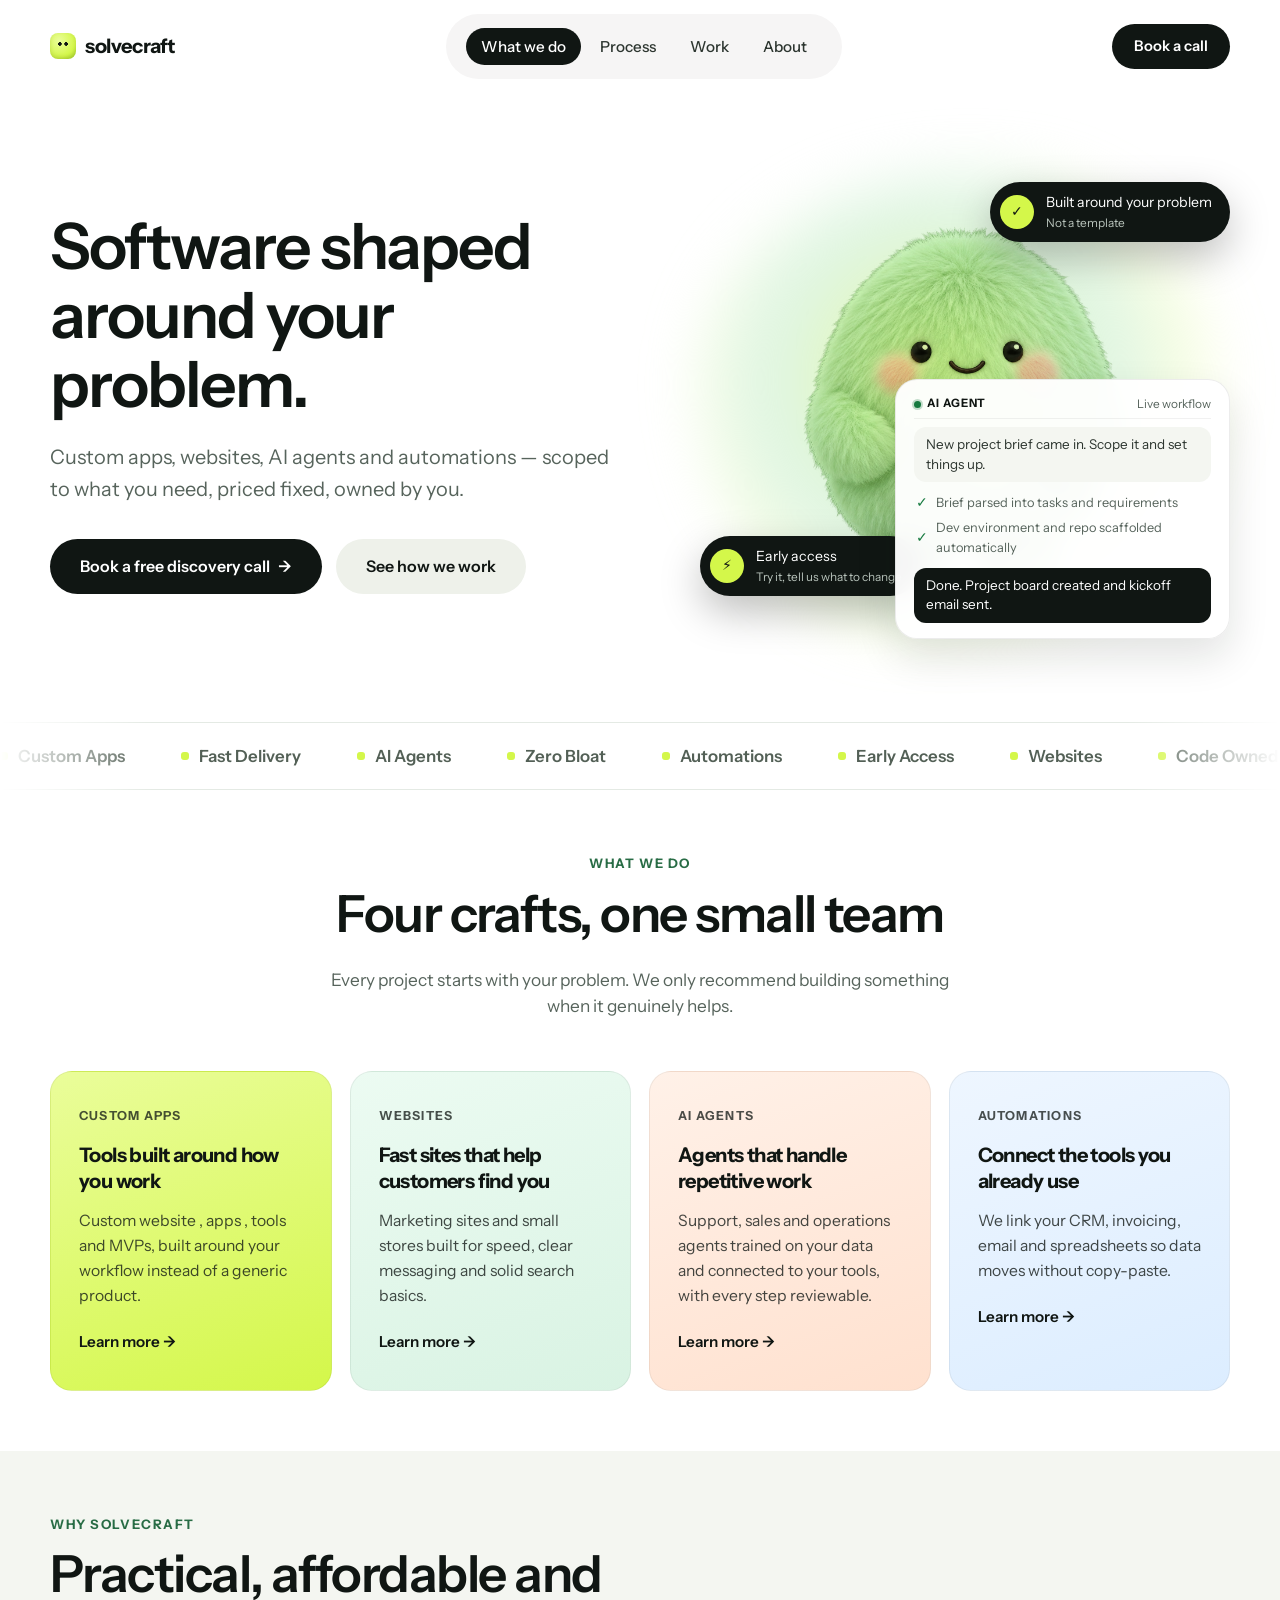
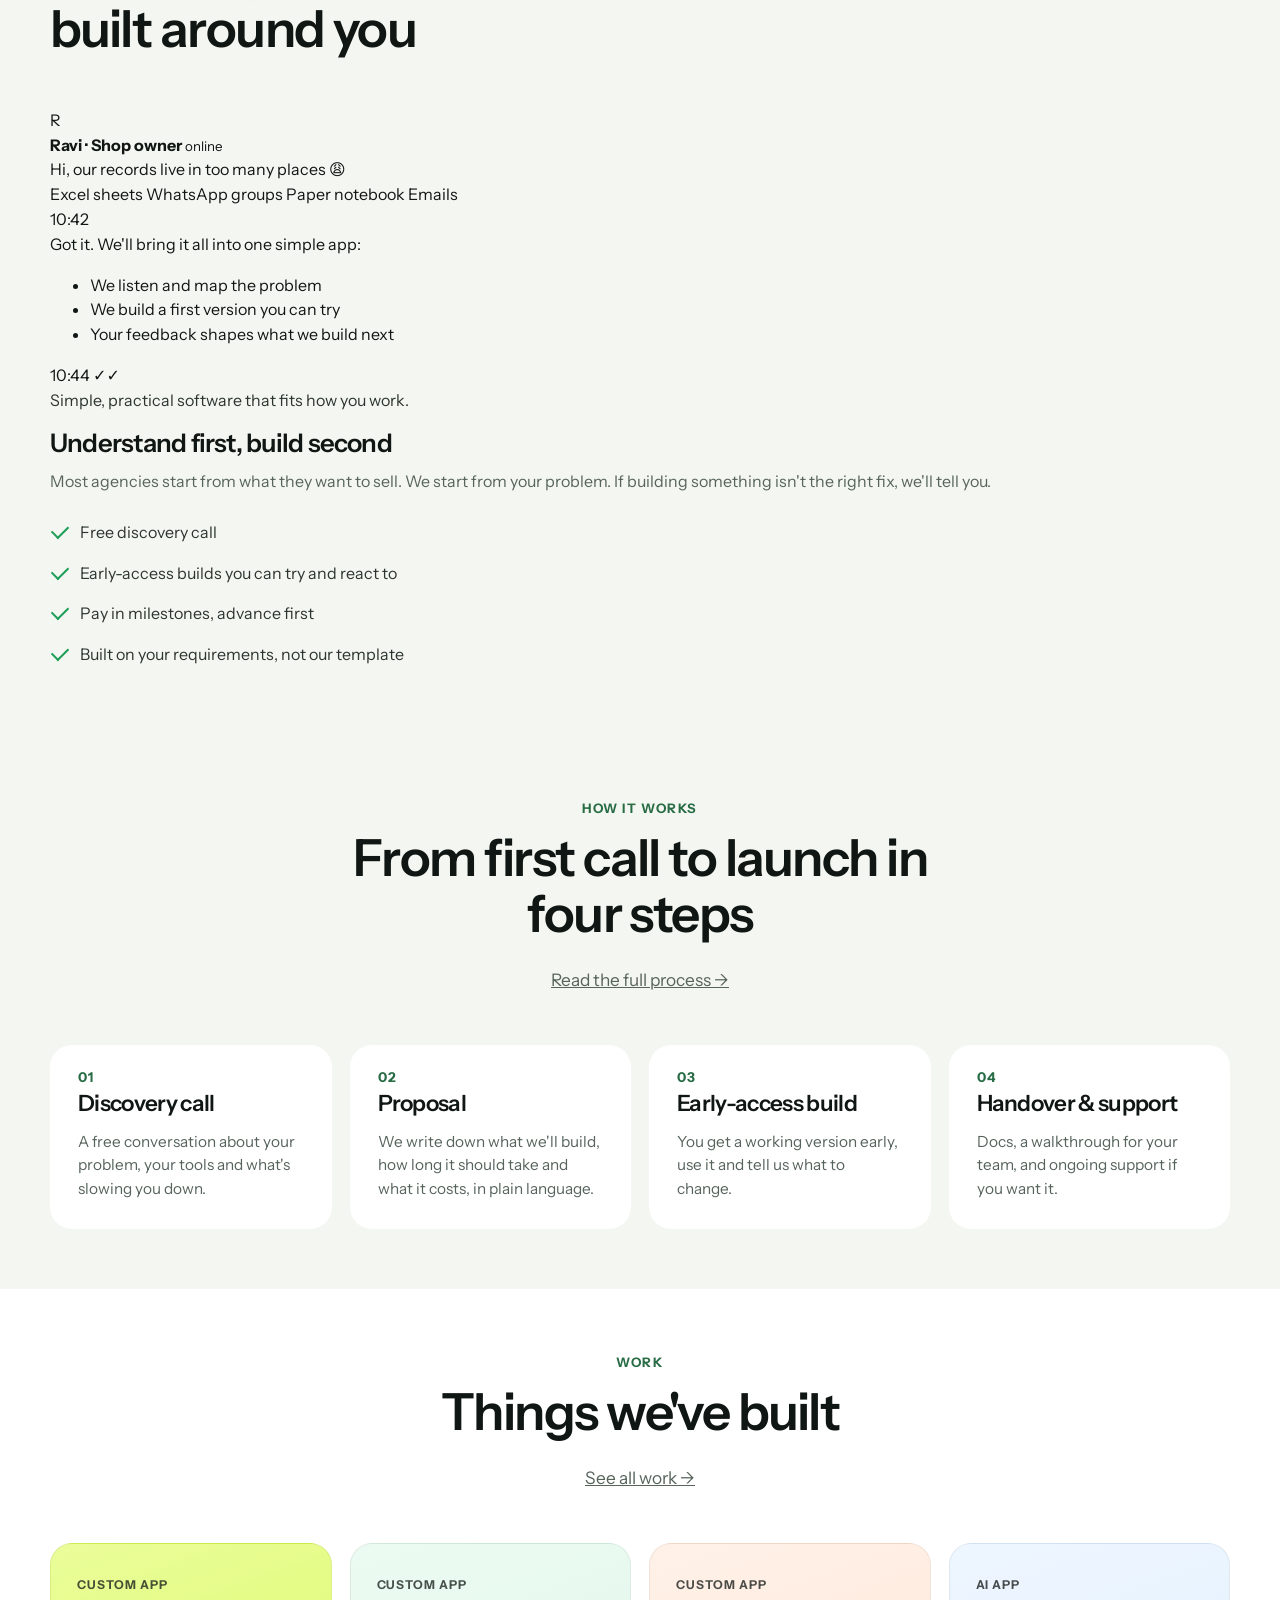
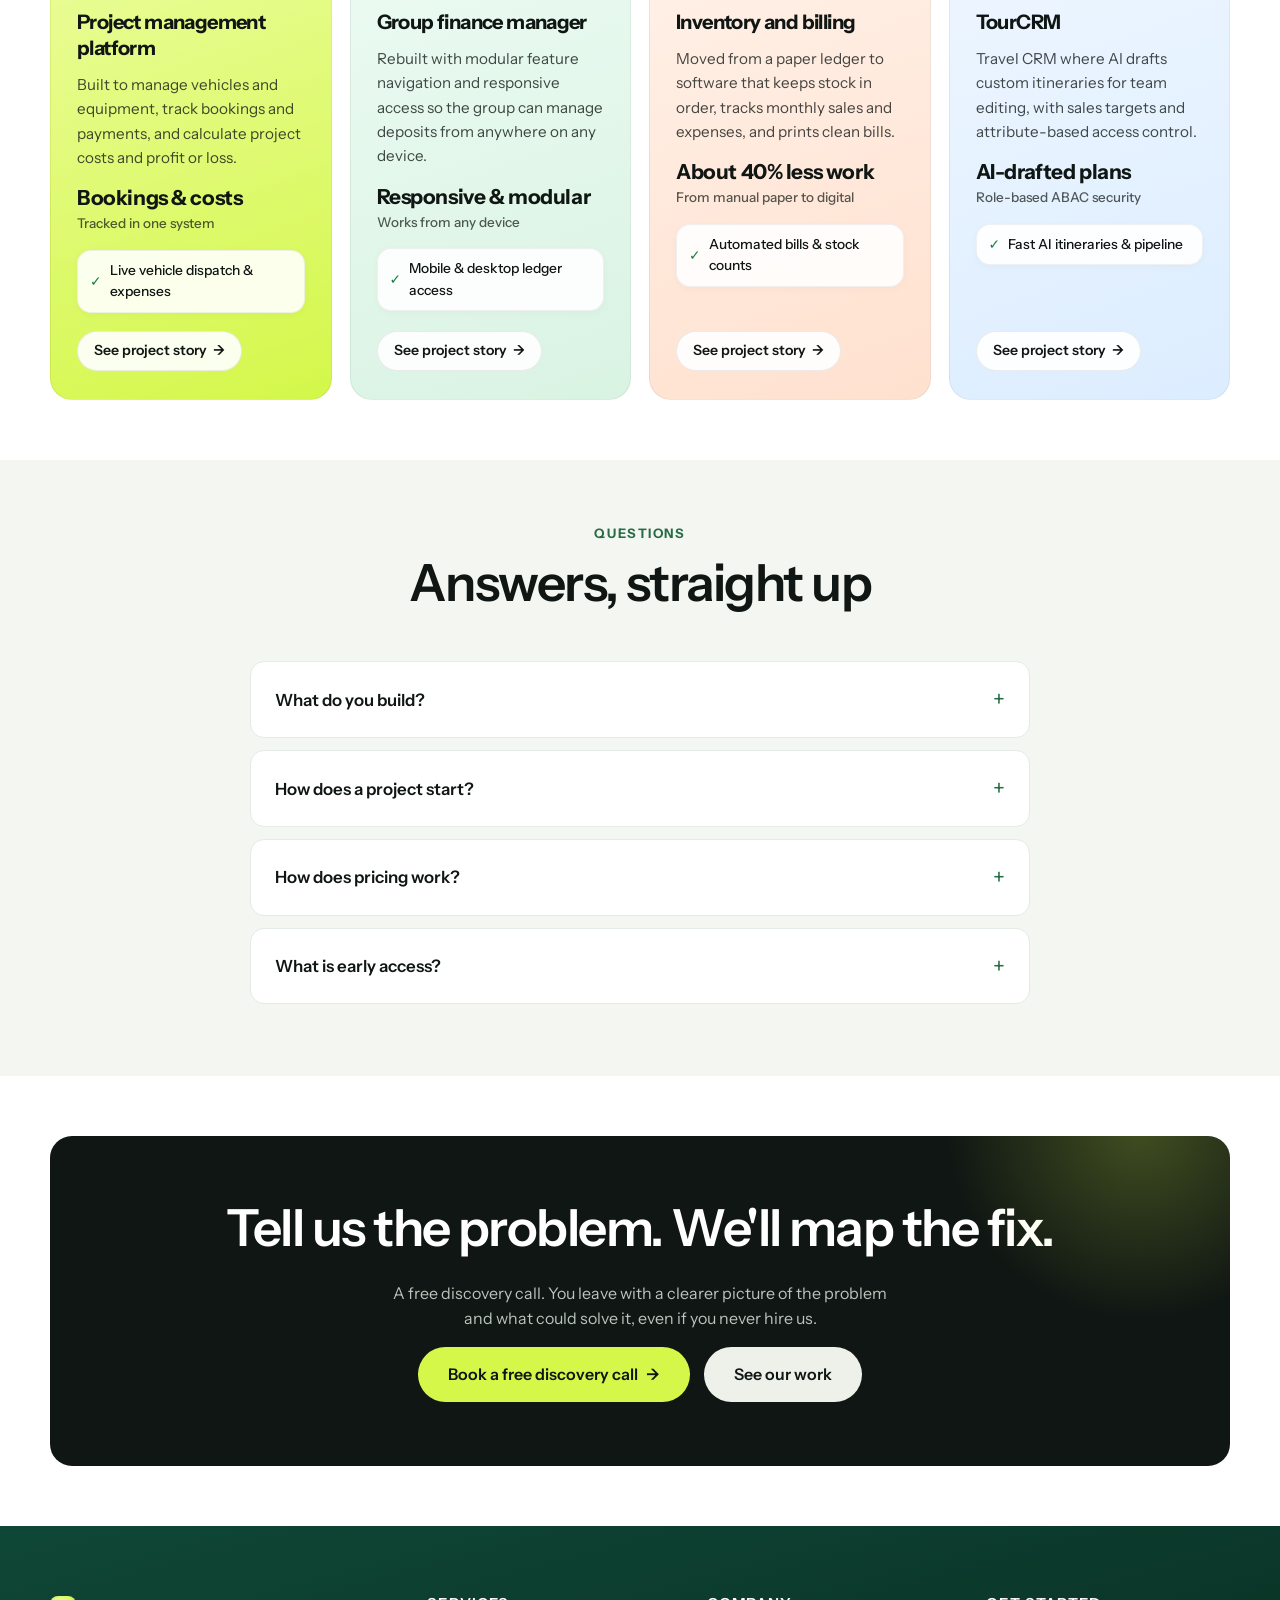
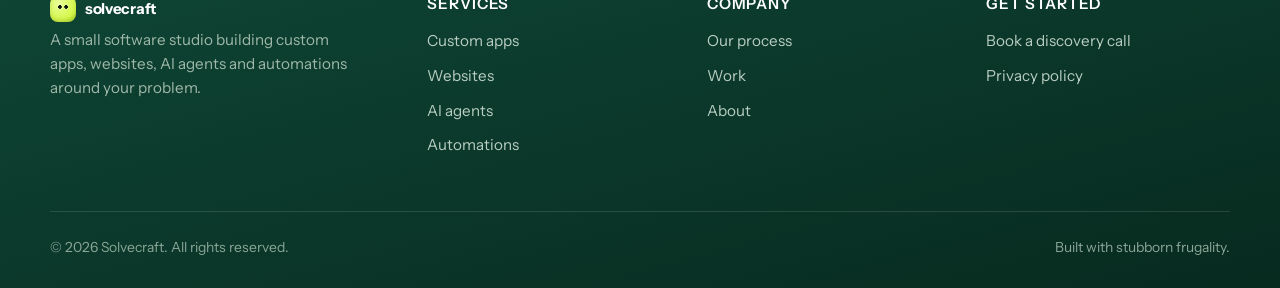
==== index.html @ 1428edfc "Update index.html Updated the WhatsApp like style" ====
<!DOCTYPE html>
<html lang="en">

<head>
  <meta charset="UTF-8">
  <meta name="viewport" content="width=device-width, initial-scale=1.0">
  <title>Solvecraft — Custom Apps, Websites, AI Agents &amp; Automations for Small Teams</title>
  <meta name="description"
    content="Solvecraft is a software consultancy that builds custom apps, websites, AI agents and automations. We start from your business problem and ship cheap, effective solutions you own completely.">
  <link rel="canonical" href="https://solvecraft.dev/">
  <meta name="robots" content="index, follow">
  <meta name="theme-color" content="#0c3d2e">

  <meta property="og:type" content="website">
  <meta property="og:site_name" content="Solvecraft">
  <meta property="og:title" content="Solvecraft — Custom software that fits the problem">
  <meta property="og:description"
    content="Custom apps, websites, AI agents and automations, scoped around your actual business problem. Affordable, effective, yours.">
  <meta property="og:url" content="https://solvecraft.dev/">
  <meta property="og:image" content="https://solvecraft.dev/assets/mascot.avif">
  <meta name="twitter:card" content="summary_large_image">
  <meta name="twitter:title" content="Solvecraft — Custom software that fits the problem">
  <meta name="twitter:description"
    content="Custom apps, websites, AI agents and automations for small teams. Cheap, effective, yours.">
  <meta name="twitter:image" content="https://solvecraft.dev/assets/mascot.avif">

  <link rel="icon"
    href="data:image/svg+xml,%3Csvg xmlns='http://www.w3.org/2000/svg' viewBox='0 0 32 32'%3E%3Crect width='32' height='32' rx='9' fill='%23d4f74a'/%3E%3Ccircle cx='12' cy='14' r='2.4' fill='%23101613'/%3E%3Ccircle cx='20' cy='14' r='2.4' fill='%23101613'/%3E%3C/svg%3E">
  <link rel="preload" as="image" href="assets/mascot.avif" type="image/avif" fetchpriority="high">
  <link rel="preconnect" href="https://fonts.googleapis.com">
  <link rel="preconnect" href="https://fonts.gstatic.com" crossorigin>
  <link rel="preload" as="style" href="https://fonts.googleapis.com/css2?family=Instrument+Sans:ital,wght@0,400..700;1,400..700&display=swap">
  <link rel="stylesheet" href="https://fonts.googleapis.com/css2?family=Instrument+Sans:ital,wght@0,400..700;1,400..700&display=swap" media="print" onload="this.media='all'">
  <noscript>
    <link rel="stylesheet" href="https://fonts.googleapis.com/css2?family=Instrument+Sans:ital,wght@0,400..700;1,400..700&display=swap">
  </noscript>
  <link rel="stylesheet" href="css/style.css?v=14">

  <script type="application/ld+json">
  {
    "@context": "https://schema.org",
    "@type": "Organization",
    "name": "Solvecraft",
    "url": "https://solvecraft.dev/",
    "logo": "https://solvecraft.dev/assets/mascot.avif",
    "description": "A small software studio building custom apps, websites, AI agents and automations around your problem.",
    "knowsAbout": ["Custom software development", "Web development", "AI agents", "Workflow automation"]
  }
  </script>
  <script type="application/ld+json">
  {
    "@context": "https://schema.org",
    "@type": "WebSite",
    "name": "Solvecraft",
    "url": "https://solvecraft.dev/"
  }
  </script>
</head>

<body>
  <div class="stage">
    <div class="container">

      <div class="frame">
        <header class="site-header">
          <div class="container">
            <nav class="nav" aria-label="Main navigation">
              <a class="logo" href="index.html"><span class="mark" aria-hidden="true"></span>solvecraft</a>
              <button class="nav-toggle" aria-expanded="false" aria-controls="nav-links" aria-label="Toggle navigation">
                <span class="bar"></span>
                <span class="bar"></span>
                <span class="bar"></span>
              </button>
              <ul class="nav-links" id="nav-links">
                <li><a href="index.html" class="active" aria-current="page">What we do</a></li>
                <li><a href="process.html">Process</a></li>
                <li><a href="work.html">Work</a></li>
                <li><a href="about.html">About</a></li>
                <li class="mobile-only"><a href="contact.html">Book a call</a></li>
              </ul>
              <div class="nav-cta">
                <a class="btn btn-dark btn-sm" href="contact.html">Book a call</a>
              </div>
            </nav>
          </div>
        </header>

        <main>
          <!-- Hero -->
          <section class="hero">
            <div>
              <h1>Software shaped around your problem.</h1>
              <p class="lede">Custom apps, websites, AI agents and automations — scoped to what you need, priced fixed, owned by you.</p>
              <div class="hero-actions">
                <a class="btn btn-dark" href="contact.html">Book a free discovery call <span class="arrow">→</span></a>
                <a class="btn btn-light" href="process.html">See how we work</a>
              </div>
            </div>
            <div class="hero-visual">
              <div class="toast toast-1">
                <span class="t-icon" aria-hidden="true">✓</span>
                <span>Built around your problem<small>Not a template</small></span>
              </div>
              <img class="mascot" src="assets/mascot.avif"
                alt="Solvecraft mascot — a small friendly green creature representing your on-demand build team"
                width="400" height="500" fetchpriority="high">
              <div class="toast toast-2">
                <span class="t-icon" aria-hidden="true">⚡</span>
                <span>Early access<small>Try it, tell us what to change</small></span>
              </div>
              <!-- Living demo card -->
              <div class="hero-chat-demo" aria-label="Example AI automation workflow">
                <div class="demo-header">
                  <span class="demo-status"><span class="demo-dot"></span> AI Agent</span>
                  <span style="font-size:.74rem;color:var(--muted)">Live workflow</span>
                </div>
                <div class="demo-bubble user">New project brief came in. Scope it and set things up.</div>
                <div class="demo-steps">
                  <div class="demo-step step-1"><span class="tick">✓</span><span>Brief parsed into tasks and requirements</span></div>
                  <div class="demo-step step-2"><span class="tick">✓</span><span>Dev environment and repo scaffolded automatically</span></div>
                </div>
                <div class="demo-bubble bot">Done. Project board created and kickoff email sent.</div>
              </div>
            </div>
          </section>

          <!-- Marquee -->
          <div class="marquee" aria-hidden="true">
            <div class="track">
              <span><i></i>Custom Apps</span><span><i></i>Fast Delivery</span><span><i></i>AI Agents</span><span><i></i>Zero Bloat</span><span><i></i>Automations</span><span><i></i>Early Access</span><span><i></i>Websites</span><span><i></i>Code Owned By You</span>
              <span><i></i>Custom Apps</span><span><i></i>Fast Delivery</span><span><i></i>AI Agents</span><span><i></i>Zero Bloat</span><span><i></i>Automations</span><span><i></i>Early Access</span><span><i></i>Websites</span><span><i></i>Code Owned By You</span>
            </div>
          </div>

          <!-- Services -->
          <section class="section" id="services">
            <div class="section-head center reveal">
              <span class="kicker">WHAT WE DO</span>
              <h2>Four crafts, one small team</h2>
              <p>Every project starts with your problem. We only recommend building something when it genuinely helps.</p>
            </div>
            <div class="grid-4">
              <article class="tile lime reveal">
                <span class="t-tag">Custom Apps</span>
                <h3>Tools built around how you work</h3>
                <p>Custom website , apps , tools and MVPs, built around your workflow instead of a generic product.</p>
                <a class="t-link" href="custom-apps.html">Learn more →</a>
              </article>
              <article class="tile mint reveal">
                <span class="t-tag">Websites</span>
                <h3>Fast sites that help customers find you</h3>
                <p>Marketing sites and small stores built for speed, clear messaging and solid search basics.</p>
                <a class="t-link" href="websites.html">Learn more →</a>
              </article>
              <article class="tile peach reveal">
                <span class="t-tag">AI Agents</span>
                <h3>Agents that handle repetitive work</h3>
                <p>Support, sales and operations agents trained on your data and connected to your tools, with every step reviewable.</p>
                <a class="t-link" href="ai-agents.html">Learn more →</a>
              </article>
              <article class="tile sky reveal">
                <span class="t-tag">Automations</span>
                <h3>Connect the tools you already use</h3>
                <p>We link your CRM, invoicing, email and spreadsheets so data moves without copy-paste.</p>
                <a class="t-link" href="automations.html">Learn more →</a>
              </article>
            </div>
          </section>

          <!-- How we're different -->
          <section class="section alt">
            <div class="section-head reveal">
              <span class="kicker">WHY SOLVECRAFT</span>
              <h2>Practical, affordable and built around you</h2>
            </div>

            <!--<div class="split">
              <div class="split-media mint reveal">
                <div class="chat-card">
                  <div class="bubble user">Our records live in too many places.</div>
                  <div class="step"><span class="tick">✓</span><span>We listen and map the problem</span></div>
                  <div class="step"><span class="tick">✓</span><span>We build a first version you can try</span></div>
                  <div class="step"><span class="tick">✓</span><span>Your feedback shapes what we build next</span></div>
                  <div class="bubble">Simple, practical software that fits how you work.</div>
                </div>
              </div>-->

            <div class="wa-card" aria-label="Example customer conversation">
  <div class="wa-head">
    <span class="wa-avatar">R</span>
    <div>
      <strong>Ravi · Shop owner</strong>
      <small>online</small>
    </div>
  </div>

  <div class="wa-body">
    <div class="wa-msg wa-in">
      Hi, our records live in too many places 😩
      <div class="wa-chips">
        <span class="wa-chip">Excel sheets</span>
        <span class="wa-chip">WhatsApp groups</span>
        <span class="wa-chip">Paper notebook</span>
        <span class="wa-chip">Emails</span>
      </div>
      <span class="wa-time">10:42</span>
    </div>

    <div class="wa-msg wa-out">
      Got it. We'll bring it all into one simple app:
      <ul class="wa-list">
        <li>We listen and map the problem</li>
        <li>We build a first version you can try</li>
        <li>Your feedback shapes what we build next</li>
      </ul>
      <span class="wa-time">10:44 <span class="wa-tick">✓✓</span></span>
    </div>
  </div>
</div>
<p class="wa-caption">Simple, practical software that fits how you work.</p>

            
              <div class="reveal">
                <h3>Understand first, build second</h3>
                <p class="muted">Most agencies start from what they want to sell. We start from your problem. If building something isn't the right fix, we'll tell you.</p>
                <ul class="check-list">
                  <li>Free discovery call</li>
                  <li>Early-access builds you can try and react to</li>
                  <li>Pay in milestones, advance first</li>
                  <li>Built on your requirements, not our template</li>
                </ul>
              </div>
            </div>
          </section>

          <!-- Process preview -->
          <section class="section alt">
            <div class="section-head center reveal">
              <span class="kicker">How it works</span>
              <h2>From first call to launch in four steps</h2>
              <p><a href="process.html">Read the full process →</a></p>
            </div>
            <div class="steps">
              <article class="card step-card reveal">
                <h3>Discovery call</h3>
                <p>A free conversation about your problem, your tools and what's slowing you down.</p>
              </article>
              <article class="card step-card reveal">
                <h3>Proposal</h3>
                <p>We write down what we'll build, how long it should take and what it costs, in plain language.</p>
              </article>
              <article class="card step-card reveal">
                <h3>Early-access build</h3>
                <p>You get a working version early, use it and tell us what to change.</p>
              </article>
              <article class="card step-card reveal">
                <h3>Handover &amp; support</h3>
                <p>Docs, a walkthrough for your team, and ongoing support if you want it.</p>
              </article>
            </div>
          </section>

          <!-- Case studies preview -->
          <section class="section">
            <div class="section-head center reveal">
              <span class="kicker">WORK</span>
              <h2>Things we've built</h2>
              <p><a href="work.html">See all work →</a></p>
            </div>
            <div class="grid-4">
              <!-- Project 1: Lime -->
              <article class="case-tile lime reveal">
                <span class="t-tag">Custom App</span>
                <h3>Project management platform</h3>
                <p>Built to manage vehicles and equipment, track bookings and payments, and calculate project costs and profit or loss.</p>
                <div class="case-metric-box">
                  <b>Bookings &amp; costs</b>
                  <span>Tracked in one system</span>
                </div>
                <div class="mini-snippet">
                  <span class="tick">✓</span> Live vehicle dispatch &amp; expenses
                </div>
                <a class="case-btn" href="work.html">See project story <span class="arrow">→</span></a>
              </article>

              <!-- Project 2: Mint -->
              <article class="case-tile mint reveal">
                <span class="t-tag">Custom App</span>
                <h3>Group finance manager</h3>
                <p>Rebuilt with modular feature navigation and responsive access so the group can manage deposits from anywhere on any device.</p>
                <div class="case-metric-box">
                  <b>Responsive &amp; modular</b>
                  <span>Works from any device</span>
                </div>
                <div class="mini-snippet">
                  <span class="tick">✓</span> Mobile &amp; desktop ledger access
                </div>
                <a class="case-btn" href="work.html">See project story <span class="arrow">→</span></a>
              </article>

              <!-- Project 3: Peach -->
              <article class="case-tile peach reveal">
                <span class="t-tag">Custom App</span>
                <h3>Inventory and billing</h3>
                <p>Moved from a paper ledger to software that keeps stock in order, tracks monthly sales and expenses, and prints clean bills.</p>
                <div class="case-metric-box">
                  <b>About 40% less work</b>
                  <span>From manual paper to digital</span>
                </div>
                <div class="mini-snippet">
                  <span class="tick">✓</span> Automated bills &amp; stock counts
                </div>
                <a class="case-btn" href="work.html">See project story <span class="arrow">→</span></a>
              </article>

              <!-- Project 4: Sky -->
              <article class="case-tile sky reveal">
                <span class="t-tag">AI App</span>
                <h3>TourCRM</h3>
                <p>Travel CRM where AI drafts custom itineraries for team editing, with sales targets and attribute-based access control.</p>
                <div class="case-metric-box">
                  <b>AI-drafted plans</b>
                  <span>Role-based ABAC security</span>
                </div>
                <div class="mini-snippet">
                  <span class="tick">✓</span> Fast AI itineraries &amp; pipeline
                </div>
                <a class="case-btn" href="work.html">See project story <span class="arrow">→</span></a>
              </article>
            </div>
          </section>

          <!-- FAQ -->
          <section class="section alt" id="faq">
            <div class="section-head center reveal">
              <span class="kicker">Questions</span>
              <h2>Answers, straight up</h2>
            </div>
            <div class="faq reveal">
              <details class="faq-item">
                <summary>What do you build?</summary>
                <div class="faq-a">
                  <p>Custom apps, websites, AI agents and automations for small businesses. Everything is built around your specific problem, not a generic template.</p>
                </div>
              </details>
              <details class="faq-item">
                <summary>How does a project start?</summary>
                <div class="faq-a">
                  <p>With a free discovery call. You tell us the problem, we ask questions, and you leave with a clear idea of what could be built.</p>
                </div>
              </details>
              <details class="faq-item">
                <summary>How does pricing work?</summary>
                <div class="faq-a">
                  <p>It depends on what you need. After the discovery call we send a written proposal with scope and cost. Payment is split into an advance and milestones so it never feels like a burden.</p>
                </div>
              </details>
              <details class="faq-item">
                <summary>What is early access?</summary>
                <div class="faq-a">
                  <p>You get a working version of your app early, use it with your team and tell us what to change. Features are built from your real feedback.</p>
                </div>
              </details>
            </div>
          </section>

          <!-- CTA -->
          <section class="section">
            <div class="cta-band reveal">
              <h2>Tell us the problem. We'll map the fix.</h2>
              <p>A free discovery call. You leave with a clearer picture of the problem and what could solve it, even if you never hire us.</p>
              <div class="hero-actions">
                <a class="btn btn-lime" href="contact.html">Book a free discovery call <span class="arrow">→</span></a>
                <a class="btn btn-light" href="work.html">See our work</a>
              </div>
            </div>
          </section>
        </main>
      </div>

      <!-- Footer -->
      <footer class="site-footer">
        <div class="footer-card">
          <div class="footer-grid">
            <div class="footer-brand">
              <a class="logo" href="index.html" style="color:#fff"><span class="mark"
                  aria-hidden="true"></span>solvecraft</a>
              <p>A small software studio building custom apps, websites, AI agents and automations around your problem.</p>
            </div>
            <div>
              <h3 class="footer-title">Services</h3>
              <ul>
                <li><a href="custom-apps.html">Custom apps</a></li>
                <li><a href="websites.html">Websites</a></li>
                <li><a href="ai-agents.html">AI agents</a></li>
                <li><a href="automations.html">Automations</a></li>
              </ul>
            </div>
            <div>
              <h3 class="footer-title">Company</h3>
              <ul>
                <li><a href="process.html">Our process</a></li>
                <li><a href="work.html">Work</a></li>
                <li><a href="about.html">About</a></li>
              </ul>
            </div>
            <div>
              <h3 class="footer-title">Get started</h3>
              <ul>
                <li><a href="contact.html">Book a discovery call</a></li>
                <li><a href="privacy-policy.html">Privacy policy</a></li>
              </ul>
            </div>
          </div>
          <div class="footer-bottom">
            <span>© <span data-year>2026</span> Solvecraft. All rights reserved.</span>
            <span>Built with stubborn frugality.</span>
          </div>
        </div>
      </footer>
    </div>
  </div>
  <script src="js/main.js?v=4" defer></script>
</body>

</html>
---- css/style.css ----
/* ============================================================
   Solvecraft — design system
   Light page, floating white cards, pill badges removed,
   black CTAs, lime accent.
   ============================================================ */

:root {
  --stage-1: #0c3d2e;
  --stage-2: #072a1f;
  --stage-3: #031b13;
  --lime: #d4f74a;
  --lime-soft: #eafd9a;
  --mint: #d9f3e3;
  --peach: #ffe1cf;
  --sky: #dcedff;
  --ink: #101613;
  --ink-2: #2c352f;
  --muted: #57645c;
  --line: #e4eae4;
  --paper: #ffffff;
  --paper-2: #f4f6f1;
  --radius-xl: 30px;
  --radius-lg: 22px;
  --radius-md: 14px;
  --font: "Instrument Sans", "Inter", system-ui, -apple-system, sans-serif;
  --gutter: max(24px, calc((100vw - 1180px) / 2));
  --shadow-card: 0 10px 30px rgba(16, 22, 19, .08);
  --max: 1180px;
}

* { box-sizing: border-box; }

html { scroll-behavior: smooth; }

body {
  margin: 0;
  font-family: var(--font);
  color: var(--ink);
  background: var(--paper);
  line-height: 1.55;
  -webkit-font-smoothing: antialiased;
  overflow-x: hidden;
}

img { max-width: 100%; height: auto; display: block; }

a { color: inherit; }

h1, h2, h3, h4 { line-height: 1.08; letter-spacing: -.03em; margin: 0 0 .5em; font-weight: 600; }

h1 { font-size: clamp(2.6rem, 6vw, 4.6rem); }
h2 { font-size: clamp(2rem, 4.2vw, 3.2rem); }
h3 { font-size: clamp(1.25rem, 2.2vw, 1.6rem); }

p { margin: 0 0 1em; color: var(--ink-2); }

.container { width: min(var(--max), calc(100% - 48px)); margin-inline: auto; }

/* ---------- Stage (full-width page) ---------- */

.stage { position: relative; padding: 0; }

.stage > .container { width: 100%; max-width: none; margin: 0; padding: 0; }

/* ---------- Frame (now a full-bleed page) ---------- */

.frame {
  background: var(--paper);
  border: 0;
  border-radius: 0;
  box-shadow: none;
  overflow: visible;
  position: relative;
}

.frame-pad { padding: clamp(26px, 5vw, 64px); }

/* ---------- Header / nav ---------- */

.site-header {
  position: sticky;
  top: 0;
  z-index: 50;
  background: rgba(255, 255, 255, .92);
  -webkit-backdrop-filter: blur(12px);
  backdrop-filter: blur(12px);
  /* border-bottom: 1px solid var(--line); */
}

.nav {
  display: flex;
  align-items: center;
  justify-content: space-between;
  gap: 18px;
  background: transparent;
  border-radius: 0;
  padding: 14px 0;
  border: 0;
}

.logo {
  display: inline-flex;
  align-items: center;
  gap: 9px;
  font-weight: 700;
  font-size: 1.25rem;
  letter-spacing: -.02em;
  text-decoration: none;
}

.logo .mark {
  width: 26px;
  height: 26px;
  border-radius: 8px;
  background:
    radial-gradient(circle at 35% 30%, var(--lime-soft), var(--lime) 65%, #a8d626);
  box-shadow: inset 0 -2px 4px rgba(0, 0, 0, .12);
  position: relative;
}

.logo .mark::after {
  content: "";
  position: absolute;
  inset: 0;
  background:
    radial-gradient(circle at 38% 42%, var(--ink) 1.6px, transparent 2px),
    radial-gradient(circle at 62% 42%, var(--ink) 1.6px, transparent 2px);
}

.nav-links {
  display: flex;
  align-items: center;
  gap: 4px;
  list-style: none;
  margin: 0;
  padding: 0;
  background-color: rgb(246, 245, 245);
  border-radius: 50px;
  height: 100%;
  padding: 20px;
}

.nav-links a {
  position: relative;
  text-decoration: none;
  font-size: .95rem;
  font-weight: 500;
  color: var(--ink-2);
  padding: 9px 15px;
  border-radius: 999px;
  transition: background .18s ease, color .18s ease;
  white-space: nowrap;
}

.nav-links a::after {
  content: "";
  position: absolute;
  bottom: 4px;
  left: 14px;
  right: 14px;
  height: 2.5px;
  background: var(--lime);
  border-radius: 2px;
  transform: scaleX(0);
  transform-origin: center;
  transition: transform .22s cubic-bezier(0.16, 1, 0.3, 1);
}

.nav-links a:hover::after {
  transform: scaleX(1);
}

.nav-links a.active::after {
  display: none;
}

.nav-links a:hover { background: var(--paper-2); color: var(--ink); }

.nav-links a.active { background: var(--ink); color: #fff; }

.nav-links .mobile-only { display: none; }

@media (max-width: 900px) {
  .nav-links .mobile-only { display: block; }
}

.nav-links a.has-caret::after {
  content: "";
  display: inline-block;
  width: 7px; height: 7px;
  border-right: 1.6px solid currentColor;
  border-bottom: 1.6px solid currentColor;
  transform: rotate(45deg) translateY(-2px);
  margin-left: 7px;
}

.nav-cta { display: flex; align-items: center; gap: 10px; }

.nav-toggle {
  display: none;
  background: var(--paper-2);
  color: var(--ink);
  border: 1px solid var(--line);
  border-radius: 12px;
  width: 44px;
  height: 44px;
  padding: 0;
  cursor: pointer;
  align-items: center;
  justify-content: center;
  flex-direction: column;
  gap: 5px;
  transition: background .18s ease, border-color .18s ease, transform .15s ease;
  position: relative;
}

.nav-toggle:hover {
  background: #e8ede3;
  border-color: #c4cdc3;
}

.nav-toggle:active {
  transform: scale(0.96);
}

.nav-toggle .bar {
  display: block;
  width: 20px;
  height: 2px;
  background: var(--ink);
  border-radius: 2px;
  transition: transform .24s cubic-bezier(0.16, 1, 0.3, 1), opacity .2s ease;
}

/* Transform to "X" when open */
.nav-toggle[aria-expanded="true"] .bar:nth-child(1),
.nav-toggle.open .bar:nth-child(1) {
  transform: translateY(7px) rotate(45deg);
}

.nav-toggle[aria-expanded="true"] .bar:nth-child(2),
.nav-toggle.open .bar:nth-child(2) {
  opacity: 0;
  transform: scaleX(0);
}

.nav-toggle[aria-expanded="true"] .bar:nth-child(3),
.nav-toggle.open .bar:nth-child(3) {
  transform: translateY(-7px) rotate(-45deg);
}

@media (max-width: 900px) {
  .nav {
    flex-wrap: wrap;
    align-items: center;
    position: relative;
  }
  .logo {
    order: 1;
  }
  .nav-cta {
    order: 2;
    margin-left: auto;
  }
  .nav-toggle {
    display: inline-flex;
    order: 3;
    margin-left: 10px;
  }
  .nav-links {
    display: none;
    flex-direction: column;
    align-items: stretch;
    width: 100%;
    order: 4;
    background: #ffffff;
    border: 1px solid var(--line);
    border-radius: var(--radius-lg);
    box-shadow: 0 16px 36px rgba(16, 22, 19, .08);
    padding: 12px;
    margin-top: 14px;
    gap: 6px;
    height: auto;
  }
  .nav-links.open {
    display: flex;
    animation: navFadeDown .2s cubic-bezier(0.16, 1, 0.3, 1);
  }
  .nav-links a {
    padding: 13px 18px;
    font-size: 1.02rem;
    font-weight: 500;
    color: var(--ink);
    border-radius: var(--radius-md);
    display: flex;
    align-items: center;
    justify-content: space-between;
    transition: background .15s ease, color .15s ease;
  }
  .nav-links a:hover,
  .nav-links a:focus {
    background: var(--paper-2);
    color: var(--ink);
  }
  .nav-links a.active {
    background: var(--ink);
    color: #fff;
    font-weight: 600;
  }
  .nav-links .mobile-only a {
    background: var(--lime);
    color: var(--ink);
    font-weight: 700;
    justify-content: center;
    margin-top: 6px;
    box-shadow: 0 4px 14px rgba(212, 247, 74, .25);
  }
  .nav-links .mobile-only a:hover {
    background: #c8ed3d;
  }
}

@keyframes navFadeDown {
  from {
    opacity: 0;
    transform: translateY(-8px);
  }
  to {
    opacity: 1;
    transform: translateY(0);
  }
}

/* ---------- Buttons ---------- */

.btn {
  display: inline-flex;
  align-items: center;
  justify-content: center;
  gap: 8px;
  border-radius: 999px;
  padding: 15px 30px;
  font: inherit;
  font-weight: 600;
  font-size: 1rem;
  text-decoration: none;
  cursor: pointer;
  border: 0;
  transition: transform .16s ease, box-shadow .16s ease, background .16s ease;
}

.btn:hover { transform: translateY(-2px); }

.btn-dark { background: var(--ink); color: #fff; }
.btn-dark:hover { box-shadow: 0 14px 30px rgba(16, 22, 19, .02); }

.btn-light { background: #eef1ea; color: var(--ink); }
.btn-light:hover { background: #e4e9df; }

.btn-lime { background: var(--lime); color: var(--ink); }

.btn-sm { padding: 11px 22px; font-size: .92rem; }

.btn .arrow { transition: transform .16s ease; }
.btn:hover .arrow { transform: translateX(3px); }

/* ---------- Hero ---------- */

.hero {
  display: grid;
  grid-template-columns: 1.05fr .95fr;
  gap: clamp(30px, 5vw, 70px);
  align-items: center;
  padding: clamp(48px, 7vw, 80px) var(--gutter) clamp(48px, 7vw, 96px);
  position: relative;
}

.hero h1 {
  margin-bottom: 22px;
  font-size: clamp(2.4rem, 5vw, 4rem);
  animation: heroSlideUp .7s cubic-bezier(0.16, 1, 0.3, 1) backwards;
}

.hero .lede {
  font-size: clamp(1.05rem, 1.6vw, 1.25rem);
  color: var(--muted);
  max-width: 44ch;
  margin-bottom: 34px;
  line-height: 1.6;
  animation: heroSlideUp .7s cubic-bezier(0.16, 1, 0.3, 1) .14s backwards;
}

.hero-actions {
  display: flex;
  flex-wrap: wrap;
  gap: 14px;
  animation: heroSlideUp .7s cubic-bezier(0.16, 1, 0.3, 1) .26s backwards;
}

@keyframes heroSlideUp {
  from {
    opacity: 0;
    transform: translateY(18px);
  }
  to {
    opacity: 1;
    transform: translateY(0);
  }
}

.hero-visual {
  position: relative;
  display: flex;
  justify-content: center;
  align-items: center;
  min-height: 460px;
  width: 100%;
}

.hero-visual::before {
  content: "";
  position: absolute;
  inset: 0%;
  background: radial-gradient(circle at 45% 45%, rgba(212, 247, 74, .55), rgba(217, 243, 227, .85) 45%, rgba(234, 253, 154, .3) 65%, transparent 75%);
  filter: blur(28px);
  border-radius: 50% 45% 55% 40% / 45% 55% 45% 55%;
  animation: blobDrift 12s ease-in-out infinite alternate;
  pointer-events: none;
  z-index: 0;
}

@keyframes blobDrift {
  0% {
    transform: translate(0, 0) scale(1) rotate(0deg);
    border-radius: 50% 45% 55% 40% / 45% 55% 45% 55%;
  }
  50% {
    transform: translate(14px, -12px) scale(1.08) rotate(15deg);
    border-radius: 42% 58% 46% 54% / 56% 44% 56% 44%;
  }
  100% {
    transform: translate(-10px, 10px) scale(0.96) rotate(-10deg);
    border-radius: 55% 45% 52% 48% / 44% 56% 48% 52%;
  }
}

.hero-visual .mascot {
  position: relative;
  width: min(80%, 350px);
  mix-blend-mode: multiply;
  animation: mascotIdle 5s ease-in-out infinite;
  transform-origin: center bottom;
  transform: translate(var(--mx, 0px), var(--my, 0px));
  transition: transform .12s ease-out;
  z-index: 1;
}

@keyframes mascotIdle {
  0%, 100% {
    transform: translate(var(--mx, 0px), var(--my, 0px)) translateY(0) scale(1, 1);
  }
  30% {
    transform: translate(var(--mx, 0px), var(--my, 0px)) translateY(-8px) scale(0.985, 1.015);
  }
  60% {
    transform: translate(var(--mx, 0px), var(--my, 0px)) translateY(-4px) scale(1.015, 0.985);
  }
  85% {
    transform: translate(var(--mx, 0px), var(--my, 0px)) translateY(2px) scale(1.008, 0.992);
  }
}

.toast {
  position: absolute;
  display: flex;
  align-items: center;
  gap: 12px;
  background: var(--ink);
  color: #fff;
  border-radius: 999px;
  padding: 10px 18px 10px 10px;
  font-size: .88rem;
  box-shadow: 0 16px 40px rgba(0, 0, 0, .25);
  z-index: 3;
}

.toast .t-icon {
  width: 34px; height: 34px;
  border-radius: 50%;
  background: var(--lime);
  color: var(--ink);
  display: grid;
  place-items: center;
  font-weight: 700;
  flex: none;
}

.toast small { display: block; color: #b9c4bc; font-size: .74rem; }

.toast-1 {
  top: 2%;
  right: 0;
  animation: toastFloat1 6.5s ease-in-out infinite;
}

.toast-2 {
  bottom: 8%;
  left: 0;
  animation: toastFloat2 5s ease-in-out infinite reverse;
}

@keyframes toastFloat1 {
  0%, 100% { transform: translateY(0); }
  50% { transform: translateY(-12px); }
}

@keyframes toastFloat2 {
  0%, 100% { transform: translateY(0); }
  50% { transform: translateY(10px); }
}

/* Living demo chat card */
.hero-chat-demo {
  position: absolute;
  bottom: -6px;
  right: 0;
  width: clamp(260px, 66%, 335px);
  background: rgba(255, 255, 255, .96);
  -webkit-backdrop-filter: blur(10px);
  backdrop-filter: blur(10px);
  border: 1px solid rgba(16, 22, 19, .08);
  border-radius: var(--radius-lg);
  box-shadow: 0 18px 40px rgba(16, 22, 19, .12);
  padding: 15px 18px;
  z-index: 3;
  display: flex;
  flex-direction: column;
  gap: 8px;
}

.demo-header {
  display: flex;
  align-items: center;
  justify-content: space-between;
  padding-bottom: 5px;
  border-bottom: 1px solid rgba(16, 22, 19, .06);
}

.demo-status {
  display: inline-flex;
  align-items: center;
  gap: 6px;
  font-size: .72rem;
  font-weight: 700;
  text-transform: uppercase;
  letter-spacing: .08em;
  color: var(--ink);
}

.demo-dot {
  width: 7px;
  height: 7px;
  border-radius: 50%;
  background: #167a3f;
  box-shadow: 0 0 0 2px rgba(22, 122, 63, .25);
  animation: demoPulse 2s infinite;
}

@keyframes demoPulse {
  0%, 100% { box-shadow: 0 0 0 2px rgba(22, 122, 63, .25); }
  50% { box-shadow: 0 0 0 5px rgba(22, 122, 63, 0); }
}

.demo-bubble {
  font-size: .84rem;
  line-height: 1.45;
  padding: 8px 12px;
  border-radius: 12px;
}

.demo-bubble.user {
  background: var(--paper-2);
  color: var(--ink-2);
  align-self: flex-start;
  animation: demoUser 9s cubic-bezier(0.16, 1, 0.3, 1) infinite;
}

.demo-steps {
  display: flex;
  flex-direction: column;
  gap: 4px;
  padding: 2px 2px;
}

.demo-step {
  display: flex;
  align-items: center;
  gap: 8px;
  font-size: .8rem;
  color: var(--muted);
}

.demo-step.step-1 {
  animation: demoStep1 9s cubic-bezier(0.16, 1, 0.3, 1) infinite;
}

.demo-step.step-2 {
  animation: demoStep2 9s cubic-bezier(0.16, 1, 0.3, 1) infinite;
}

.demo-step .tick {
  color: #167a3f;
  font-weight: 700;
  font-size: .88rem;
  flex: none;
}

.demo-bubble.bot {
  background: var(--ink);
  color: #fff;
  align-self: flex-start;
  animation: demoBot 9s cubic-bezier(0.16, 1, 0.3, 1) infinite;
}

/* 9-second looping sequence */
@keyframes demoUser {
  0% { opacity: 0; transform: translateY(8px); }
  6%, 86% { opacity: 1; transform: translateY(0); }
  92%, 100% { opacity: 0; transform: translateY(-4px); }
}

@keyframes demoStep1 {
  0%, 18% { opacity: 0; transform: translateX(-6px); }
  24%, 86% { opacity: 1; transform: translateX(0); }
  92%, 100% { opacity: 0; transform: translateX(-4px); }
}

@keyframes demoStep2 {
  0%, 36% { opacity: 0; transform: translateX(-6px); }
  42%, 86% { opacity: 1; transform: translateX(0); }
  92%, 100% { opacity: 0; transform: translateX(-4px); }
}

@keyframes demoBot {
  0%, 54% { opacity: 0; transform: translateY(8px); }
  60%, 86% { opacity: 1; transform: translateY(0); }
  92%, 100% { opacity: 0; transform: translateY(-4px); }
}

@media (max-width: 900px) {
  .hero {
    grid-template-columns: 1fr;
    text-align: center;
    gap: 36px;
    padding: 36px var(--gutter) 44px;
  }
  .hero h1 {
    margin-inline: auto;
    font-size: clamp(2.2rem, 7vw, 3.2rem);
  }
  .hero .lede {
    margin-inline: auto;
    max-width: 50ch;
    margin-bottom: 26px;
  }
  .hero-actions {
    justify-content: center;
  }
  .hero-visual {
    flex-direction: column;
    width: 100%;
    max-width: 380px;
    margin-inline: auto;
    min-height: auto;
    gap: 16px;
  }
  .hero-visual .mascot {
    width: min(65%, 260px);
  }
  .toast-1 {
    top: 0;
    right: 2%;
  }
  .toast-2 {
    bottom: calc(100% - 220px);
    left: 2%;
  }
  .hero-chat-demo {
    position: relative;
    bottom: auto;
    right: auto;
    margin-top: 6px;
    width: 100%;
    max-width: 360px;
  }
}

/* Chat card (reusable) */
.chat-card {
  background: #fff;
  border: 1px solid var(--line);
  border-radius: var(--radius-lg);
  box-shadow: var(--shadow-card);
  padding: 22px;
  max-width: 360px;
}

.chat-card .bubble {
  background: var(--paper-2);
  border-radius: var(--radius-md);
  padding: 10px 14px;
  margin-bottom: 10px;
  font-size: .92rem;
  color: var(--ink-2);
}

.chat-card .bubble.user { background: var(--ink); color: #fff; }

.chat-card .step {
  display: flex;
  gap: 10px;
  align-items: flex-start;
  font-size: .88rem;
  color: var(--muted);
  padding: 7px 2px;
}

.chat-card .step .tick {
  color: #167a3f;
  font-weight: 700;
  flex: none;
}

.chat-card code {
  background: #eef1ea;
  border-radius: 6px;
  padding: 1px 6px;
  font-size: .85em;
}

/* ---------- Sections inside frame ---------- */

.section { padding: clamp(48px, 6vw, 60px) var(--gutter); }

.section.alt { background: var(--paper-2); }

.section-head { max-width: 640px; margin-bottom: clamp(30px, 4vw, 54px); }

.section-head .kicker {
  display: inline-block;
  font-size: .82rem;
  font-weight: 700;
  letter-spacing: .12em;
  text-transform: uppercase;
  color: #286c45;
  margin-bottom: 12px;
}

.section-head p { color: var(--muted); font-size: 1.08rem; }

.section-head.center { margin-inline: auto; text-align: center; }

/* ---------- Tiles (colored cards like reference) ---------- */

.tiles { display: grid; grid-template-columns: repeat(3, 1fr); gap: 18px; }

.tile {
  border-radius: var(--radius-lg);
  padding: 34px 28px 36px;
  border: 1px solid rgba(16, 22, 19, .06);
  display: flex;
  flex-direction: column;
  gap: 14px;
  transition: transform .2s ease, box-shadow .2s ease;
}

.tile:hover {
  transform: translateY(-6px) rotate(-0.5deg);
  box-shadow: var(--shadow-card);
}

.tile:nth-child(even):hover {
  transform: translateY(-6px) rotate(0.5deg);
}

.tile.lime, .card.lime { background: linear-gradient(160deg, var(--lime-soft), var(--lime)); }
.tile.mint, .card.mint { background: linear-gradient(160deg, #ecfbf2, var(--mint)); }
.tile.peach, .card.peach { background: linear-gradient(160deg, #fff1e8, var(--peach)); }
.tile.sky, .card.sky { background: linear-gradient(160deg, #eef6ff, var(--sky)); }

.card.lime, .card.mint, .card.peach, .card.sky {
  border: 1px solid rgba(16, 22, 19, .06);
  padding: 34px 28px 36px;
  display: flex;
  flex-direction: column;
  gap: 14px;
  transition: transform .2s ease, box-shadow .2s ease;
}

.card.lime:hover, .card.mint:hover, .card.peach:hover, .card.sky:hover {
  transform: translateY(-4px);
  box-shadow: var(--shadow-card);
}

.tile .t-tag {
  font-size: .78rem;
  font-weight: 700;
  letter-spacing: .1em;
  text-transform: uppercase;
  opacity: .75;
  margin-bottom: 2px;
}

.tile h3, .card.lime h3, .card.mint h3, .card.peach h3, .card.sky h3 {
  margin: 0;
  font-size: 1.25rem;
  font-weight: 700;
  color: var(--ink);
  line-height: 1.3;
}

.tile p, .card.lime p, .card.mint p, .card.peach p, .card.sky p {
  color: rgba(16, 22, 19, .78);
  font-size: .98rem;
  line-height: 1.6;
  margin: 0;
}

.tile-list {
  list-style: none;
  padding: 0;
  margin: 6px 0 0;
  display: flex;
  flex-direction: column;
  gap: 10px;
}

.tile-list li {
  font-size: .92rem;
  color: rgba(16, 22, 19, .84);
  line-height: 1.5;
  position: relative;
  padding-left: 18px;
}

.tile-list li::before {
  content: "•";
  position: absolute;
  left: 2px;
  top: -1px;
  color: var(--ink);
  font-weight: 700;
  font-size: 1.1rem;
}

.tile .t-metric { font-size: 2.1rem; font-weight: 700; letter-spacing: -.03em; margin-top: auto; }

.tile .t-metric small { display: block; font-size: .85rem; font-weight: 500; opacity: .7; letter-spacing: 0; }

.tile .t-link { font-weight: 600; font-size: .95rem; text-decoration: none; margin-top: 8px; display: inline-flex; gap: 6px; align-items: center; }

@media (max-width: 860px) { .tiles { grid-template-columns: repeat(2, 1fr); } }
@media (max-width: 560px) { .tiles { grid-template-columns: 1fr; } }

/* ---------- Grids, cards ---------- */

.grid-2 { display: grid; grid-template-columns: 1fr 1fr; gap: 18px; }
.grid-4 { display: grid; grid-template-columns: repeat(4, 1fr); gap: 18px; }

@media (max-width: 960px) { .grid-4 { grid-template-columns: repeat(2, 1fr); } }
@media (max-width: 640px) { .grid-2, .grid-4 { grid-template-columns: 1fr; } }

.card {
  background: #fff;
  /* border: 1px solid var(--line); */
  border-radius: var(--radius-lg);
  padding: 28px;
  /* box-shadow: 0 2px 10px rgba(16, 22, 19, .04); */
}

.card h3 { font-size: 1.4rem; margin-bottom: 15px; }
.card p { font-size: .96rem; color: var(--muted); margin: 0;  }

.card .icon {
  width: 46px; height: 46px;
  border-radius: 14px;
  display: grid;
  place-items: center;
  font-size: 1.3rem;
  margin-bottom: 18px;
  background: var(--mint);
}

/* ---------- Steps / process ---------- */

.steps { display: grid; grid-template-columns: repeat(4, 1fr); gap: 18px; counter-reset: step; }

.step-card { position: relative; padding-top: 46px; }

.step-card::before {
  counter-increment: step;
  content: counter(step, decimal-leading-zero);
  position: absolute;
  top: 22px; left: 28px;
  font-size: .85rem;
  font-weight: 700;
  color: #286c45;
  letter-spacing: .1em;
}

@media (max-width: 960px) { .steps { grid-template-columns: repeat(2, 1fr); } }
@media (max-width: 600px) { .steps { grid-template-columns: 1fr; } }

/* ---------- Stats band ---------- */

.stats { display: grid; grid-template-columns: repeat(4, 1fr); gap: 18px; text-align: center; }

.stat .num { font-size: clamp(2rem, 4vw, 3rem); font-weight: 700; letter-spacing: -.03em; }
.stat .num sup { font-size: .5em; color: #286c45; }
.stat .lbl { color: var(--muted); font-size: .95rem; }

@media (max-width: 800px) { .stats { grid-template-columns: repeat(2, 1fr); } }

/* ---------- Team ---------- */

.team { display: grid; grid-template-columns: repeat(4, 1fr); gap: 22px; }

.member img {
  border-radius: var(--radius-lg);
  aspect-ratio: 4 / 5;
  object-fit: cover;
  margin-bottom: 16px;
  transition: transform .25s ease;
}

.member:hover img { transform: scale(1.02); }

.member h3 { font-size: 1.15rem; margin-bottom: 4px; }
.member p { font-size: .9rem; color: var(--muted); margin: 0; }

@media (max-width: 960px) { .team { grid-template-columns: repeat(2, 1fr); } }
@media (max-width: 560px) { .team { grid-template-columns: 1fr; } }

/* ---------- Pricing ---------- */

.plans { display: grid; grid-template-columns: repeat(3, 1fr); gap: 18px; align-items: stretch; }

.plan {
  background: #fff;
  border: 1px solid var(--line);
  border-radius: var(--radius-lg);
  padding: 32px 28px;
  display: flex;
  flex-direction: column;
  position: relative;
}

.plan.featured { background: var(--ink); color: #fff; border-color: var(--ink); }
.plan.featured p, .plan.featured li { color: #c3cec6; }

.plan .p-name { font-weight: 700; font-size: 1.05rem; }
.plan .p-price { font-size: 2.4rem; font-weight: 700; letter-spacing: -.03em; margin: 10px 0 2px; }
.plan .p-price small { font-size: .95rem; font-weight: 500; opacity: .65; }
.plan .p-desc { font-size: .93rem; color: var(--muted); margin-bottom: 20px; }

.plan ul { list-style: none; margin: 0 0 26px; padding: 0; flex: 1; }
.plan li { padding: 7px 0 7px 26px; position: relative; font-size: .95rem; color: var(--ink-2); }
.plan li::before {
  content: "";
  position: absolute;
  left: 0; top: 12px;
  width: 14px; height: 8px;
  border-left: 2px solid #1d9e57;
  border-bottom: 2px solid #1d9e57;
  transform: rotate(-45deg);
}

.plan .flag {
  position: absolute;
  top: -13px; right: 22px;
  background: var(--lime);
  color: var(--ink);
  font-size: .78rem;
  font-weight: 700;
  border-radius: 999px;
  padding: 6px 14px;
}

@media (max-width: 900px) { .plans { grid-template-columns: 1fr; } }

/* ---------- ROI calculator ---------- */

.calc {
  display: grid;
  grid-template-columns: 1.1fr .9fr;
  gap: clamp(24px, 4vw, 50px);
  background: #fff;
  border: 1px solid var(--line);
  border-radius: var(--radius-lg);
  padding: clamp(24px, 4vw, 44px);
  box-shadow: var(--shadow-card);
}

.calc .field { margin-bottom: 26px; }
.calc label { display: flex; justify-content: space-between; font-weight: 600; font-size: .98rem; margin-bottom: 10px; }
.calc label output { font-variant-numeric: tabular-nums; color: #286c45; }

input[type="range"] {
  width: 100%;
  appearance: none;
  height: 6px;
  border-radius: 999px;
  background: linear-gradient(90deg, var(--lime) var(--fill, 50%), #e6ebe4 var(--fill, 50%));
  outline: none;
}

input[type="range"]::-webkit-slider-thumb {
  appearance: none;
  width: 24px; height: 24px;
  border-radius: 50%;
  background: var(--ink);
  border: 4px solid #fff;
  box-shadow: 0 4px 10px rgba(0, 0, 0, .25);
  cursor: grab;
}

.calc-result { background: var(--paper-2); border-radius: var(--radius-lg); padding: 30px; display: flex; flex-direction: column; justify-content: center; gap: 14px; }

.calc-result .big { font-size: clamp(2.2rem, 4vw, 3.2rem); font-weight: 700; letter-spacing: -.03em; }
.calc-result .row { display: flex; justify-content: space-between; border-top: 1px dashed #cfd8cf; padding-top: 12px; font-size: .95rem; color: var(--muted); }
.calc-result .row b { color: var(--ink); font-variant-numeric: tabular-nums; }

@media (max-width: 820px) { .calc { grid-template-columns: 1fr; } }

/* ---------- FAQ accordion ---------- */

.faq { max-width: 780px; margin-inline: auto; }

.faq-item {
  background: #fff;
  border: 1px solid var(--line);
  border-radius: var(--radius-md);
  margin-bottom: 12px;
  overflow: hidden;
}

.faq-item summary {
  list-style: none;
  cursor: pointer;
  padding: 20px 24px;
  font-weight: 600;
  font-size: 1.05rem;
  display: flex;
  justify-content: space-between;
  align-items: center;
  gap: 16px;
}

.faq-item summary::-webkit-details-marker { display: none; }

.faq-item summary::after {
  content: "+";
  font-size: 1.4rem;
  font-weight: 400;
  color: #286c45;
  flex: none;
  transition: transform .2s ease;
}

.faq-item[open] summary::after { transform: rotate(45deg); }

.faq-item .faq-a { padding: 0 24px 20px; color: var(--muted); }
.faq-item .faq-a p { margin: 0; }

/* ---------- Forms ---------- */

.form-grid { display: grid; grid-template-columns: 1fr 1fr; gap: 16px; }

.form-grid .full { grid-column: 1 / -1; }

.field label { display: block; font-weight: 600; font-size: .92rem; margin-bottom: 8px; }

.field input, .field select, .field textarea {
  width: 100%;
  font: inherit;
  padding: 14px 16px;
  border-radius: var(--radius-md);
  border: 1px solid var(--line);
  background: #fff;
  color: var(--ink);
  transition: border-color .15s ease, box-shadow .15s ease;
}

.field input:focus, .field select:focus, .field textarea:focus {
  outline: none;
  border-color: #3d8a5f;
  box-shadow: 0 0 0 4px rgba(61, 138, 95, .14);
}

.field textarea { resize: vertical; min-height: 130px; }

@media (max-width: 640px) { .form-grid { grid-template-columns: 1fr; } }

.form-note { font-size: .85rem; color: var(--muted); margin-top: 14px; }

.form-success {
  display: none;
  background: #ecfbf2;
  border: 1px solid #b9e8cb;
  color: #136c3c;
  border-radius: var(--radius-md);
  padding: 16px 20px;
  font-weight: 600;
  margin-top: 16px;
}

.form-success.show { display: block; }

/* ---------- CTA band ---------- */

.cta-band {
  background: var(--ink);
  color: #fff;
  border-radius: var(--radius-lg);
  padding: clamp(36px, 5vw, 64px);
  text-align: center;
  position: relative;
  overflow: hidden;
}

.cta-band::before {
  content: "";
  position: absolute;
  width: 420px; height: 420px;
  border-radius: 50%;
  background: radial-gradient(circle, rgba(212, 247, 74, .25), transparent 65%);
  top: -220px; right: -120px;
}

.cta-band h2 { color: #fff; }
.cta-band p { color: #b9c4bc; max-width: 46ch; margin-inline: auto; }

.cta-band .hero-actions { justify-content: center; }

/* ---------- Logo list / marquee ---------- */

.marquee {
  overflow: hidden;
  border-block: 1px solid var(--line);
  padding: 20px 0;
  -webkit-mask-image: linear-gradient(90deg, transparent, #000 12%, #000 88%, transparent);
  mask-image: linear-gradient(90deg, transparent, #000 12%, #000 88%, transparent);
}

.marquee .track {
  display: flex;
  gap: 56px;
  width: max-content;
  animation: scroll 28s linear infinite;
  font-weight: 600;
  font-size: 1.05rem;
  color: #536056;
  white-space: nowrap;
}

.marquee .track span { display: inline-flex; align-items: center; gap: 10px; }
.marquee .track i { width: 8px; height: 8px; background: var(--lime); border-radius: 3px; font-style: normal; }

@keyframes scroll { to { transform: translateX(-50%); } }

/* ---------- Footer ---------- */

.site-footer { margin-top: 0; }

.footer-card {
  background: linear-gradient(165deg, #0f4736, #072a1f);
  color: #dcebe2;
  border-radius: 0;
  padding: clamp(44px, 6vw, 70px) var(--gutter) 30px;
}

.footer-grid {
  display: grid;
  grid-template-columns: 1.4fr 1fr 1fr 1fr;
  gap: 36px;
  padding-bottom: 44px;
  border-bottom: 1px solid rgba(255, 255, 255, .12);
}

.footer-grid h4,
.footer-grid h3,
.footer-grid .footer-title { color: #fff; font-size: .95rem; letter-spacing: .06em; text-transform: uppercase; margin-bottom: 16px; }

.footer-grid ul { list-style: none; margin: 0; padding: 0; }
.footer-grid li { margin-bottom: 10px; }
.footer-grid a { color: #b9cec2; text-decoration: none; font-size: .95rem; }
.footer-grid a:hover { color: var(--lime); }

.footer-brand p { color: #9fb8aa; font-size: .95rem; max-width: 30ch; }

.footer-bottom {
  display: flex;
  justify-content: space-between;
  align-items: center;
  flex-wrap: wrap;
  gap: 12px;
  padding-top: 24px;
  font-size: .87rem;
  color: #8aa697;
}

@media (max-width: 860px) { .footer-grid { grid-template-columns: 1fr 1fr; } }
@media (max-width: 520px) { .footer-grid { grid-template-columns: 1fr; } }

/* ---------- Page hero (interior pages) ---------- */

.page-hero { text-align: center; padding: clamp(52px, 7vw, 96px) var(--gutter) clamp(30px, 4vw, 50px); }

.page-hero h1 { max-width: 16ch; margin-inline: auto; }

.page-hero .lede { max-width: 58ch; margin: 0 auto 30px; color: var(--muted); font-size: 1.12rem; }

/* ---------- Case studies ---------- */

.case-grid { display: grid; grid-template-columns: repeat(3, 1fr); gap: 18px; }

.case-card {
  border-radius: var(--radius-lg);
  overflow: hidden;
  border: 1px solid var(--line);
  background: #fff;
  display: flex;
  flex-direction: column;
}

.case-card .c-top { padding: 26px 26px 20px; flex: 1; }

.case-card .c-tag {
  display: inline-block;
  font-size: .76rem;
  font-weight: 700;
  letter-spacing: .08em;
  text-transform: uppercase;
  background: var(--mint);
  border-radius: 999px;
  padding: 5px 12px;
  margin-bottom: 14px;
  color: #136c3c;
}

.case-card h3 { font-size: 1.25rem; }

.case-card .c-metric {
  background: var(--paper-2);
  padding: 18px 26px;
  font-size: .95rem;
  color: var(--muted);
  border-top: 1px solid var(--line);
}

.case-card .c-metric b { color: var(--ink); font-size: 1.15rem; display: block; }

@media (max-width: 900px) { .case-grid { grid-template-columns: 1fr; } }

/* ---------- Case Tiles (like reference card layout) ---------- */

.case-tile {
  border-radius: var(--radius-lg);
  border: 1px solid rgba(16, 22, 19, .06);
  padding: 32px 26px 28px;
  display: flex;
  flex-direction: column;
  gap: 12px;
  position: relative;
  transition: transform .2s ease, box-shadow .2s ease;
}

.case-tile:hover {
  transform: translateY(-4px);
  box-shadow: var(--shadow-card);
}

.case-tile.lime { background: linear-gradient(160deg, var(--lime-soft), var(--lime)); }
.case-tile.mint { background: linear-gradient(160deg, #ecfbf2, var(--mint)); }
.case-tile.peach { background: linear-gradient(160deg, #fff1e8, var(--peach)); }
.case-tile.sky { background: linear-gradient(160deg, #eef6ff, var(--sky)); }

.case-tile .t-tag {
  font-size: .76rem;
  font-weight: 700;
  letter-spacing: .08em;
  text-transform: uppercase;
  color: var(--ink);
  opacity: .75;
  margin-bottom: 2px;
}

.case-tile h3 {
  font-size: 1.25rem;
  font-weight: 700;
  color: var(--ink);
  line-height: 1.3;
  margin: 0;
}

.case-tile p {
  font-size: .95rem;
  line-height: 1.6;
  color: rgba(16, 22, 19, .78);
  margin: 0;
}

.case-metric-box {
  margin-top: 4px;
  display: flex;
  flex-direction: column;
  gap: 2px;
}

.case-metric-box b {
  font-size: 1.3rem;
  font-weight: 700;
  color: var(--ink);
  letter-spacing: -.02em;
  line-height: 1.2;
}

.case-metric-box span {
  font-size: .84rem;
  color: rgba(16, 22, 19, .7);
  font-weight: 500;
}

.mini-snippet {
  background: rgba(255, 255, 255, .88);
  backdrop-filter: blur(4px);
  border: 1px solid rgba(16, 22, 19, .06);
  border-radius: var(--radius-md);
  padding: 9px 12px;
  font-size: .86rem;
  color: var(--ink);
  font-weight: 500;
  display: flex;
  align-items: center;
  gap: 8px;
  margin: 4px 0 6px;
  box-shadow: 0 2px 8px rgba(16, 22, 19, .03);
}

.mini-snippet .tick {
  color: #167a3f;
  font-weight: 700;
}

.case-btn {
  margin-top: auto;
  align-self: flex-start;
  display: inline-flex;
  align-items: center;
  gap: 6px;
  background: rgba(255, 255, 255, .9);
  backdrop-filter: blur(4px);
  border: 1px solid rgba(16, 22, 19, .08);
  border-radius: 999px;
  padding: 8px 16px;
  font-size: .88rem;
  font-weight: 600;
  color: var(--ink);
  text-decoration: none;
  transition: background .2s ease, transform .2s ease, box-shadow .2s ease;
}

.case-btn:hover {
  background: #fff;
  transform: translateX(2px);
  box-shadow: 0 4px 12px rgba(16, 22, 19, .08);
}

/* ---------- Work Stack (1 project per row) ---------- */

.work-stack {
  display: flex;
  flex-direction: column;
  gap: 32px;
}

.project-row {
  border-radius: var(--radius-lg);
  border: 1px solid rgba(16, 22, 19, .08);
  padding: clamp(28px, 4vw, 44px);
  display: grid;
  grid-template-columns: 1.15fr 0.85fr;
  gap: clamp(24px, 4vw, 48px);
  align-items: center;
  transition: transform .2s ease, box-shadow .2s ease;
  position: relative;
  overflow: hidden;
}

.project-row:hover {
  transform: translateY(-10px);
  box-shadow: var(--shadow-card);
}

.project-row.lime { background: linear-gradient(160deg, var(--lime-soft), var(--lime)); }
.project-row.mint { background: linear-gradient(160deg, #ecfbf2, var(--mint)); }
.project-row.peach { background: linear-gradient(160deg, #fff1e8, var(--peach)); }
.project-row.sky { background: linear-gradient(160deg, #eef6ff, var(--sky)); }

.project-info {
  display: flex;
  flex-direction: column;
  gap: 12px;
}

.project-info .c-tag {
  align-self: flex-start;
  font-size: .78rem;
  font-weight: 700;
  letter-spacing: .08em;
  text-transform: uppercase;
  background: rgba(255, 255, 255, .75);
  backdrop-filter: blur(4px);
  color: var(--ink);
  border-radius: 999px;
  padding: 5px 14px;
  border: 1px solid rgba(16, 22, 19, .08);
  margin: 0;
}

.project-info h2 {
  font-size: clamp(1.5rem, 2.5vw, 2.1rem);
  font-weight: 700;
  color: var(--ink);
  line-height: 1.25;
  margin: 0;
}

.project-desc {
  font-size: 1rem;
  line-height: 1.65;
  color: rgba(16, 22, 19, .82);
  margin: 4px 0 8px;
}

.project-info .c-metric {
  background: rgba(255, 255, 255, .65);
  backdrop-filter: blur(6px);
  border: 1px solid rgba(16, 22, 19, .06);
  border-radius: var(--radius-md);
  padding: 12px 18px;
  font-size: .92rem;
  color: rgba(16, 22, 19, .75);
  display: flex;
  flex-direction: column;
  gap: 2px;
  align-self: flex-start;
  border-top: none;
}

.project-info .c-metric b {
  color: var(--ink);
  font-size: 1.05rem;
}

.project-visual {
  display: flex;
  align-items: flex-end;
  justify-content: center;
  gap: 16px;
  position: relative;
}

.project-visual .chat-card {
  width: 100%;
  max-width: 370px;
  background: rgba(255, 255, 255, .96);
  backdrop-filter: blur(8px);
  box-shadow: 0 10px 30px rgba(16, 22, 19, .08);
  border: 1px solid rgba(16, 22, 19, .08);
  border-radius: var(--radius-lg);
  padding: 20px;
}

.project-mascot {
  width: 92px;
  height: auto;
  max-height: 105px;
  object-fit: contain;
  filter: drop-shadow(0 8px 16px rgba(16, 22, 19, .12));
  flex-shrink: 0;
  transition: transform .25s ease;
  align-self: flex-end;
}

.project-row:hover .project-mascot {
  transform: scale(1.06) translateY(-2px);
}

@media (max-width: 900px) {
  .project-row {
    grid-template-columns: 1fr;
    gap: 28px;
  }
  .project-visual {
    justify-content: flex-start;
  }
}

@media (max-width: 500px) {
  .project-visual {
    flex-direction: column-reverse;
    align-items: center;
  }
  .project-mascot {
    width: 78px;
  }
}

/* ---------- Split feature rows ---------- */

.split {
  display: grid;
  grid-template-columns: 1fr 1fr;
  gap: clamp(28px, 5vw, 70px);
  align-items: center;
}

.split + .split { margin-top: clamp(40px, 6vw, 80px); }

.split.reverse .split-media { order: 2; }

.split-media {
  border-radius: var(--radius-lg);
  padding: 30px;
  display: grid;
  place-items: center;
}

.split-media.lime { background: linear-gradient(160deg, var(--lime-soft), var(--lime)); }
.split-media.mint { background: linear-gradient(160deg, #ecfbf2, var(--mint)); }
.split-media.peach { background: linear-gradient(160deg, #fff1e8, var(--peach)); }
.split-media.sky { background: linear-gradient(160deg, #eef6ff, var(--sky)); }

.split-media img { border-radius: var(--radius-md); }

.split h2 { font-size: clamp(1.7rem, 3.2vw, 2.5rem); }

.check-list { list-style: none; margin: 18px 0 0; padding: 0; }
.check-list li { padding: 8px 0 8px 30px; position: relative; color: var(--ink-2); }
.check-list li::before {
  content: "";
  position: absolute;
  left: 2px; top: 13px;
  width: 14px; height: 8px;
  border-left: 2.4px solid #1d9e57;
  border-bottom: 2.4px solid #1d9e57;
  transform: rotate(-45deg);
}

@media (max-width: 860px) {
  .split { grid-template-columns: 1fr; }
  .split.reverse .split-media { order: 0; }
}

/* ---------- Breadcrumbs ---------- */

.crumbs {
  font-size: .85rem;
  color: var(--muted);
  padding: 22px var(--gutter) 0;
}

.crumbs a { color: #286c45; text-decoration: none; }
.crumbs a:hover { text-decoration: underline; }

/* ---------- 404 ---------- */

.notfound {
  text-align: center;
  padding: clamp(60px, 10vw, 130px) var(--gutter);
}

.notfound .code {
  font-size: clamp(5rem, 16vw, 10rem);
  font-weight: 700;
  letter-spacing: -.05em;
  line-height: 1;
  background: linear-gradient(160deg, #3d8a5f, #0c3d2e);
  -webkit-background-clip: text;
  background-clip: text;
  color: transparent;
}

/* ---------- Reveal animations ---------- */

.reveal {
  opacity: 0;
  transform: translateY(26px);
  transition: opacity .6s ease, transform .6s ease;
}

.reveal.visible { opacity: 1; transform: none; }

@media (prefers-reduced-motion: reduce) {
  .reveal { opacity: 1; transform: none; transition: none; }
  .marquee .track, .toast { animation: none; }
  html { scroll-behavior: auto; }
}

@media (scripting: none) {
  .reveal { opacity: 1; transform: none; }
}

/* ---------- Utilities ---------- */

.mt-0 { margin-top: 0; }
.text-center { text-align: center; }
.muted { color: var(--muted); }

/* ---------- Responsive refinements ---------- */

section[id] { scroll-margin-top: 110px; }

@media (max-width: 1100px) {
  .nav-links a { padding: 9px 11px; font-size: .92rem; }
}

@media (max-width: 960px) {
  .section-head p { font-size: 1.02rem; }
}

@media (max-width: 760px) {
  .stats { grid-template-columns: repeat(2, 1fr); gap: 28px 16px; }
  .plan.featured { order: -1; }
}

@media (max-width: 640px) {
  :root { --gutter: 16px; }
  .container { width: calc(100% - 32px); }
  .site-header { top: 0; }
  .nav { padding: 10px 0; }
  .nav-cta .btn { padding: 9px 15px; font-size: .86rem; }
  .hero { padding: 24px var(--gutter) 36px; gap: 26px; text-align: center; }
  .hero h1 { font-size: clamp(1.95rem, 8.5vw, 2.45rem); margin-bottom: 14px; }
  .hero .lede { font-size: .98rem; line-height: 1.55; margin-bottom: 20px; }
  .hero-actions { flex-direction: column; align-items: stretch; width: 100%; gap: 10px; }
  .hero-actions .btn { width: 100%; justify-content: center; padding: 13px 22px; }
  .hero-visual { flex-direction: column; width: 100%; max-width: 100%; gap: 12px; min-height: auto; }
  .hero-visual .mascot { width: min(60%, 200px); }
  .toast { font-size: .78rem; padding: 8px 14px 8px 8px; gap: 8px; }
  .toast .t-icon { width: 28px; height: 28px; font-size: .72rem; }
  .toast small { font-size: .66rem; }
  .toast-1 { top: -6px; right: 0; }
  .toast-2 { display: none; }
  .hero-chat-demo {
    position: relative;
    bottom: auto;
    right: auto;
    width: 100%;
    max-width: 100%;
    padding: 12px 14px;
    margin-top: 2px;
  }
  .hero-chat-demo .demo-bubble { font-size: .82rem; padding: 7px 11px; }
  .hero-chat-demo .demo-step { font-size: .78rem; }
  .section { padding: 40px var(--gutter); }
  .page-hero { padding: 36px var(--gutter) 26px; }
  .page-hero h1 { max-width: none; }
  .page-hero .lede { font-size: 1.02rem; }
  .crumbs { padding: 18px var(--gutter) 0; }
  .section-head { margin-bottom: 28px; }
  .section-head p { font-size: 1rem; }
  .marquee .track { gap: 32px; font-size: .95rem; }
  .calc { padding: 22px; }
  .calc-result { padding: 24px; }
  .calc-result .big { font-size: 2rem; }
  .plan { padding: 26px 22px; }
  .plan .p-price { font-size: 2rem; }
  .faq-item summary { padding: 16px 18px; font-size: .98rem; }
  .faq-item .faq-a { padding: 0 18px 16px; }
  .footer-card { padding: 36px var(--gutter) 24px; }
  .footer-grid { gap: 26px; }
  .footer-bottom { font-size: .8rem; }
  .cta-band { padding: 34px 22px; }
  .notfound { padding: 46px var(--gutter); }
  .split-media { padding: 22px; }
}

@media (max-width: 420px) {
  .nav-cta .btn { display: none; }
  .nav-toggle { margin-left: auto; }
  .case-grid { gap: 14px; }
  .stat .num { font-size: 1.8rem; }
}

/* ---------- Motion Accessibility ---------- */
@media (prefers-reduced-motion: reduce) {
  .hero h1,
  .hero .lede,
  .hero-actions,
  .hero-visual::before,
  .hero-visual .mascot,
  .toast,
  .toast-1,
  .toast-2,
  .demo-bubble.user,
  .demo-step.step-1,
  .demo-step.step-2,
  .demo-bubble.bot,
  .demo-dot,
  .marquee .track,
  .tile,
  .tile:hover,
  .nav-links.open {
    animation: none !important;
    transform: none !important;
    transition: none !important;
    opacity: 1 !important;
  }
}
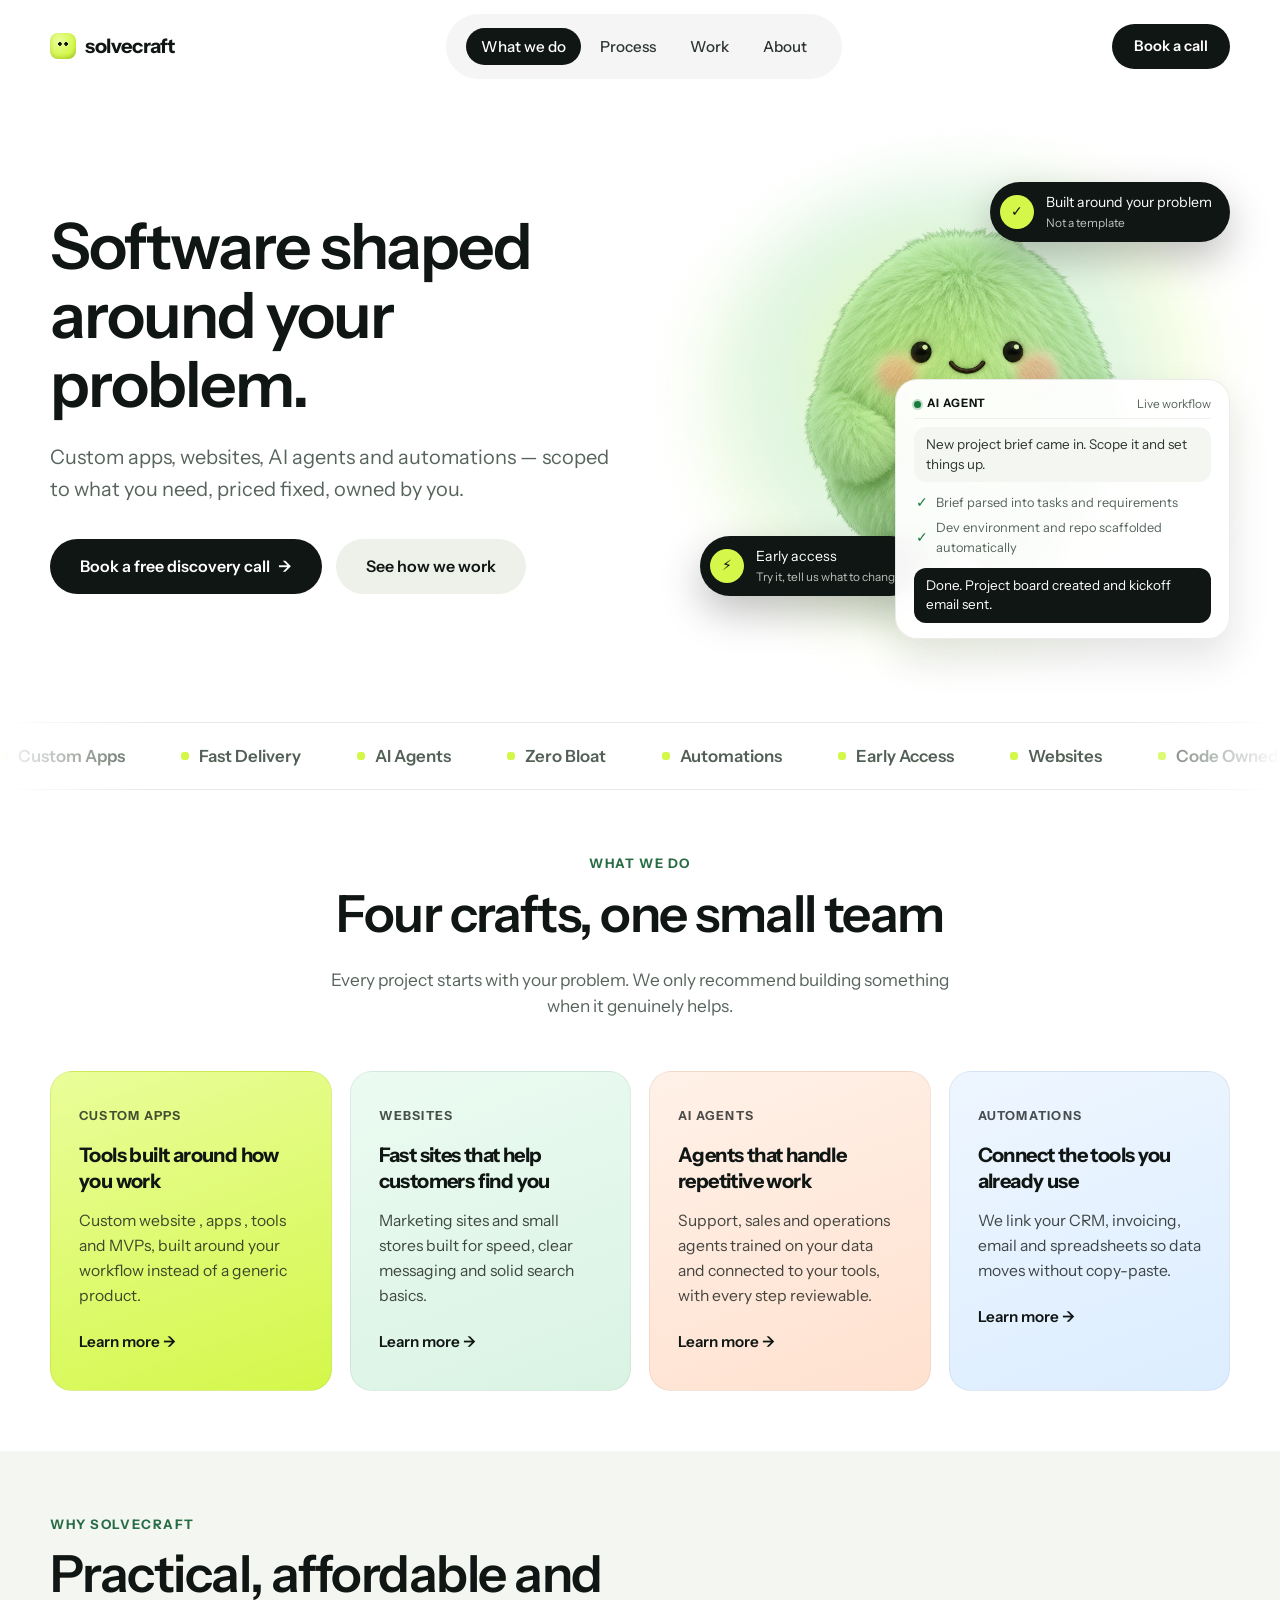
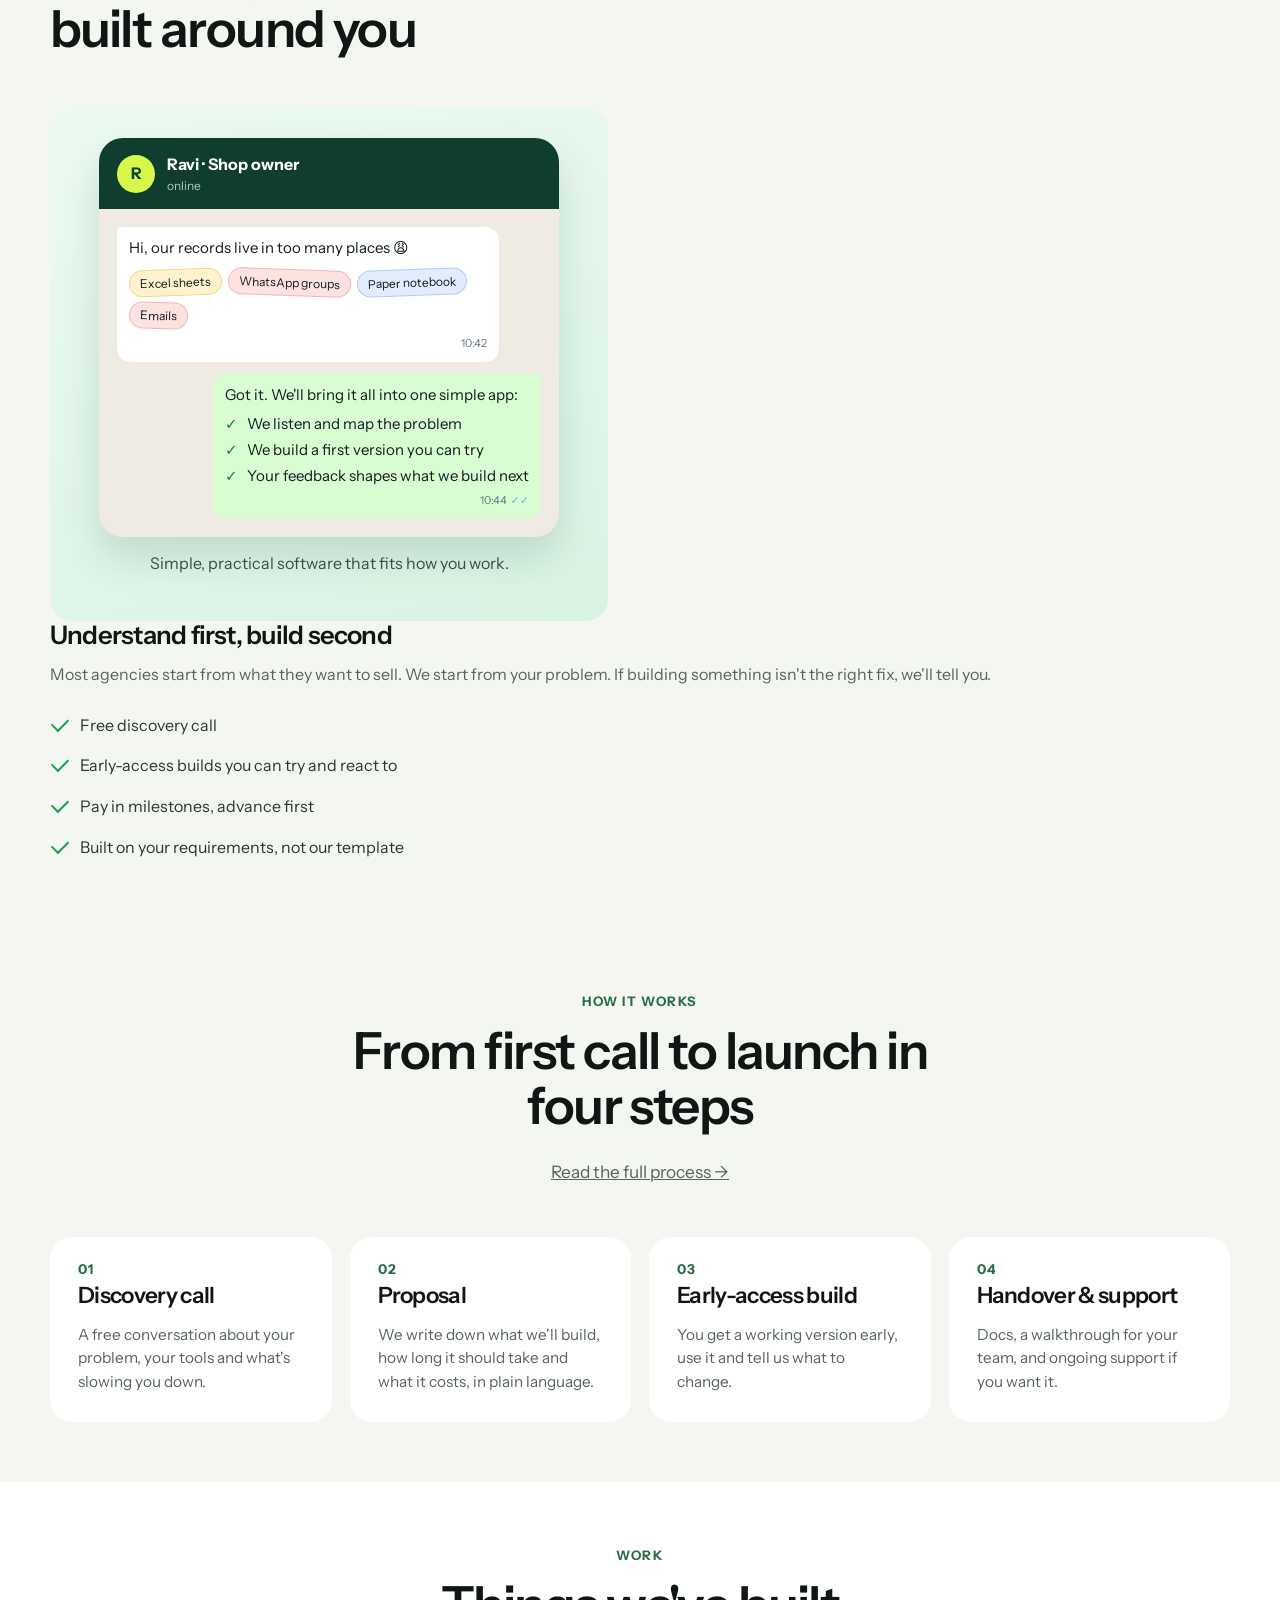
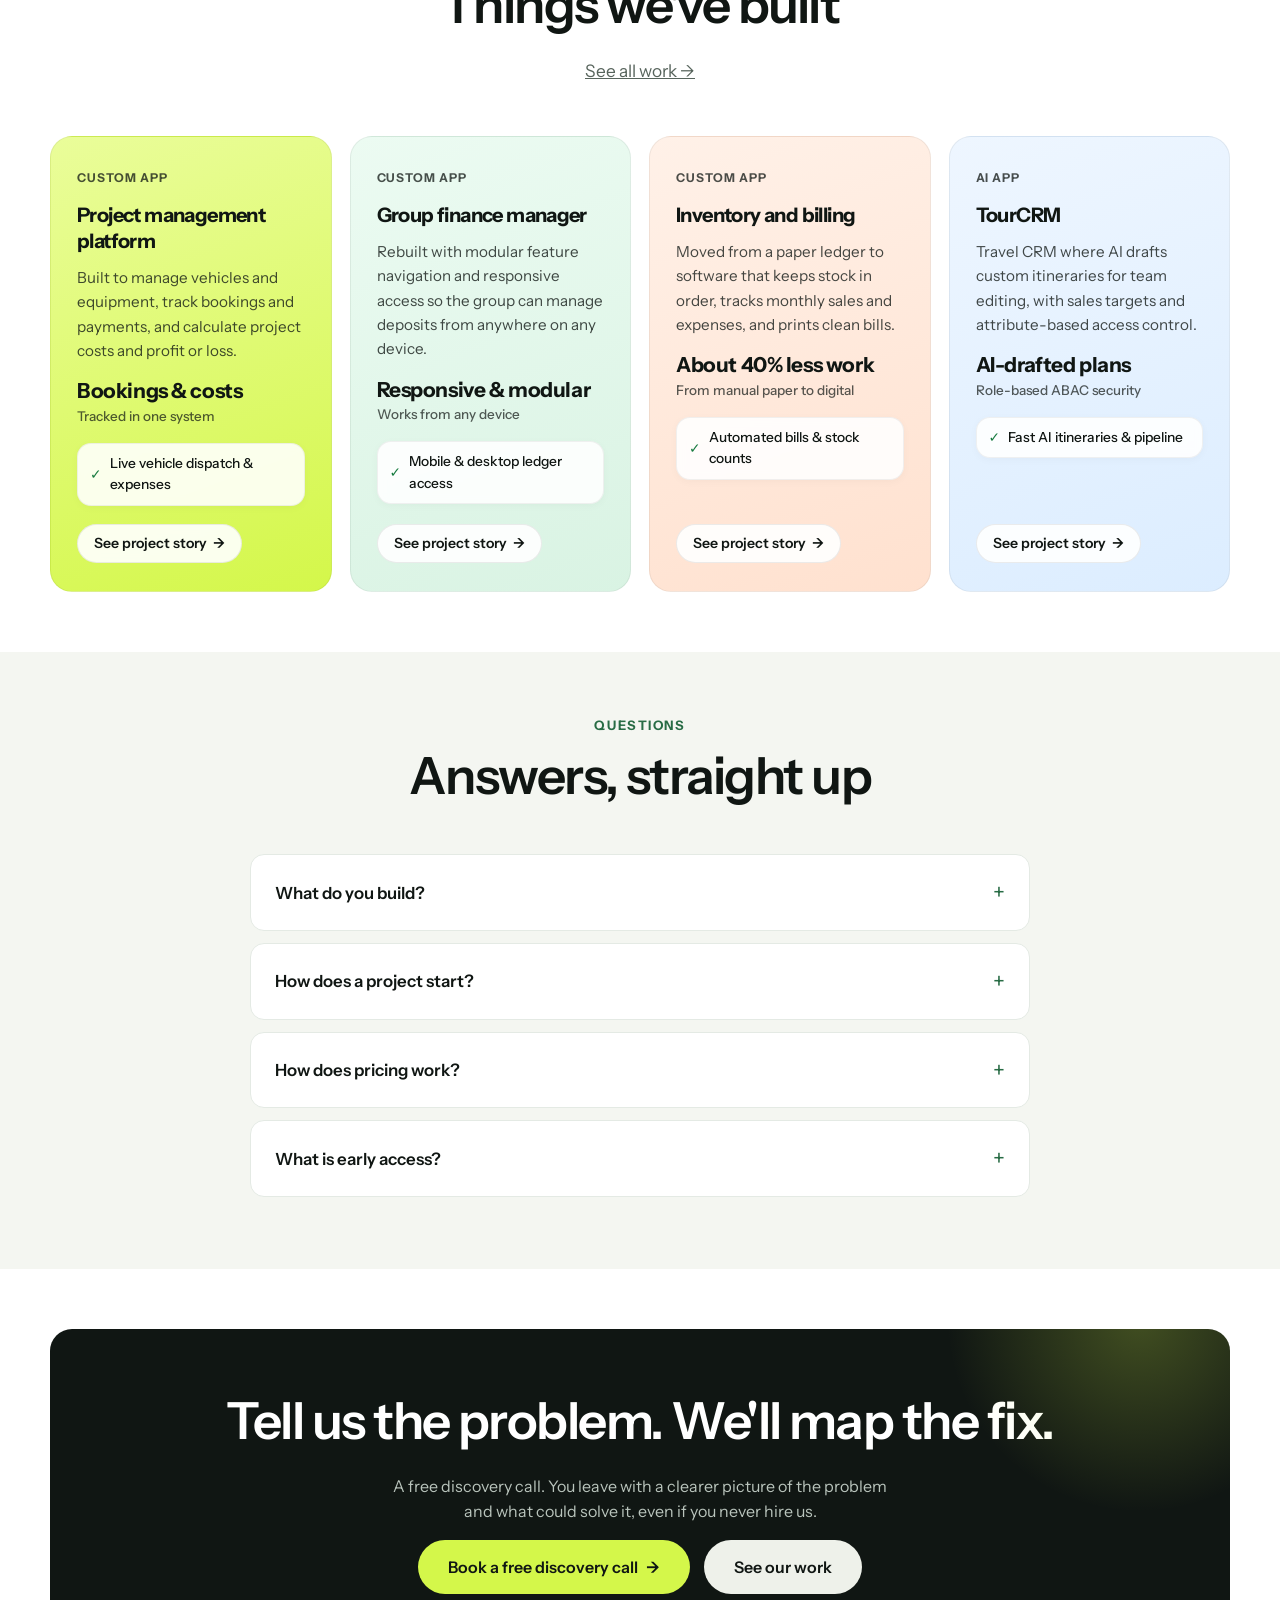
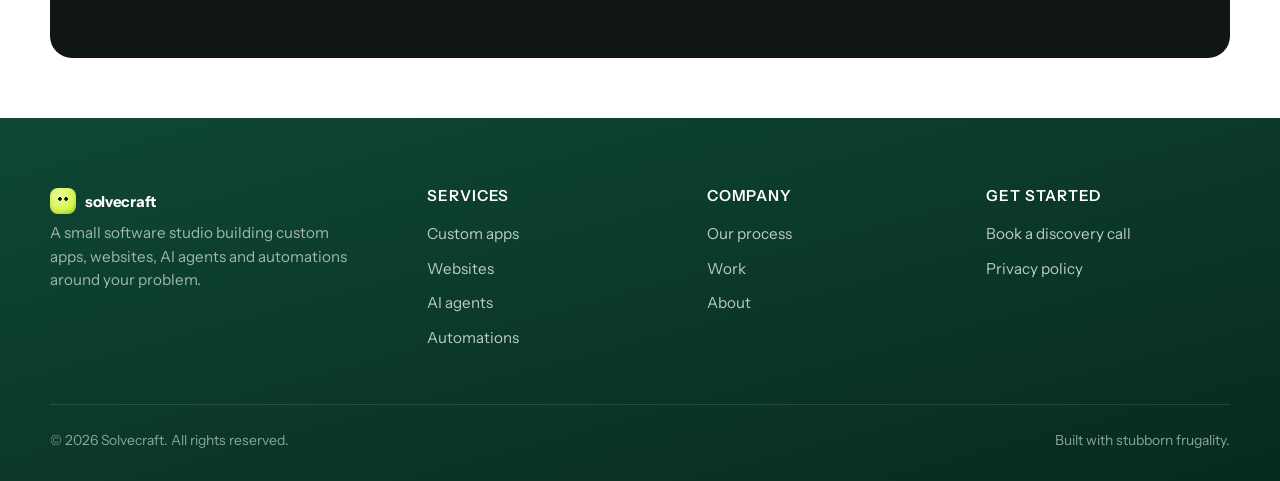
==== commit f5d58983: "Update index.html Just updated" ====
--- a/index.html
+++ b/index.html
@@ -185,6 +185,8 @@
                 </div>
               </div>-->
 
+            <div class="split">
+              <div class="split-media mint reveal">
             <div class="wa-card" aria-label="Example customer conversation">
   <div class="wa-head">
     <span class="wa-avatar">R</span>
@@ -218,7 +220,8 @@
   </div>
 </div>
 <p class="wa-caption">Simple, practical software that fits how you work.</p>
-
+          </div>
+            </div>
             
               <div class="reveal">
                 <h3>Understand first, build second</h3>
--- a/css/style.css
+++ b/css/style.css
@@ -1719,3 +1719,29 @@
     opacity: 1 !important;
   }
 }
+
+/* ---------- whatappp style --------- */
+.wa-card{background:#efeae2;border-radius:24px;overflow:hidden;
+  box-shadow:0 20px 40px rgba(15,61,46,.15);max-width:460px}
+.wa-head{display:flex;align-items:center;gap:12px;padding:14px 18px;
+  background:#0f3d2e;color:#fff}
+.wa-head small{display:block;opacity:.7;font-size:12px}
+.wa-avatar{width:38px;height:38px;border-radius:50%;background:#d7f84a;
+  color:#0f3d2e;display:grid;place-items:center;font-weight:700}
+.wa-body{display:flex;flex-direction:column;gap:12px;padding:18px}
+.wa-msg{max-width:90%;padding:10px 12px;border-radius:14px;
+  font-size:15px;line-height:1.45;color:#111b21}
+.wa-in{background:#fff;align-self:flex-start;border-top-left-radius:4px}
+.wa-out{background:#d9fdd3;align-self:flex-end;border-top-right-radius:4px}
+.wa-time{display:block;text-align:right;margin-top:6px;font-size:11px;color:#667781}
+.wa-tick{color:#53bdeb;margin-left:2px}
+.wa-chips{display:flex;flex-wrap:wrap;gap:6px;margin-top:10px}
+.wa-chip{font-size:12px;padding:4px 10px;border-radius:999px;
+  background:#fff3cd;border:1px solid #f0d98a;transform:rotate(-2deg)}
+.wa-chip:nth-child(even){background:#fde2e2;border-color:#f5b5b5;transform:rotate(2deg)}
+.wa-chip:nth-child(3){background:#e2ecfd;border-color:#b5c9f5}
+.wa-list{margin:8px 0 0;padding:0;list-style:none}
+.wa-list li{position:relative;padding-left:22px;margin:4px 0}
+.wa-list li::before{content:"✓";position:absolute;left:0;color:#1f7a4d;font-weight:700}
+.wa-caption{margin-top:14px;color:#3d4a45}
+.wa-foot{padding:4px 18px 18px;color:#3d4a45;font-size:14px}
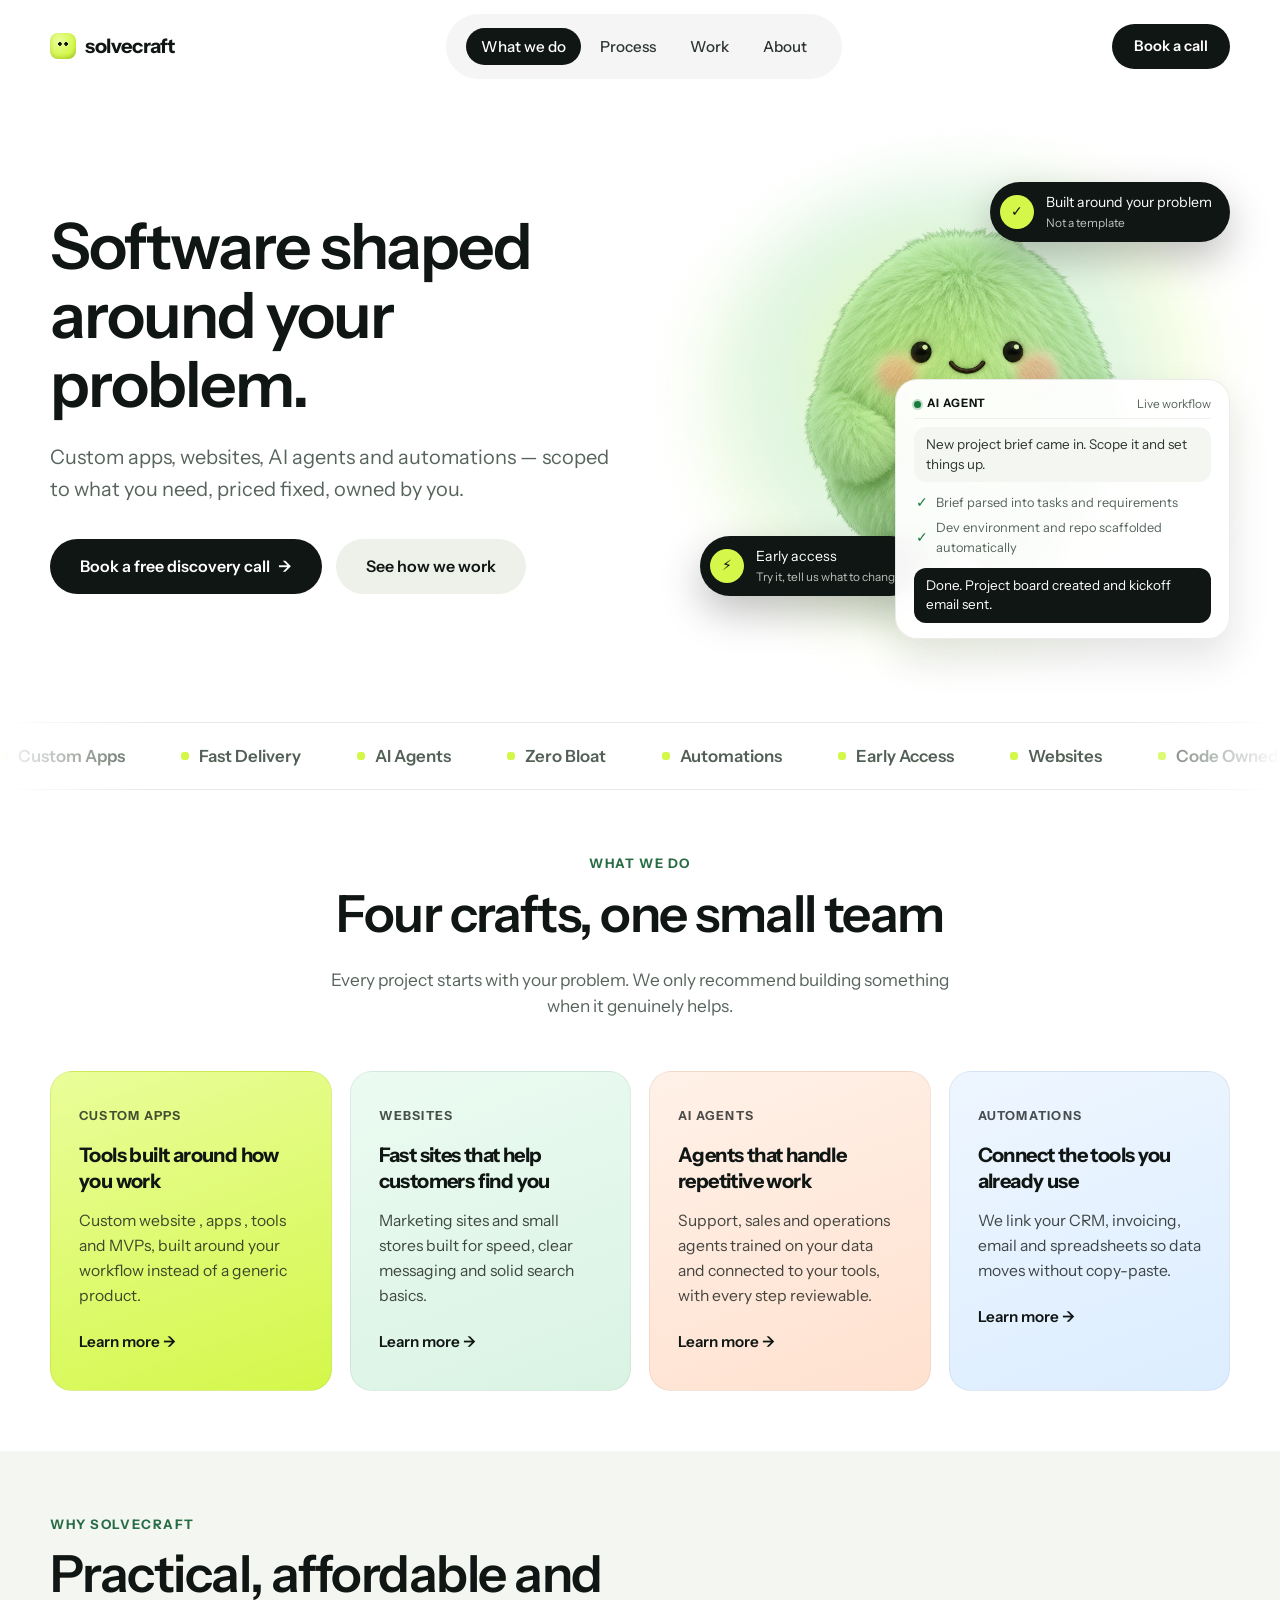
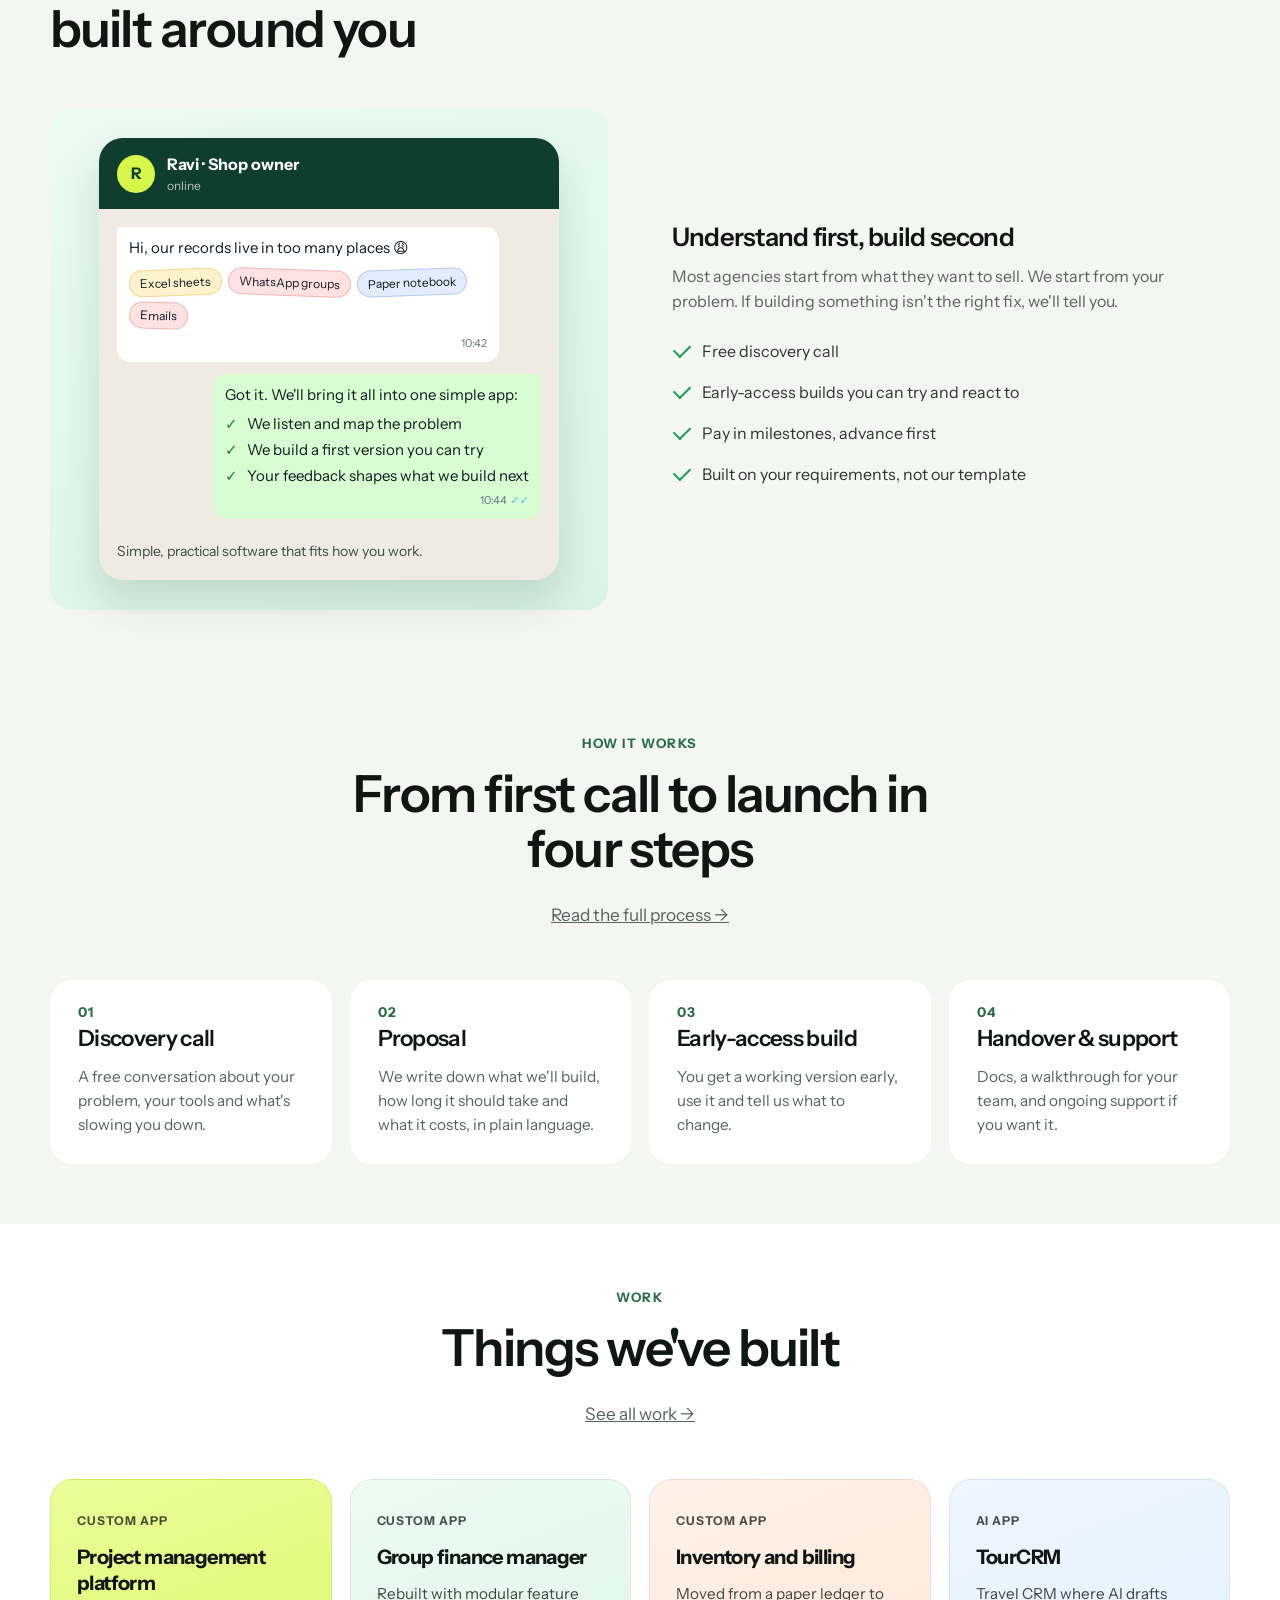
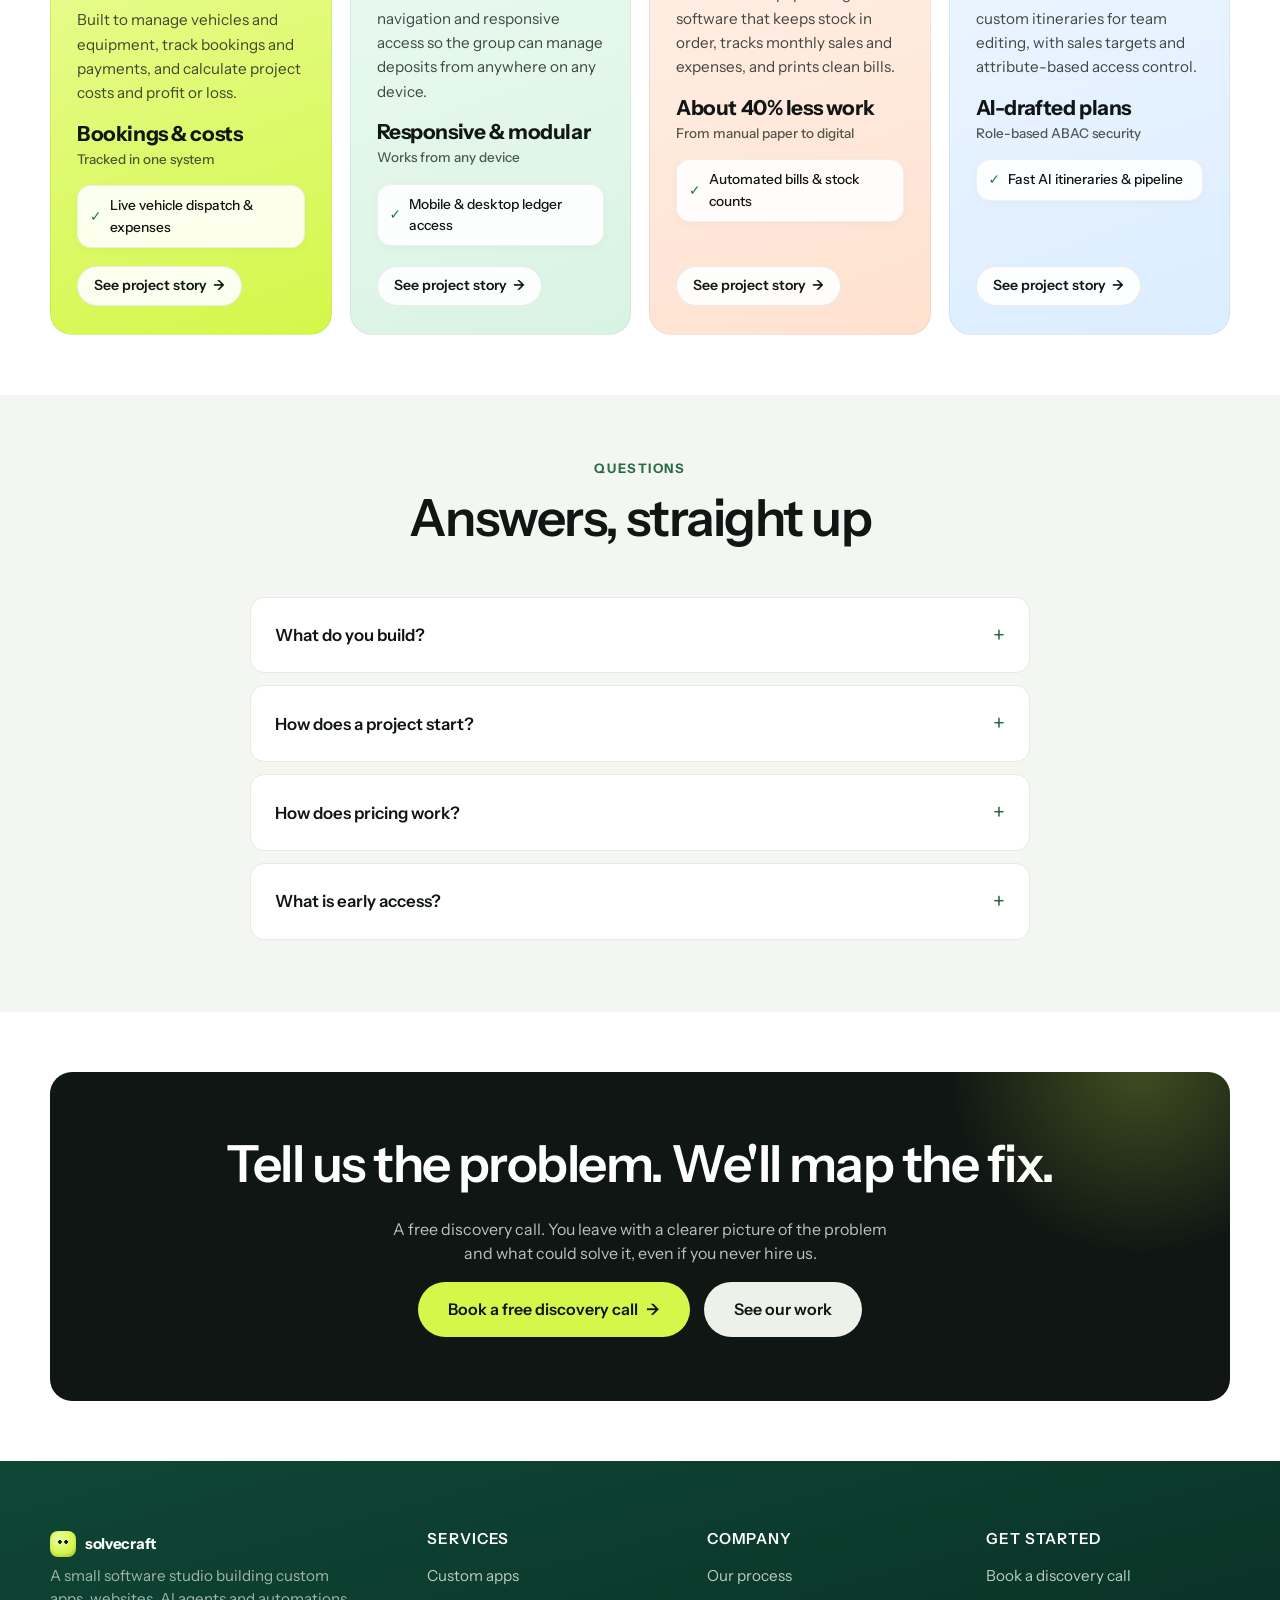
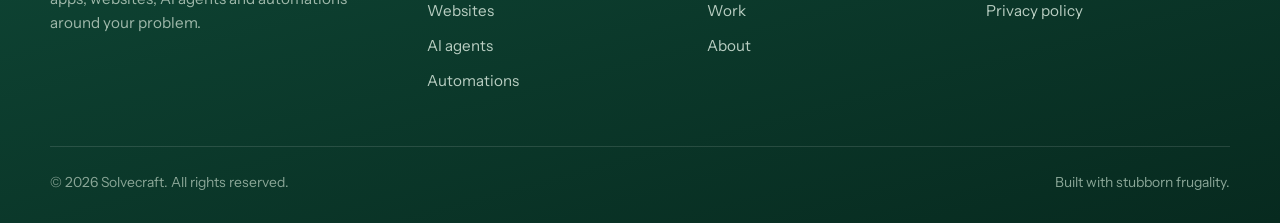
==== commit c745de95: "Update index.html Updated split" ====
--- a/index.html
+++ b/index.html
@@ -168,61 +168,51 @@
           </section>
 
           <!-- How we're different -->
+                    
           <section class="section alt">
             <div class="section-head reveal">
               <span class="kicker">WHY SOLVECRAFT</span>
               <h2>Practical, affordable and built around you</h2>
             </div>
 
-            <!--<div class="split">
-              <div class="split-media mint reveal">
-                <div class="chat-card">
-                  <div class="bubble user">Our records live in too many places.</div>
-                  <div class="step"><span class="tick">✓</span><span>We listen and map the problem</span></div>
-                  <div class="step"><span class="tick">✓</span><span>We build a first version you can try</span></div>
-                  <div class="step"><span class="tick">✓</span><span>Your feedback shapes what we build next</span></div>
-                  <div class="bubble">Simple, practical software that fits how you work.</div>
-                </div>
-              </div>-->
-
             <div class="split">
               <div class="split-media mint reveal">
-            <div class="wa-card" aria-label="Example customer conversation">
-  <div class="wa-head">
-    <span class="wa-avatar">R</span>
-    <div>
-      <strong>Ravi · Shop owner</strong>
-      <small>online</small>
-    </div>
-  </div>
-
-  <div class="wa-body">
-    <div class="wa-msg wa-in">
-      Hi, our records live in too many places 😩
-      <div class="wa-chips">
-        <span class="wa-chip">Excel sheets</span>
-        <span class="wa-chip">WhatsApp groups</span>
-        <span class="wa-chip">Paper notebook</span>
-        <span class="wa-chip">Emails</span>
-      </div>
-      <span class="wa-time">10:42</span>
-    </div>
-
-    <div class="wa-msg wa-out">
-      Got it. We'll bring it all into one simple app:
-      <ul class="wa-list">
-        <li>We listen and map the problem</li>
-        <li>We build a first version you can try</li>
-        <li>Your feedback shapes what we build next</li>
-      </ul>
-      <span class="wa-time">10:44 <span class="wa-tick">✓✓</span></span>
-    </div>
-  </div>
-</div>
-<p class="wa-caption">Simple, practical software that fits how you work.</p>
-          </div>
-            </div>
-            
+                <div class="wa-card" aria-label="Example customer conversation">
+                  <div class="wa-head">
+                    <span class="wa-avatar">R</span>
+                    <div>
+                      <strong>Ravi · Shop owner</strong>
+                      <small>online</small>
+                    </div>
+                  </div>
+
+                  <div class="wa-body">
+                    <div class="wa-msg wa-in">
+                      Hi, our records live in too many places 😩
+                      <div class="wa-chips">
+                        <span class="wa-chip">Excel sheets</span>
+                        <span class="wa-chip">WhatsApp groups</span>
+                        <span class="wa-chip">Paper notebook</span>
+                        <span class="wa-chip">Emails</span>
+                      </div>
+                      <span class="wa-time">10:42</span>
+                    </div>
+
+                    <div class="wa-msg wa-out">
+                      Got it. We'll bring it all into one simple app:
+                      <ul class="wa-list">
+                        <li>We listen and map the problem</li>
+                        <li>We build a first version you can try</li>
+                        <li>Your feedback shapes what we build next</li>
+                      </ul>
+                      <span class="wa-time">10:44 <span class="wa-tick">✓✓</span></span>
+                    </div>
+                  </div>
+
+                  <div class="wa-foot">Simple, practical software that fits how you work.</div>
+                </div>
+              </div>
+
               <div class="reveal">
                 <h3>Understand first, build second</h3>
                 <p class="muted">Most agencies start from what they want to sell. We start from your problem. If building something isn't the right fix, we'll tell you.</p>
@@ -235,6 +225,36 @@
               </div>
             </div>
           </section>
+
+          
+          <!--<section class="section alt">
+            <div class="section-head reveal">
+              <span class="kicker">WHY SOLVECRAFT</span>
+              <h2>Practical, affordable and built around you</h2>
+            </div>
+
+            <div class="split">
+              <div class="split-media mint reveal">
+                <div class="chat-card">
+                  <div class="bubble user">Our records live in too many places.</div>
+                  <div class="step"><span class="tick">✓</span><span>We listen and map the problem</span></div>
+                  <div class="step"><span class="tick">✓</span><span>We build a first version you can try</span></div>
+                  <div class="step"><span class="tick">✓</span><span>Your feedback shapes what we build next</span></div>
+                  <div class="bubble">Simple, practical software that fits how you work.</div>
+                </div>
+              </div>
+              <div class="reveal">
+                <h3>Understand first, build second</h3>
+                <p class="muted">Most agencies start from what they want to sell. We start from your problem. If building something isn't the right fix, we'll tell you.</p>
+                <ul class="check-list">
+                  <li>Free discovery call</li>
+                  <li>Early-access builds you can try and react to</li>
+                  <li>Pay in milestones, advance first</li>
+                  <li>Built on your requirements, not our template</li>
+                </ul>
+              </div>
+            </div>
+          </section>-->
 
           <!-- Process preview -->
           <section class="section alt">
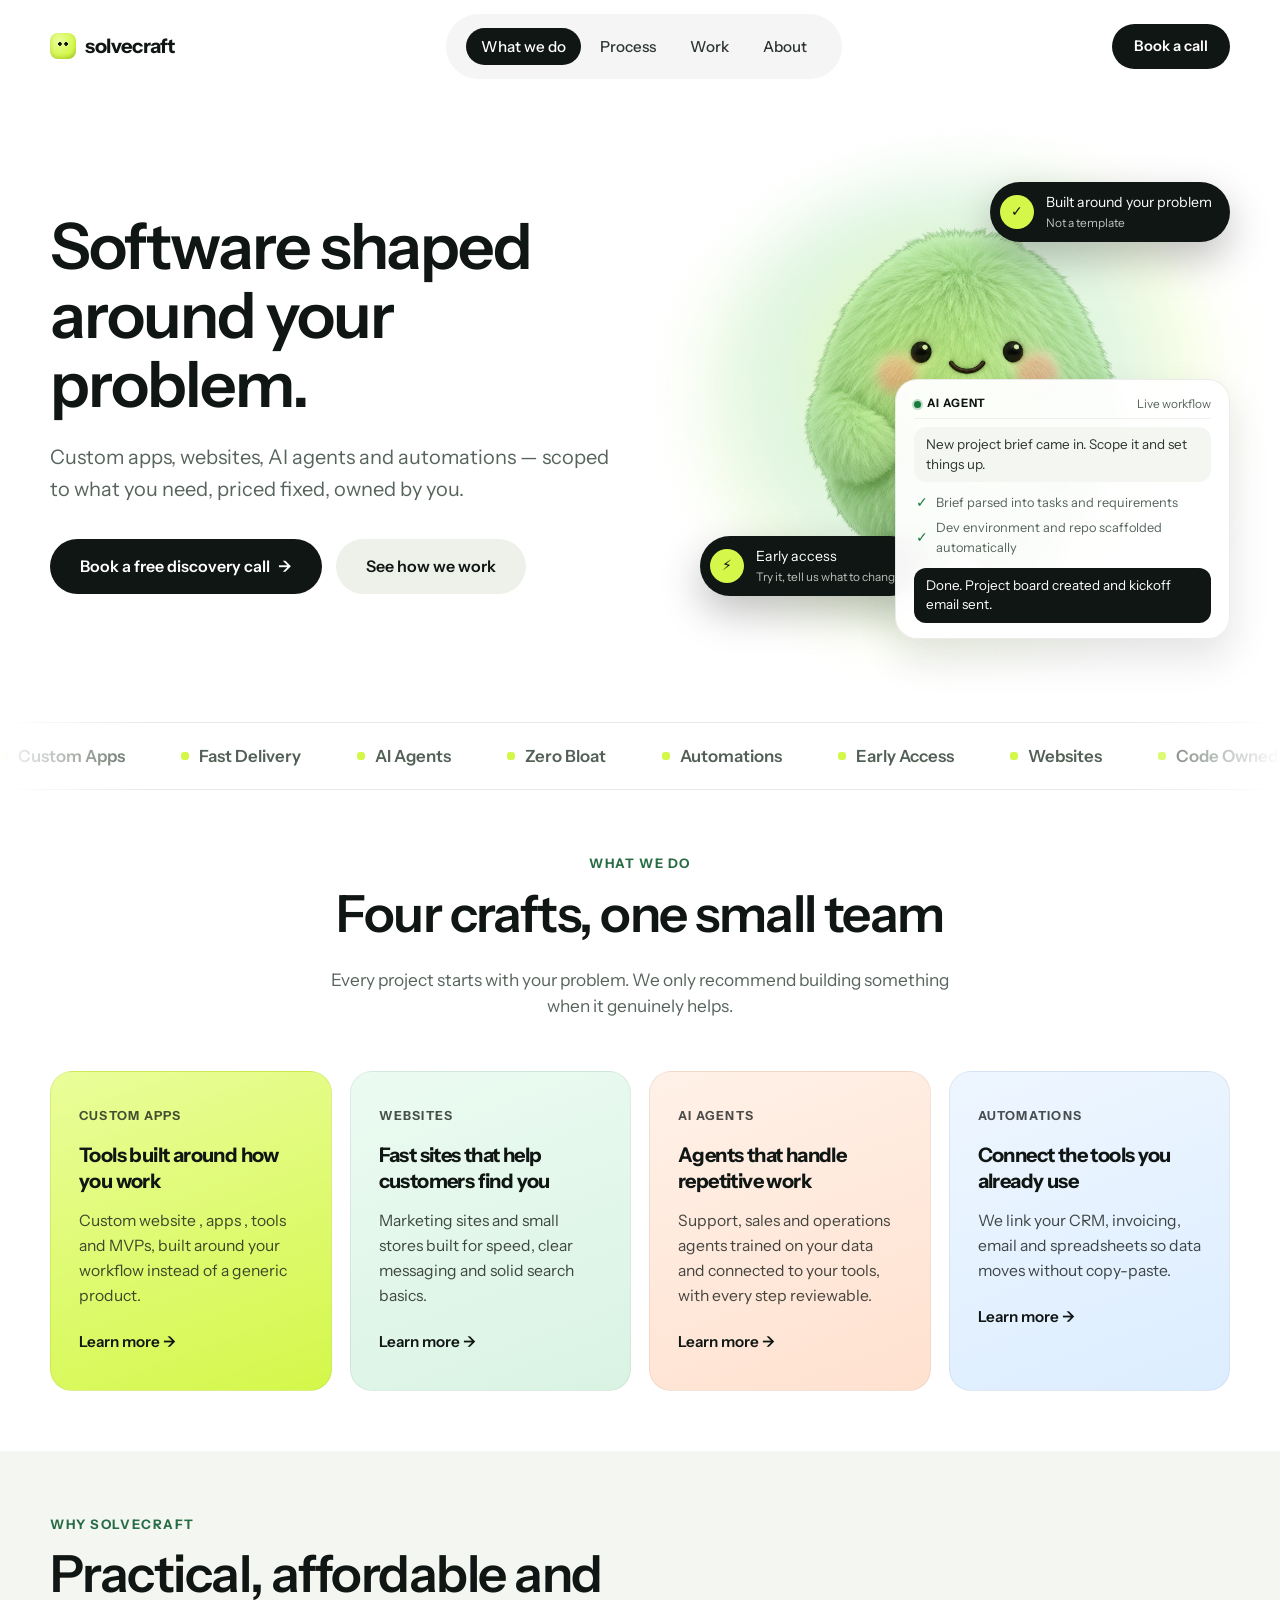
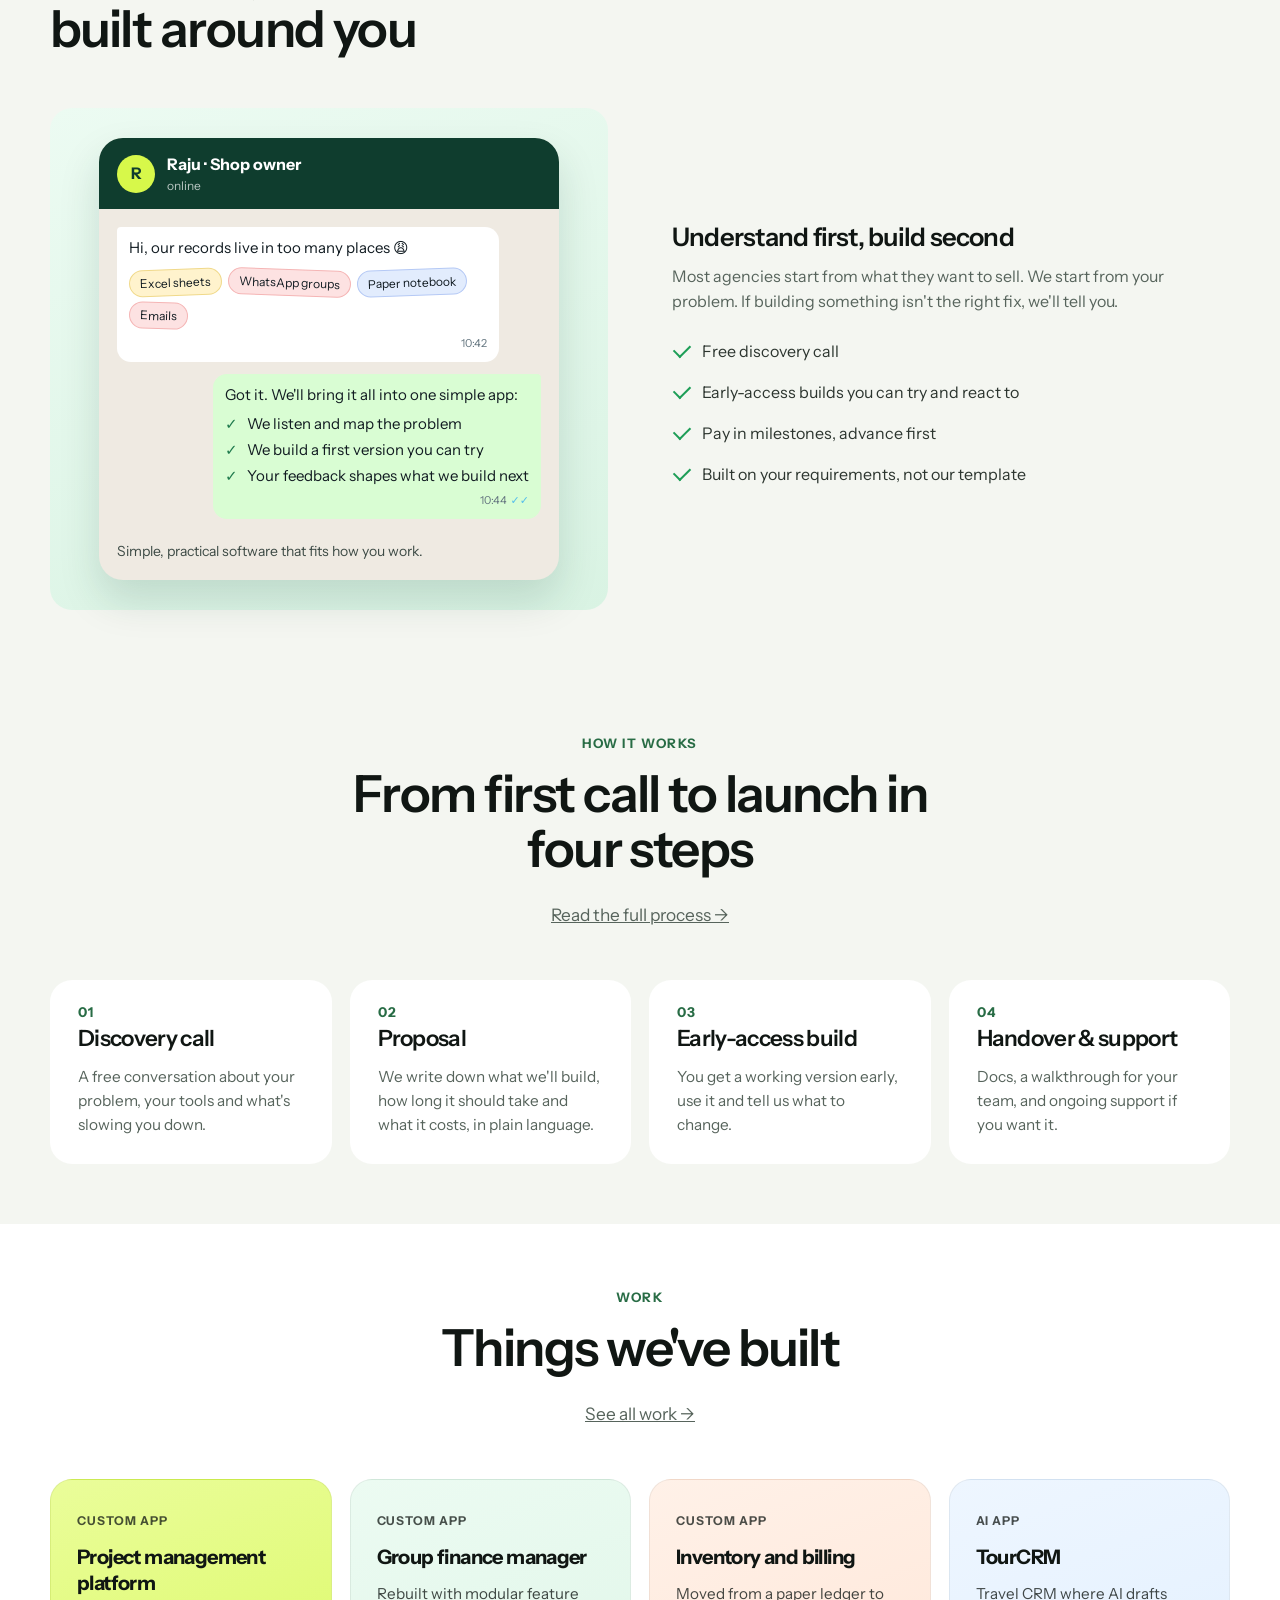
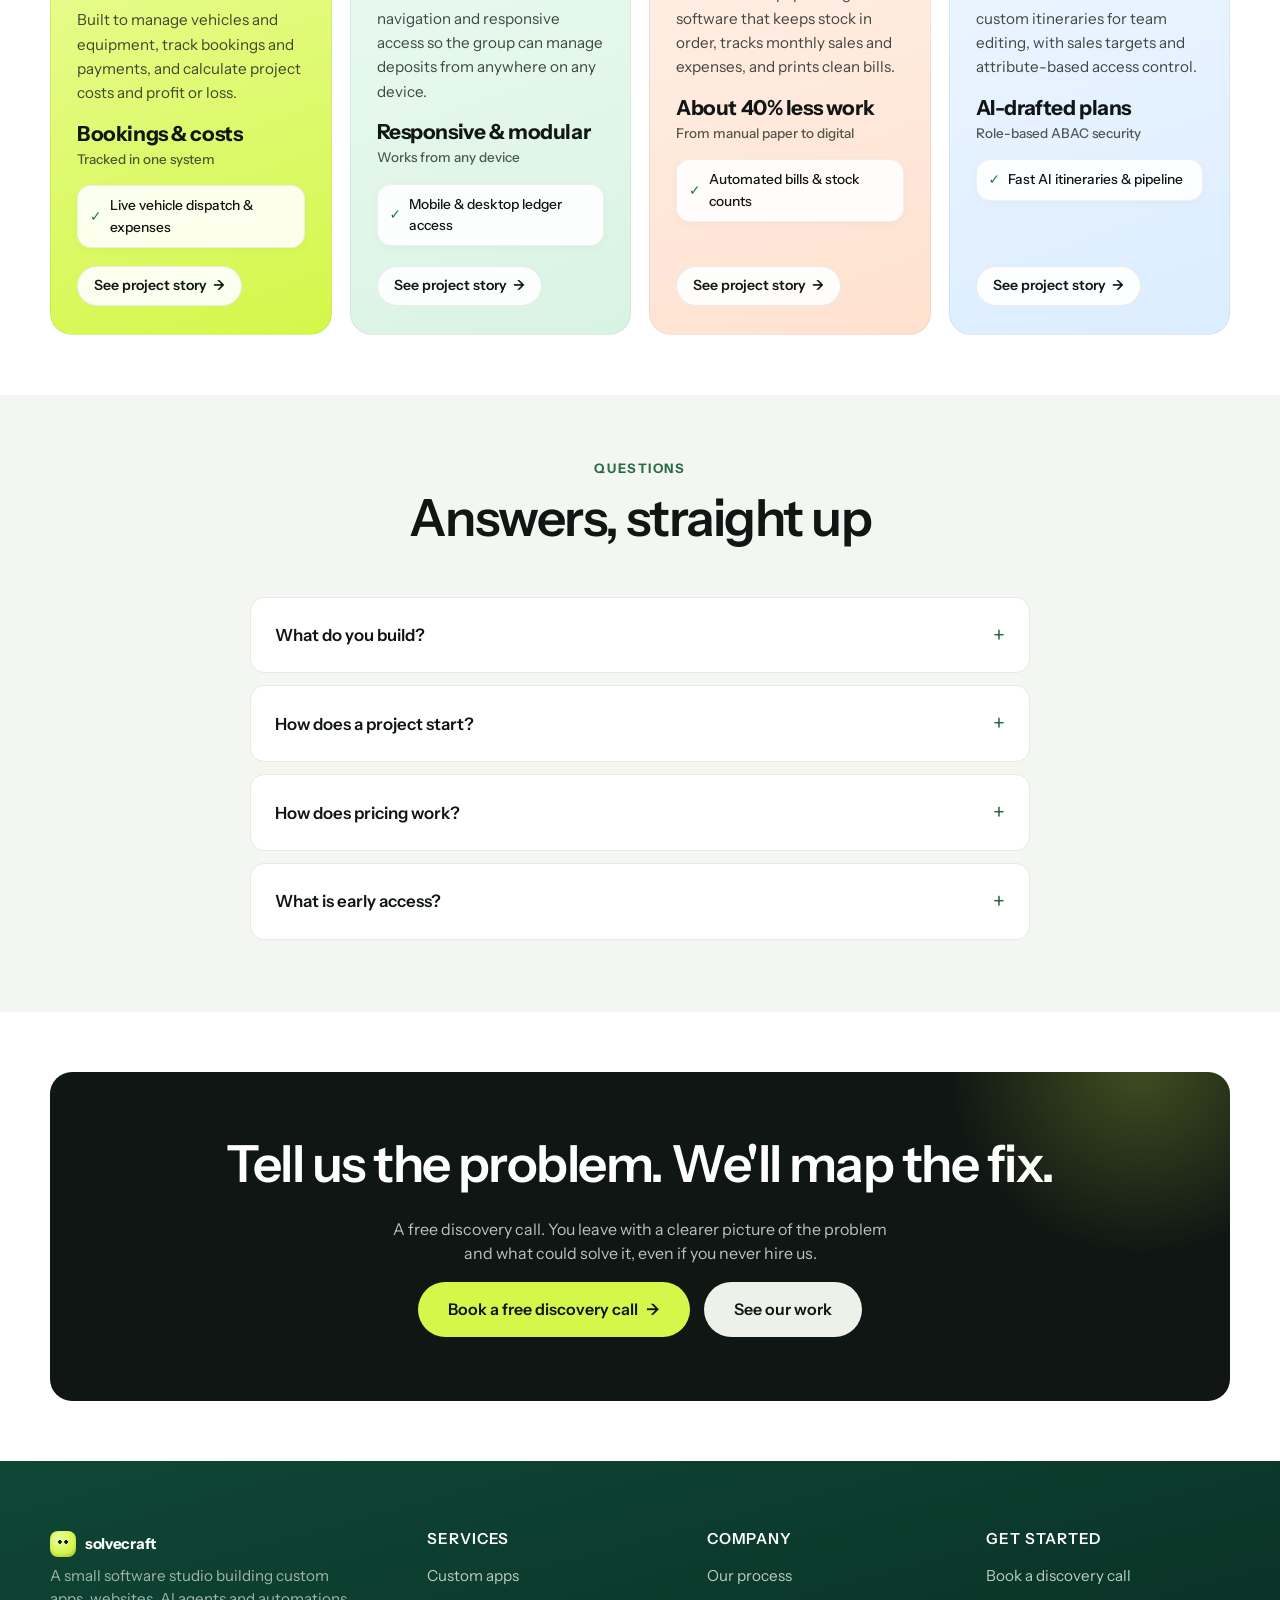
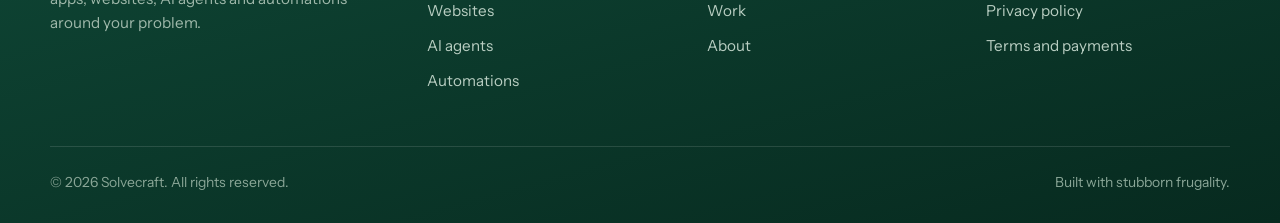
==== commit 33959b22: "Update index.html Added the footer link to Terms and Payment Policy" ====
--- a/index.html
+++ b/index.html
@@ -181,7 +181,7 @@
                   <div class="wa-head">
                     <span class="wa-avatar">R</span>
                     <div>
-                      <strong>Ravi · Shop owner</strong>
+                      <strong>Raju · Shop owner</strong>
                       <small>online</small>
                     </div>
                   </div>
@@ -432,6 +432,7 @@
               <ul>
                 <li><a href="contact.html">Book a discovery call</a></li>
                 <li><a href="privacy-policy.html">Privacy policy</a></li>
+                <li><a href="terms.html">Terms and payments</a></li>
               </ul>
             </div>
           </div>
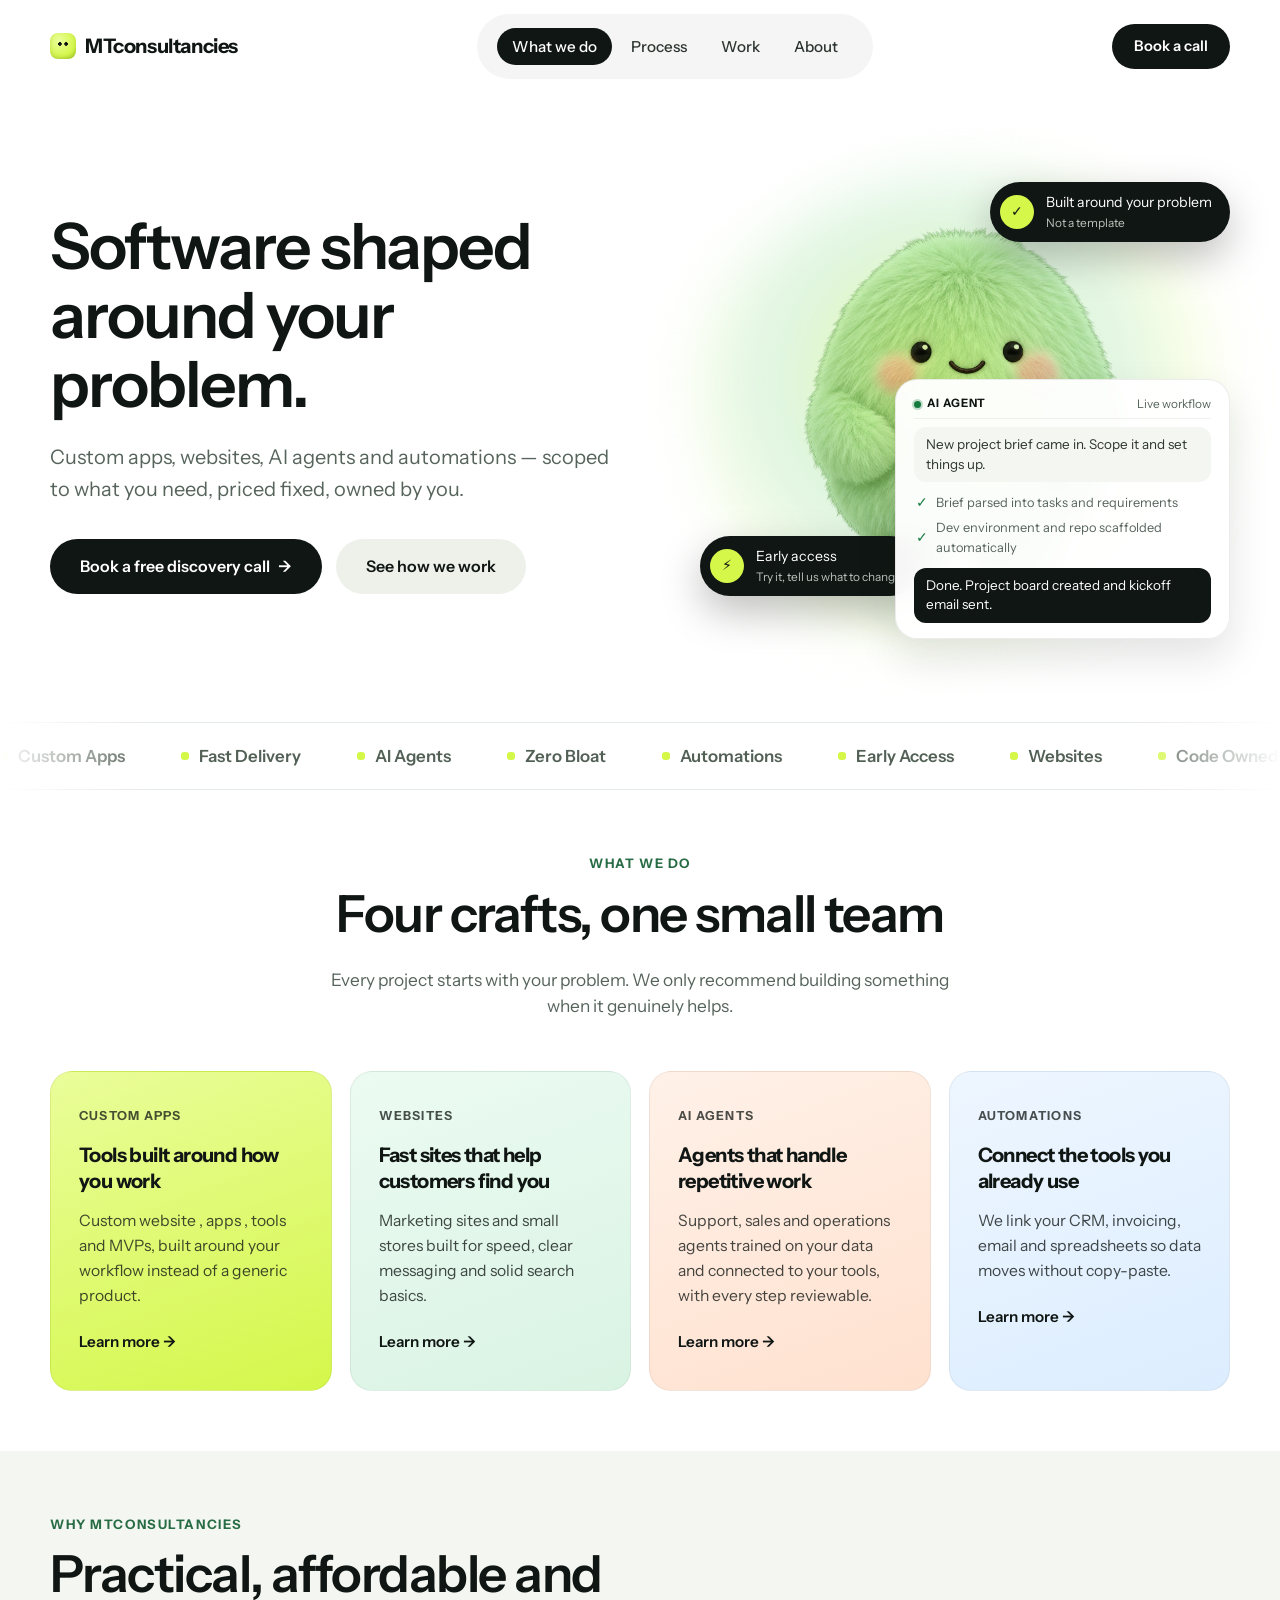
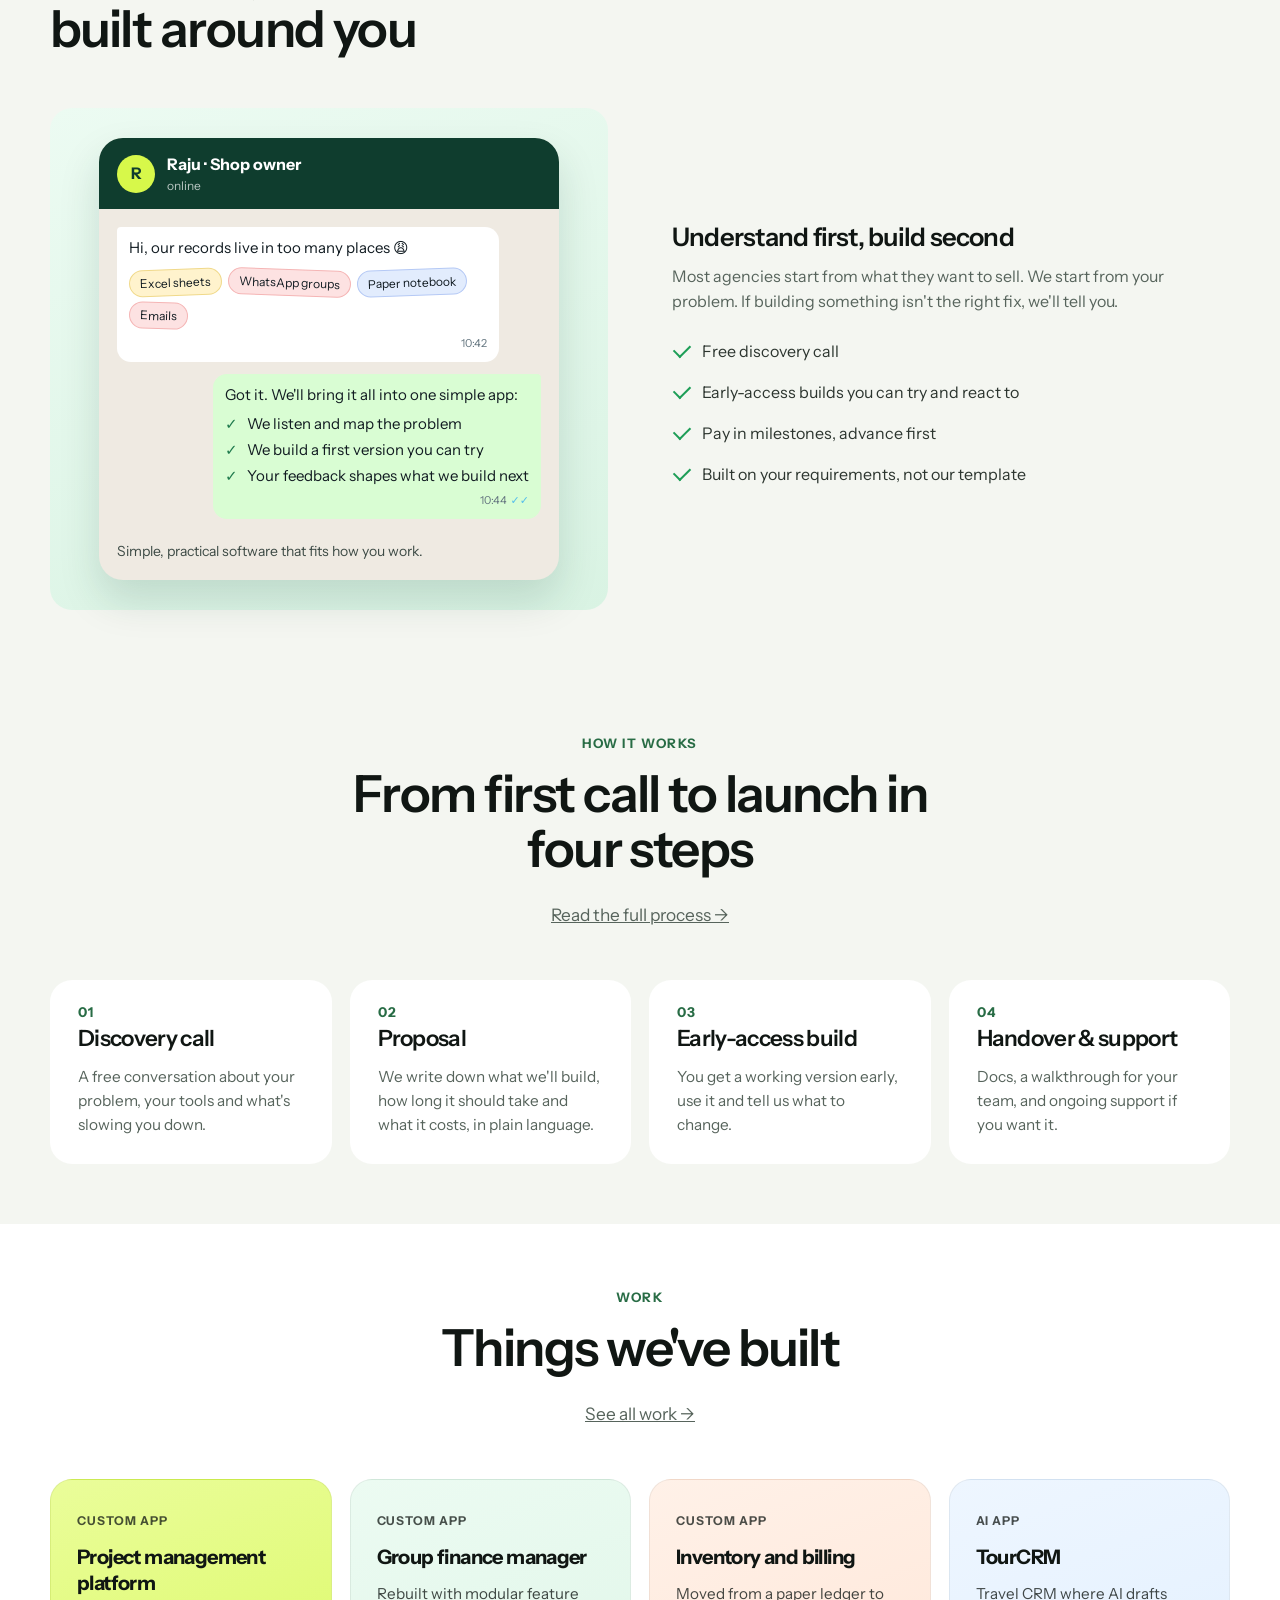
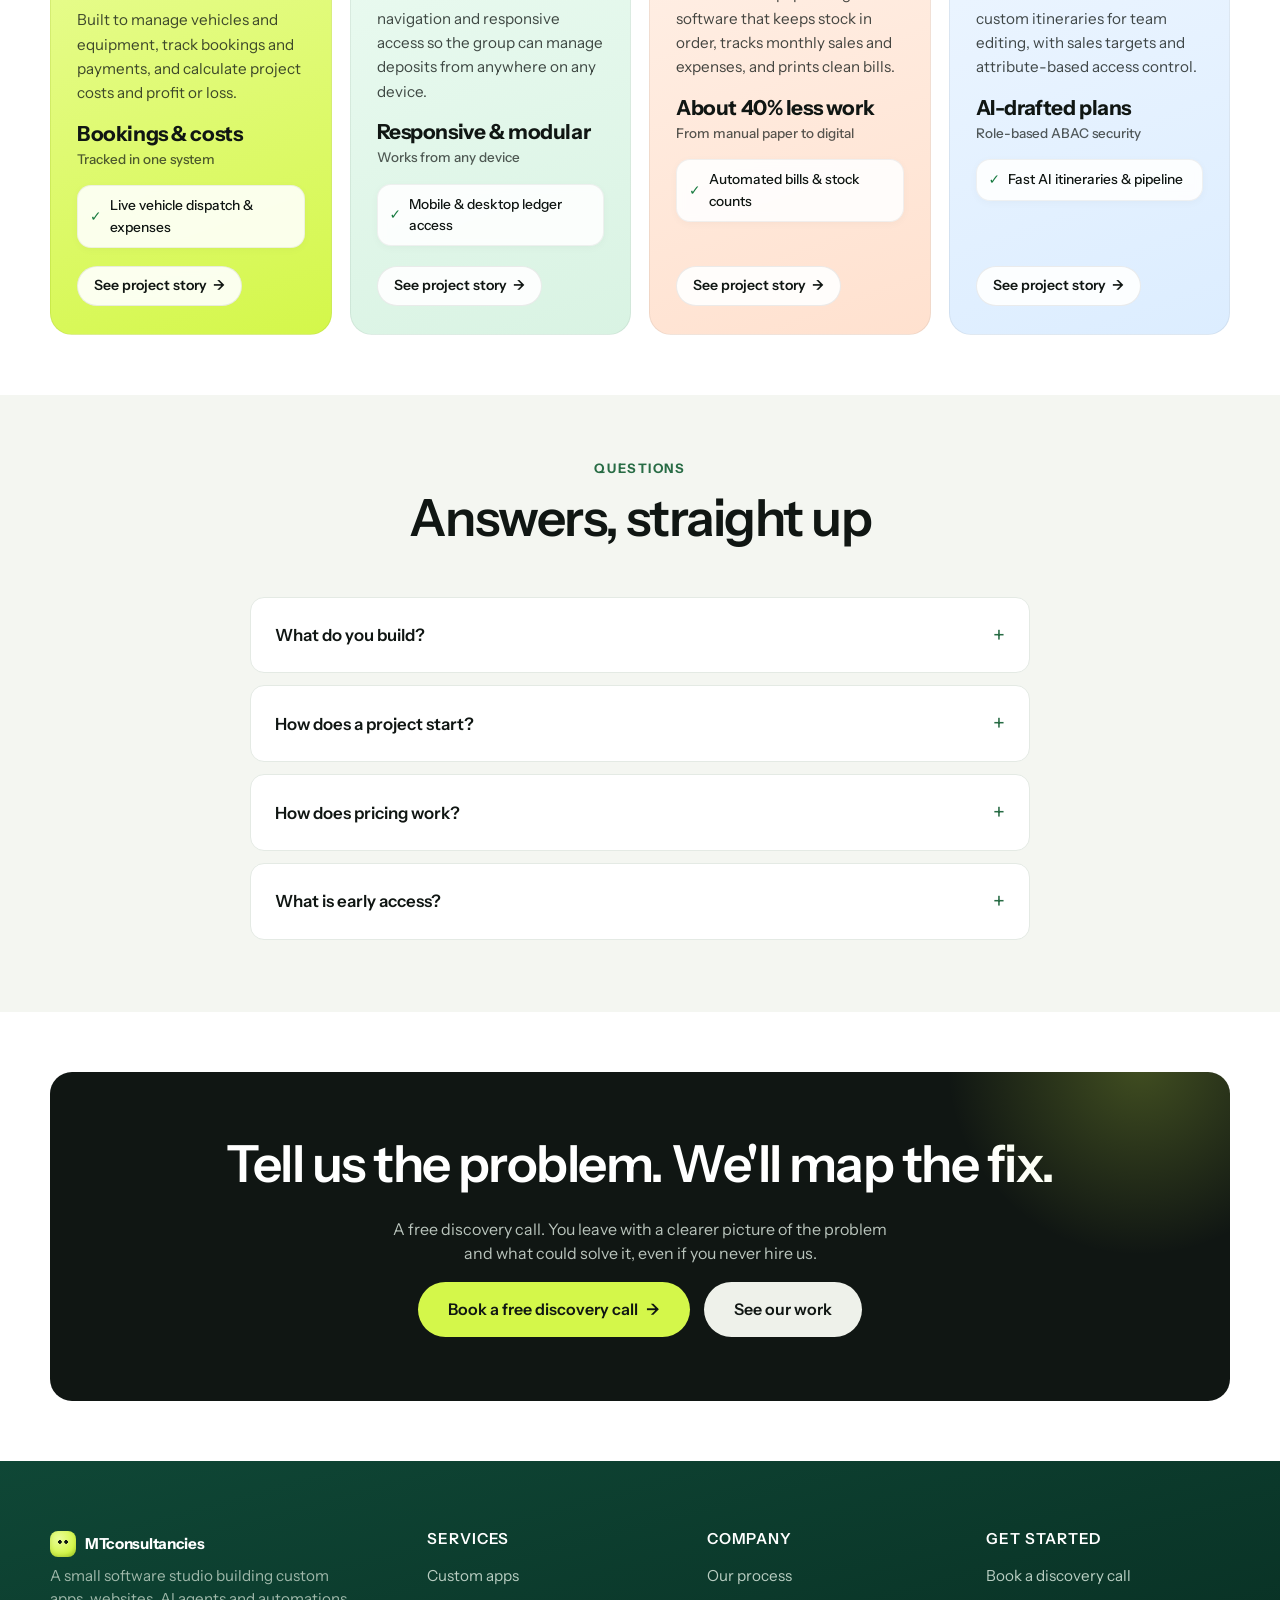
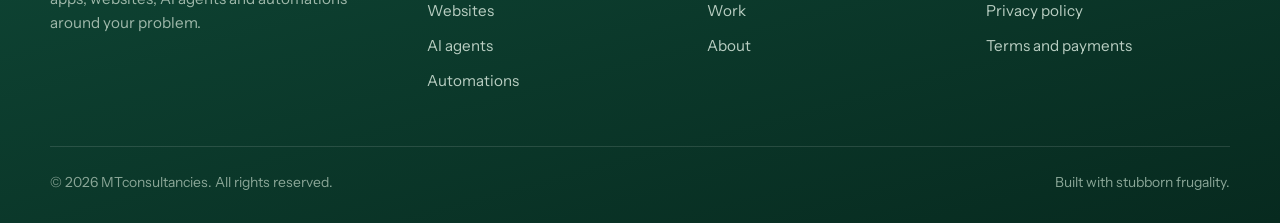
==== commit 34367a0a: "Update index.html updated the name" ====
--- a/index.html
+++ b/index.html
@@ -4,25 +4,25 @@
 <head>
   <meta charset="UTF-8">
   <meta name="viewport" content="width=device-width, initial-scale=1.0">
-  <title>Solvecraft — Custom Apps, Websites, AI Agents &amp; Automations for Small Teams</title>
+  <title>MTconsultancies — Custom Apps, Websites, AI Agents &amp; Automations for Small Teams</title>
   <meta name="description"
-    content="Solvecraft is a software consultancy that builds custom apps, websites, AI agents and automations. We start from your business problem and ship cheap, effective solutions you own completely.">
-  <link rel="canonical" href="https://solvecraft.dev/">
+    content="MTconsultancies is a software consultancy that builds custom apps, websites, AI agents and automations. We start from your business problem and ship cheap, effective solutions you own completely.">
+  <link rel="canonical" href="https://mtconsultancies.in/">
   <meta name="robots" content="index, follow">
   <meta name="theme-color" content="#0c3d2e">
 
   <meta property="og:type" content="website">
-  <meta property="og:site_name" content="Solvecraft">
-  <meta property="og:title" content="Solvecraft — Custom software that fits the problem">
+  <meta property="og:site_name" content="MTconsultancies">
+  <meta property="og:title" content="MTconsultancies — Custom software that fits the problem">
   <meta property="og:description"
     content="Custom apps, websites, AI agents and automations, scoped around your actual business problem. Affordable, effective, yours.">
-  <meta property="og:url" content="https://solvecraft.dev/">
-  <meta property="og:image" content="https://solvecraft.dev/assets/mascot.avif">
+  <meta property="og:url" content="https://MTconsultancies.in/">
+  <meta property="og:image" content="https://MTconsultancies.in/assets/mascot.avif">
   <meta name="twitter:card" content="summary_large_image">
-  <meta name="twitter:title" content="Solvecraft — Custom software that fits the problem">
+  <meta name="twitter:title" content="MTconsultancies — Custom software that fits the problem">
   <meta name="twitter:description"
     content="Custom apps, websites, AI agents and automations for small teams. Cheap, effective, yours.">
-  <meta name="twitter:image" content="https://solvecraft.dev/assets/mascot.avif">
+  <meta name="twitter:image" content="https://mtconsultancies.in/assets/mascot.avif">
 
   <link rel="icon"
     href="data:image/svg+xml,%3Csvg xmlns='http://www.w3.org/2000/svg' viewBox='0 0 32 32'%3E%3Crect width='32' height='32' rx='9' fill='%23d4f74a'/%3E%3Ccircle cx='12' cy='14' r='2.4' fill='%23101613'/%3E%3Ccircle cx='20' cy='14' r='2.4' fill='%23101613'/%3E%3C/svg%3E">
@@ -40,9 +40,9 @@
   {
     "@context": "https://schema.org",
     "@type": "Organization",
-    "name": "Solvecraft",
-    "url": "https://solvecraft.dev/",
-    "logo": "https://solvecraft.dev/assets/mascot.avif",
+    "name": "MTconsultancies",
+    "url": "https://MTconsultancies.in/",
+    "logo": "https://MTconsultancies.in/assets/mascot.avif",
     "description": "A small software studio building custom apps, websites, AI agents and automations around your problem.",
     "knowsAbout": ["Custom software development", "Web development", "AI agents", "Workflow automation"]
   }
@@ -51,8 +51,8 @@
   {
     "@context": "https://schema.org",
     "@type": "WebSite",
-    "name": "Solvecraft",
-    "url": "https://solvecraft.dev/"
+    "name": "MTconsultancies",
+    "url": "https://MTconsultancies.in/"
   }
   </script>
 </head>
@@ -65,7 +65,7 @@
         <header class="site-header">
           <div class="container">
             <nav class="nav" aria-label="Main navigation">
-              <a class="logo" href="index.html"><span class="mark" aria-hidden="true"></span>solvecraft</a>
+              <a class="logo" href="index.html"><span class="mark" aria-hidden="true"></span>MTconsultancies</a>
               <button class="nav-toggle" aria-expanded="false" aria-controls="nav-links" aria-label="Toggle navigation">
                 <span class="bar"></span>
                 <span class="bar"></span>
@@ -102,7 +102,7 @@
                 <span>Built around your problem<small>Not a template</small></span>
               </div>
               <img class="mascot" src="assets/mascot.avif"
-                alt="Solvecraft mascot — a small friendly green creature representing your on-demand build team"
+                alt="MTconsultancies mascot — a small friendly green creature representing your on-demand build team"
                 width="400" height="500" fetchpriority="high">
               <div class="toast toast-2">
                 <span class="t-icon" aria-hidden="true">⚡</span>
@@ -171,7 +171,7 @@
                     
           <section class="section alt">
             <div class="section-head reveal">
-              <span class="kicker">WHY SOLVECRAFT</span>
+              <span class="kicker">WHY MTconsultancies</span>
               <h2>Practical, affordable and built around you</h2>
             </div>
 
@@ -229,7 +229,7 @@
           
           <!--<section class="section alt">
             <div class="section-head reveal">
-              <span class="kicker">WHY SOLVECRAFT</span>
+              <span class="kicker">WHY MTconsultancies</span>
               <h2>Practical, affordable and built around you</h2>
             </div>
 
@@ -407,7 +407,7 @@
           <div class="footer-grid">
             <div class="footer-brand">
               <a class="logo" href="index.html" style="color:#fff"><span class="mark"
-                  aria-hidden="true"></span>solvecraft</a>
+                  aria-hidden="true"></span>MTconsultancies</a>
               <p>A small software studio building custom apps, websites, AI agents and automations around your problem.</p>
             </div>
             <div>
@@ -437,7 +437,7 @@
             </div>
           </div>
           <div class="footer-bottom">
-            <span>© <span data-year>2026</span> Solvecraft. All rights reserved.</span>
+            <span>© <span data-year>2026</span> MTconsultancies. All rights reserved.</span>
             <span>Built with stubborn frugality.</span>
           </div>
         </div>
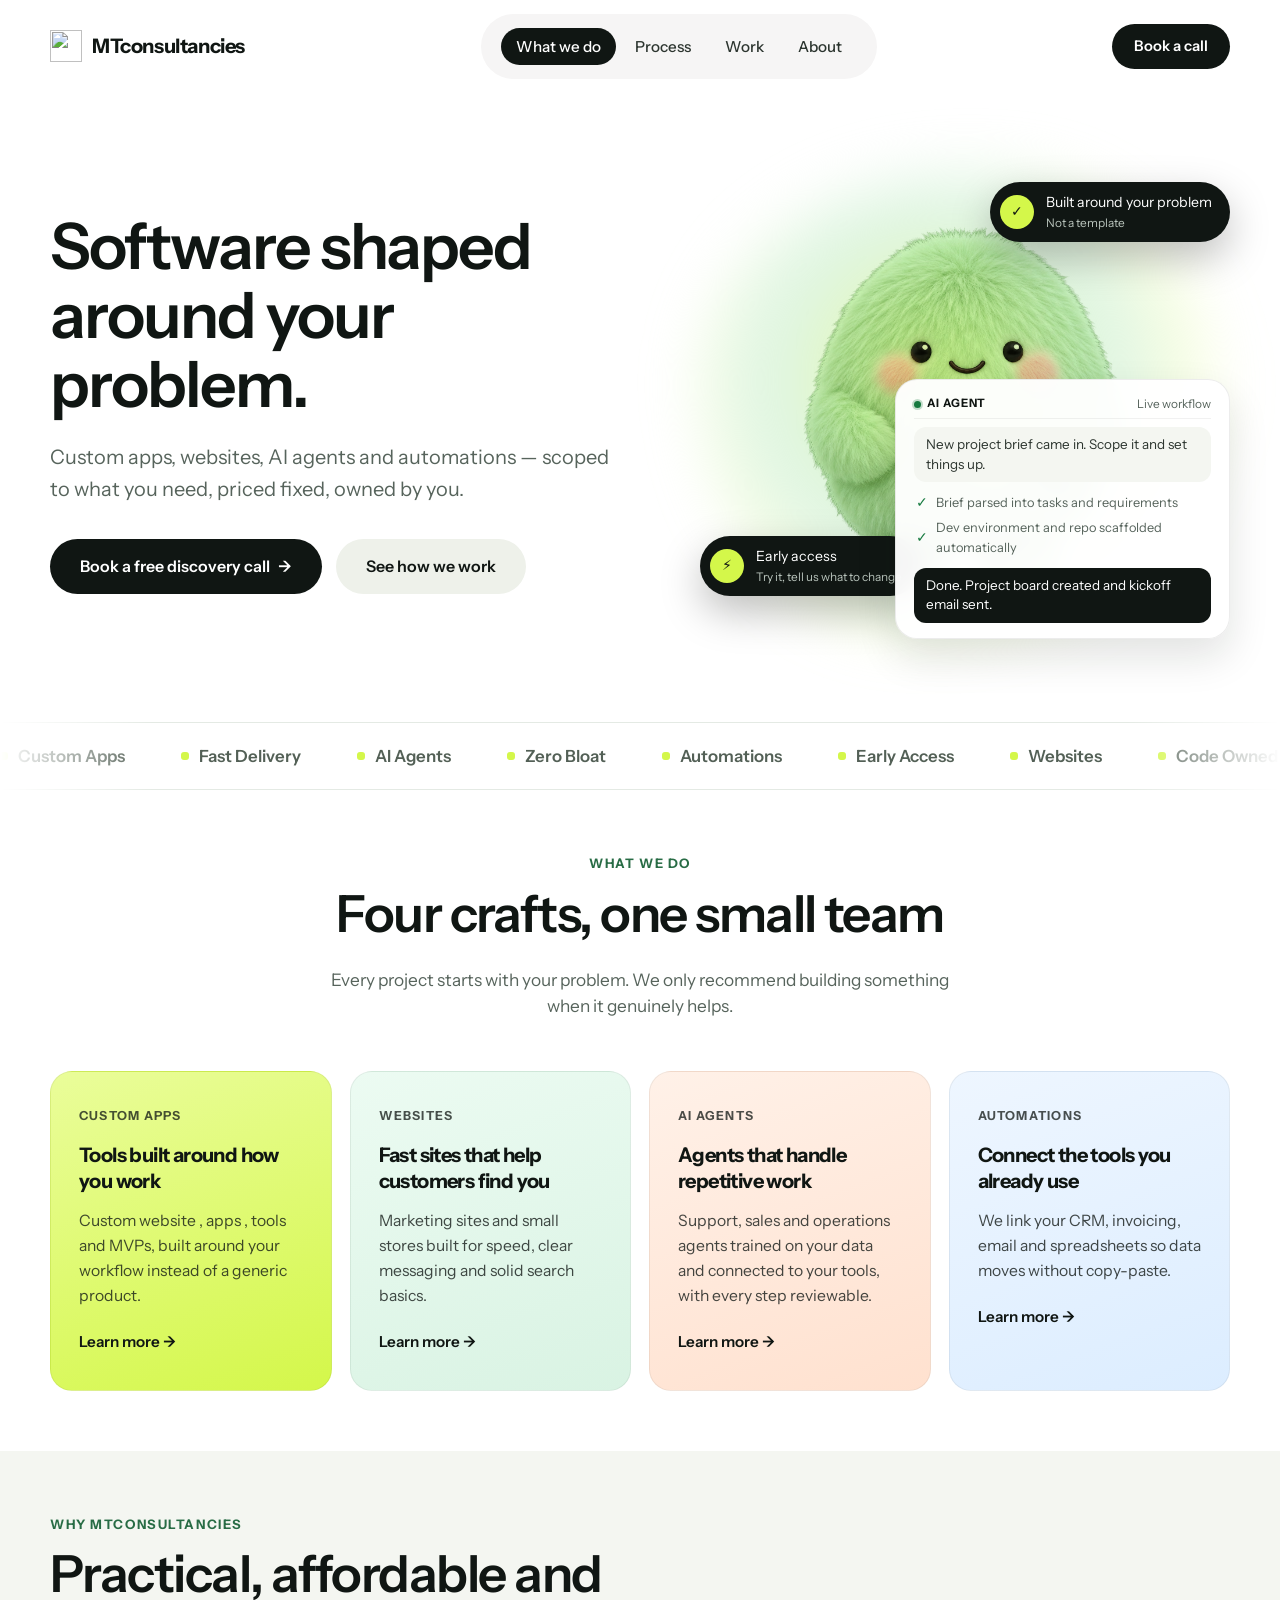
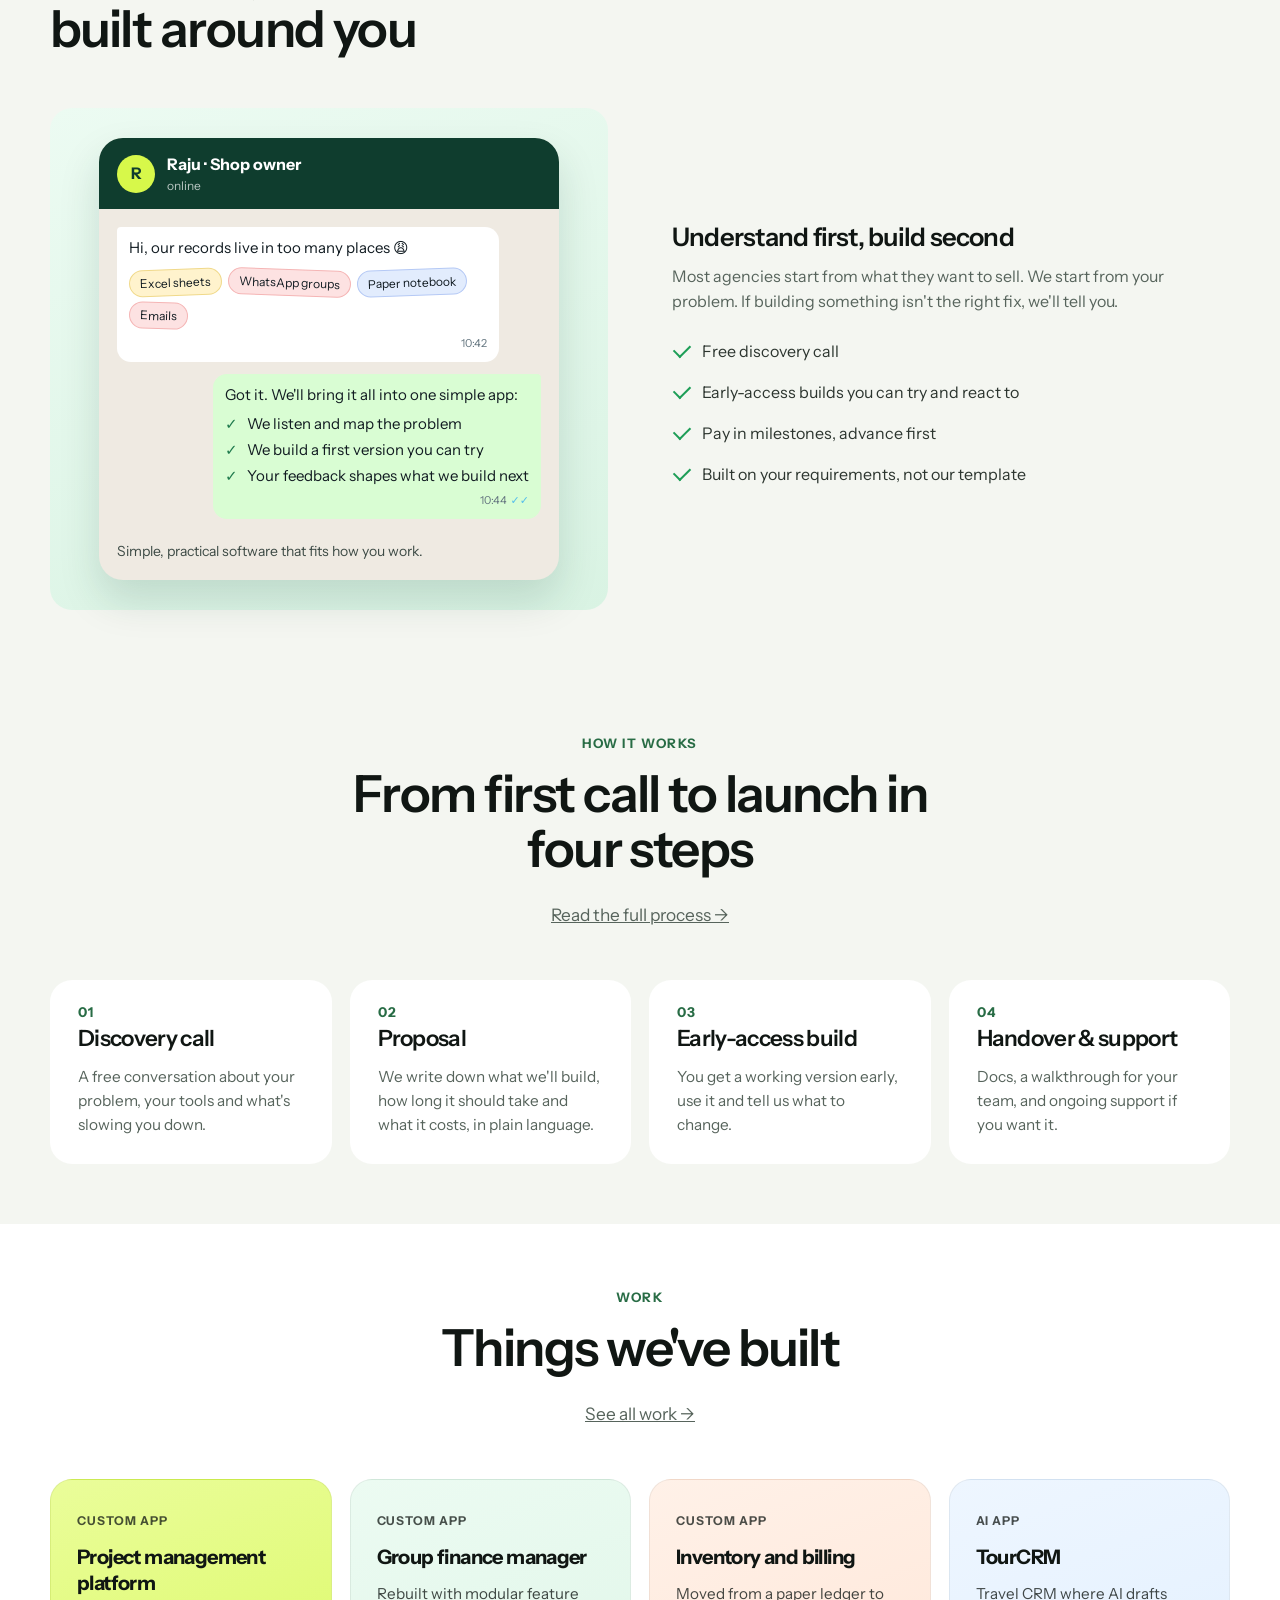
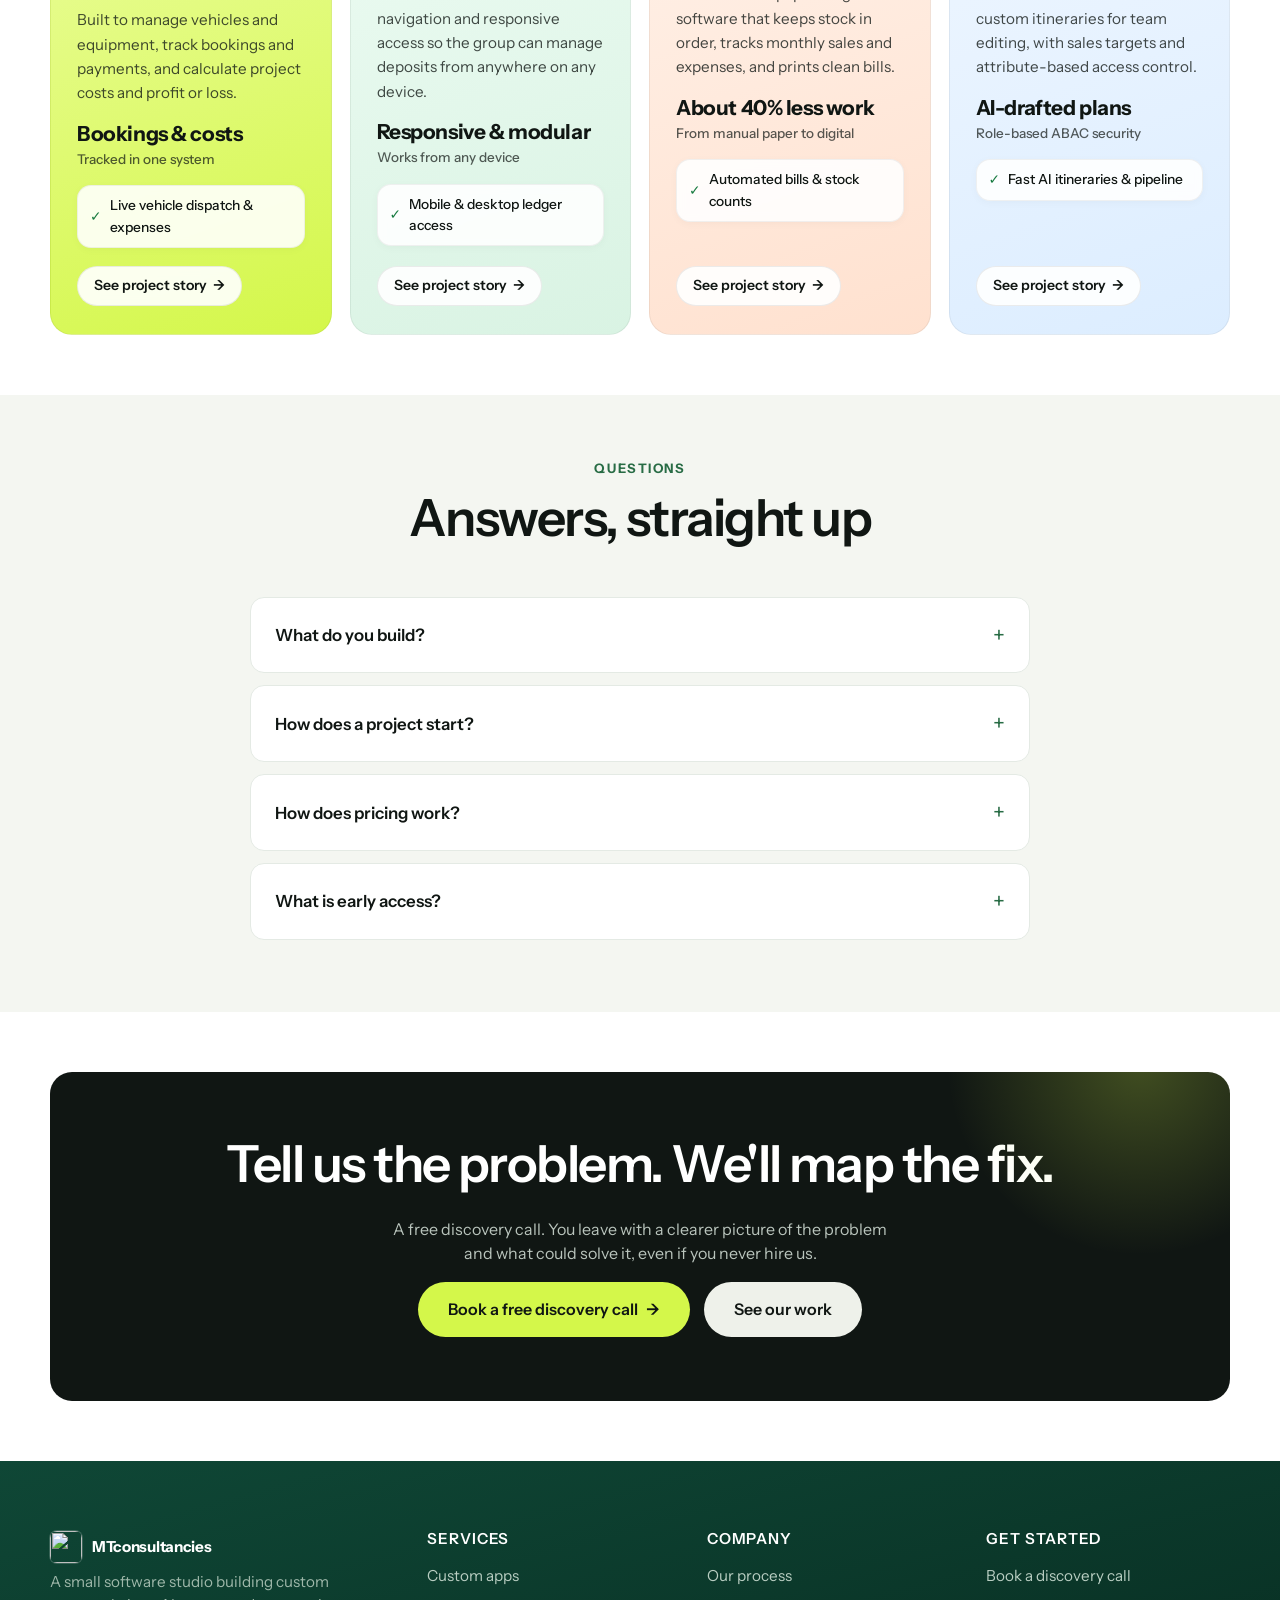
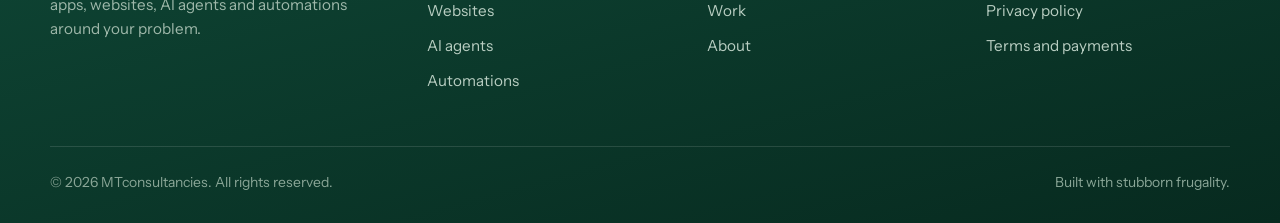
==== commit a65cdecd: "Update index.html updating the logo" ====
--- a/index.html
+++ b/index.html
@@ -24,8 +24,9 @@
     content="Custom apps, websites, AI agents and automations for small teams. Cheap, effective, yours.">
   <meta name="twitter:image" content="https://mtconsultancies.in/assets/mascot.avif">
 
-  <link rel="icon"
-    href="data:image/svg+xml,%3Csvg xmlns='http://www.w3.org/2000/svg' viewBox='0 0 32 32'%3E%3Crect width='32' height='32' rx='9' fill='%23d4f74a'/%3E%3Ccircle cx='12' cy='14' r='2.4' fill='%23101613'/%3E%3Ccircle cx='20' cy='14' r='2.4' fill='%23101613'/%3E%3C/svg%3E">
+  <link rel="icon" href="assets/favicon.svg" type="image/svg+xml">
+  <link rel="icon" href="assets/favicon-32.png" sizes="32x32" type="image/png">
+  <link rel="apple-touch-icon" href="assets/apple-touch-icon.png">
   <link rel="preload" as="image" href="assets/mascot.avif" type="image/avif" fetchpriority="high">
   <link rel="preconnect" href="https://fonts.googleapis.com">
   <link rel="preconnect" href="https://fonts.gstatic.com" crossorigin>
@@ -34,7 +35,12 @@
   <noscript>
     <link rel="stylesheet" href="https://fonts.googleapis.com/css2?family=Instrument+Sans:ital,wght@0,400..700;1,400..700&display=swap">
   </noscript>
-  <link rel="stylesheet" href="css/style.css?v=14">
+  <link rel="stylesheet" href="css/style.css?v=15">
+  <style>
+    .logo { display: inline-flex; align-items: center; gap: 10px; }
+    .logo-mark { width: 32px; height: 32px; flex: none; display: block; }
+    .footer-brand .logo-mark { box-shadow: 0 0 0 1px rgba(255, 255, 255, .18); border-radius: 7px; }
+  </style>
 
   <script type="application/ld+json">
   {
@@ -42,7 +48,7 @@
     "@type": "Organization",
     "name": "MTconsultancies",
     "url": "https://MTconsultancies.in/",
-    "logo": "https://MTconsultancies.in/assets/mascot.avif",
+    "logo": "https://MTconsultancies.in/assets/logo-icon-512.png",
     "description": "A small software studio building custom apps, websites, AI agents and automations around your problem.",
     "knowsAbout": ["Custom software development", "Web development", "AI agents", "Workflow automation"]
   }
@@ -65,7 +71,7 @@
         <header class="site-header">
           <div class="container">
             <nav class="nav" aria-label="Main navigation">
-              <a class="logo" href="index.html"><span class="mark" aria-hidden="true"></span>MTconsultancies</a>
+              <a class="logo" href="index.html"><img class="logo-mark" src="assets/logo-icon.svg" alt="" width="32" height="32">MTconsultancies</a>
               <button class="nav-toggle" aria-expanded="false" aria-controls="nav-links" aria-label="Toggle navigation">
                 <span class="bar"></span>
                 <span class="bar"></span>
@@ -168,7 +174,7 @@
           </section>
 
           <!-- How we're different -->
-                    
+
           <section class="section alt">
             <div class="section-head reveal">
               <span class="kicker">WHY MTconsultancies</span>
@@ -226,36 +232,6 @@
             </div>
           </section>
 
-          
-          <!--<section class="section alt">
-            <div class="section-head reveal">
-              <span class="kicker">WHY MTconsultancies</span>
-              <h2>Practical, affordable and built around you</h2>
-            </div>
-
-            <div class="split">
-              <div class="split-media mint reveal">
-                <div class="chat-card">
-                  <div class="bubble user">Our records live in too many places.</div>
-                  <div class="step"><span class="tick">✓</span><span>We listen and map the problem</span></div>
-                  <div class="step"><span class="tick">✓</span><span>We build a first version you can try</span></div>
-                  <div class="step"><span class="tick">✓</span><span>Your feedback shapes what we build next</span></div>
-                  <div class="bubble">Simple, practical software that fits how you work.</div>
-                </div>
-              </div>
-              <div class="reveal">
-                <h3>Understand first, build second</h3>
-                <p class="muted">Most agencies start from what they want to sell. We start from your problem. If building something isn't the right fix, we'll tell you.</p>
-                <ul class="check-list">
-                  <li>Free discovery call</li>
-                  <li>Early-access builds you can try and react to</li>
-                  <li>Pay in milestones, advance first</li>
-                  <li>Built on your requirements, not our template</li>
-                </ul>
-              </div>
-            </div>
-          </section>-->
-
           <!-- Process preview -->
           <section class="section alt">
             <div class="section-head center reveal">
@@ -406,8 +382,7 @@
         <div class="footer-card">
           <div class="footer-grid">
             <div class="footer-brand">
-              <a class="logo" href="index.html" style="color:#fff"><span class="mark"
-                  aria-hidden="true"></span>MTconsultancies</a>
+              <a class="logo" href="index.html" style="color:#fff"><img class="logo-mark" src="assets/logo-icon.svg" alt="" width="32" height="32">MTconsultancies</a>
               <p>A small software studio building custom apps, websites, AI agents and automations around your problem.</p>
             </div>
             <div>
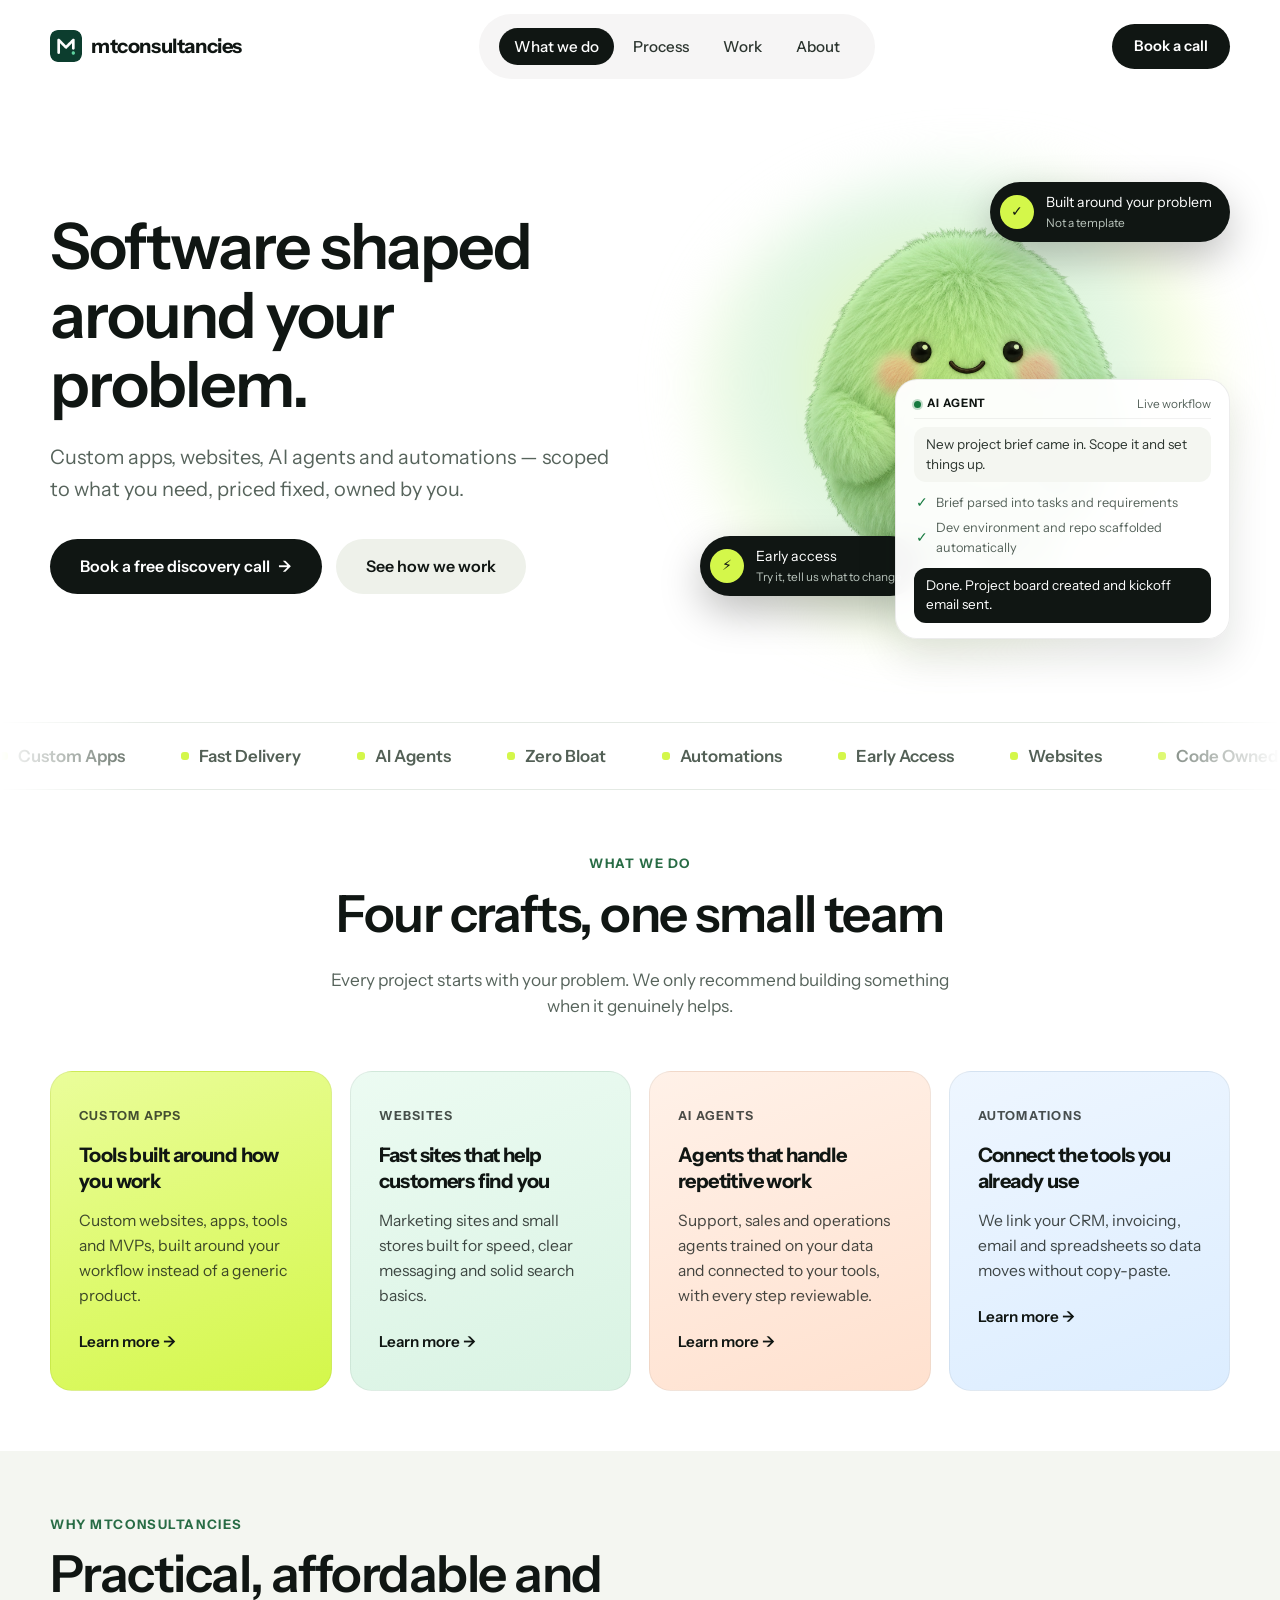
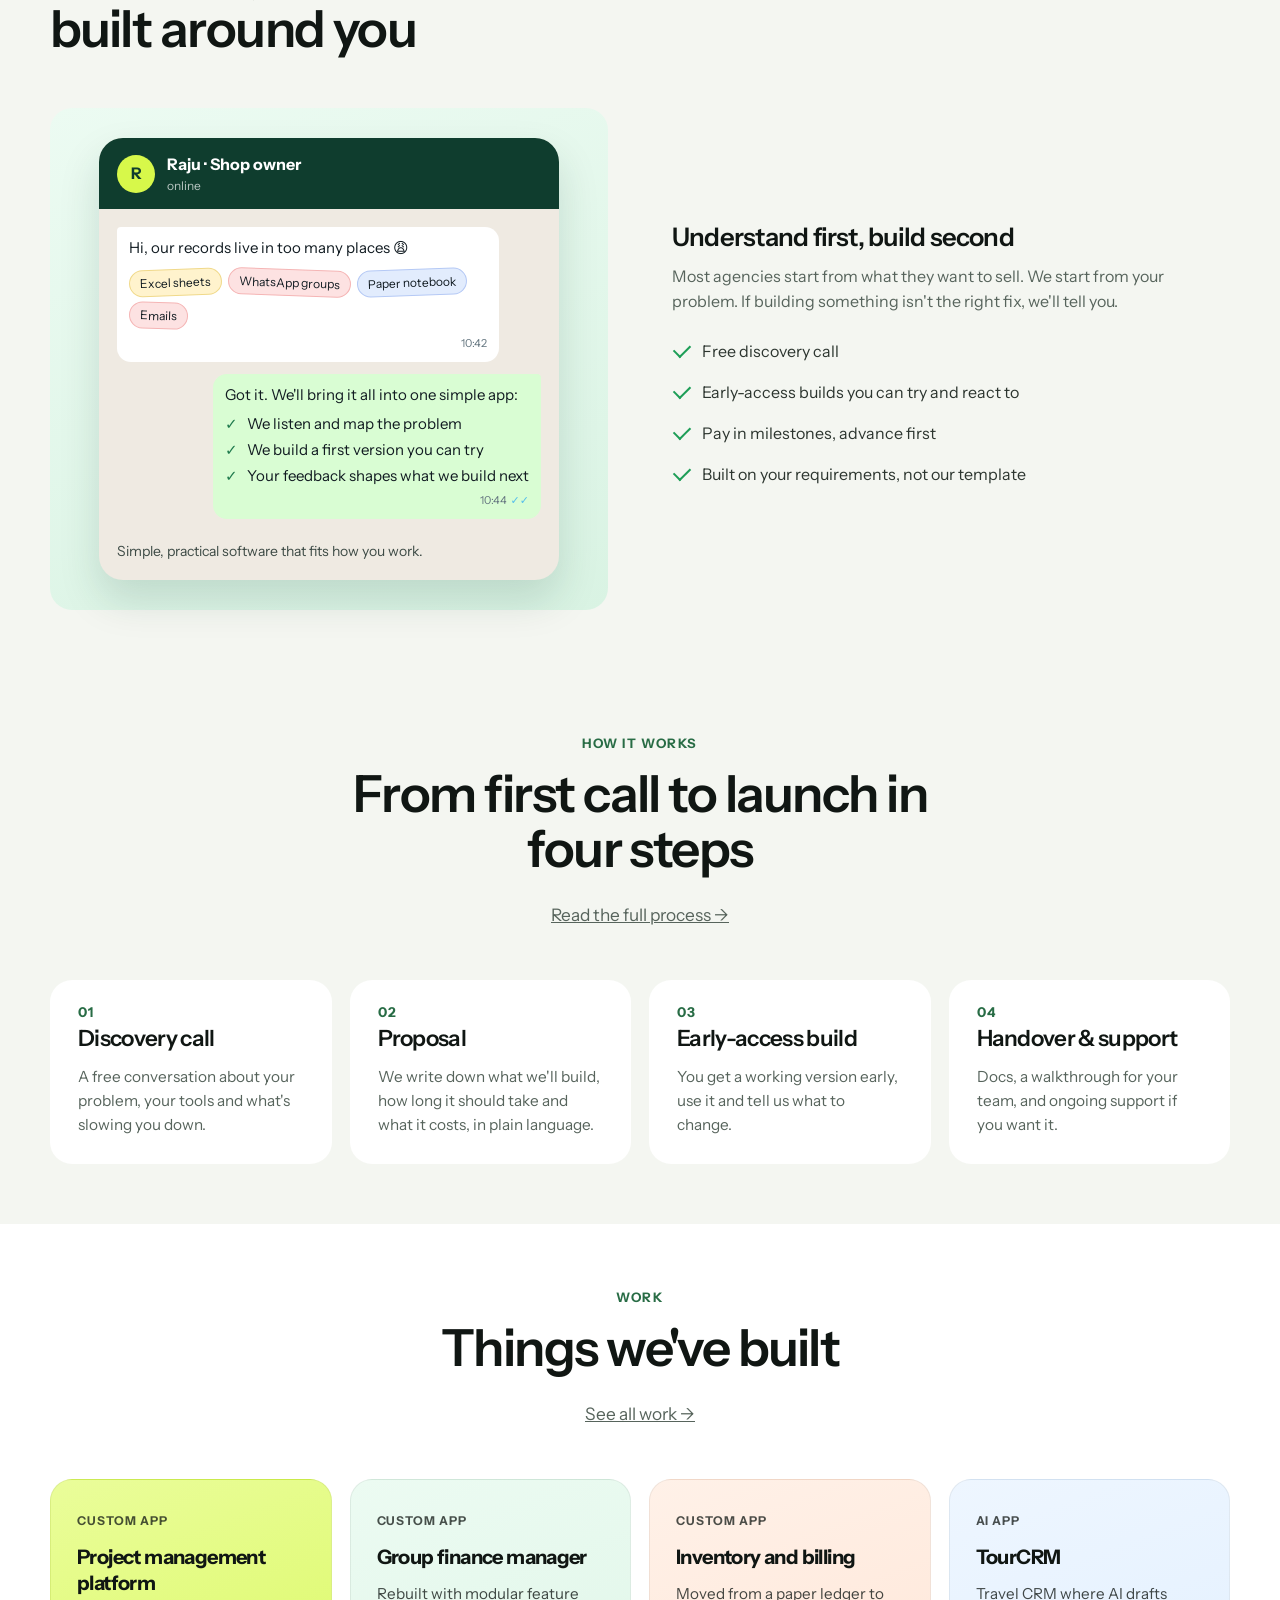
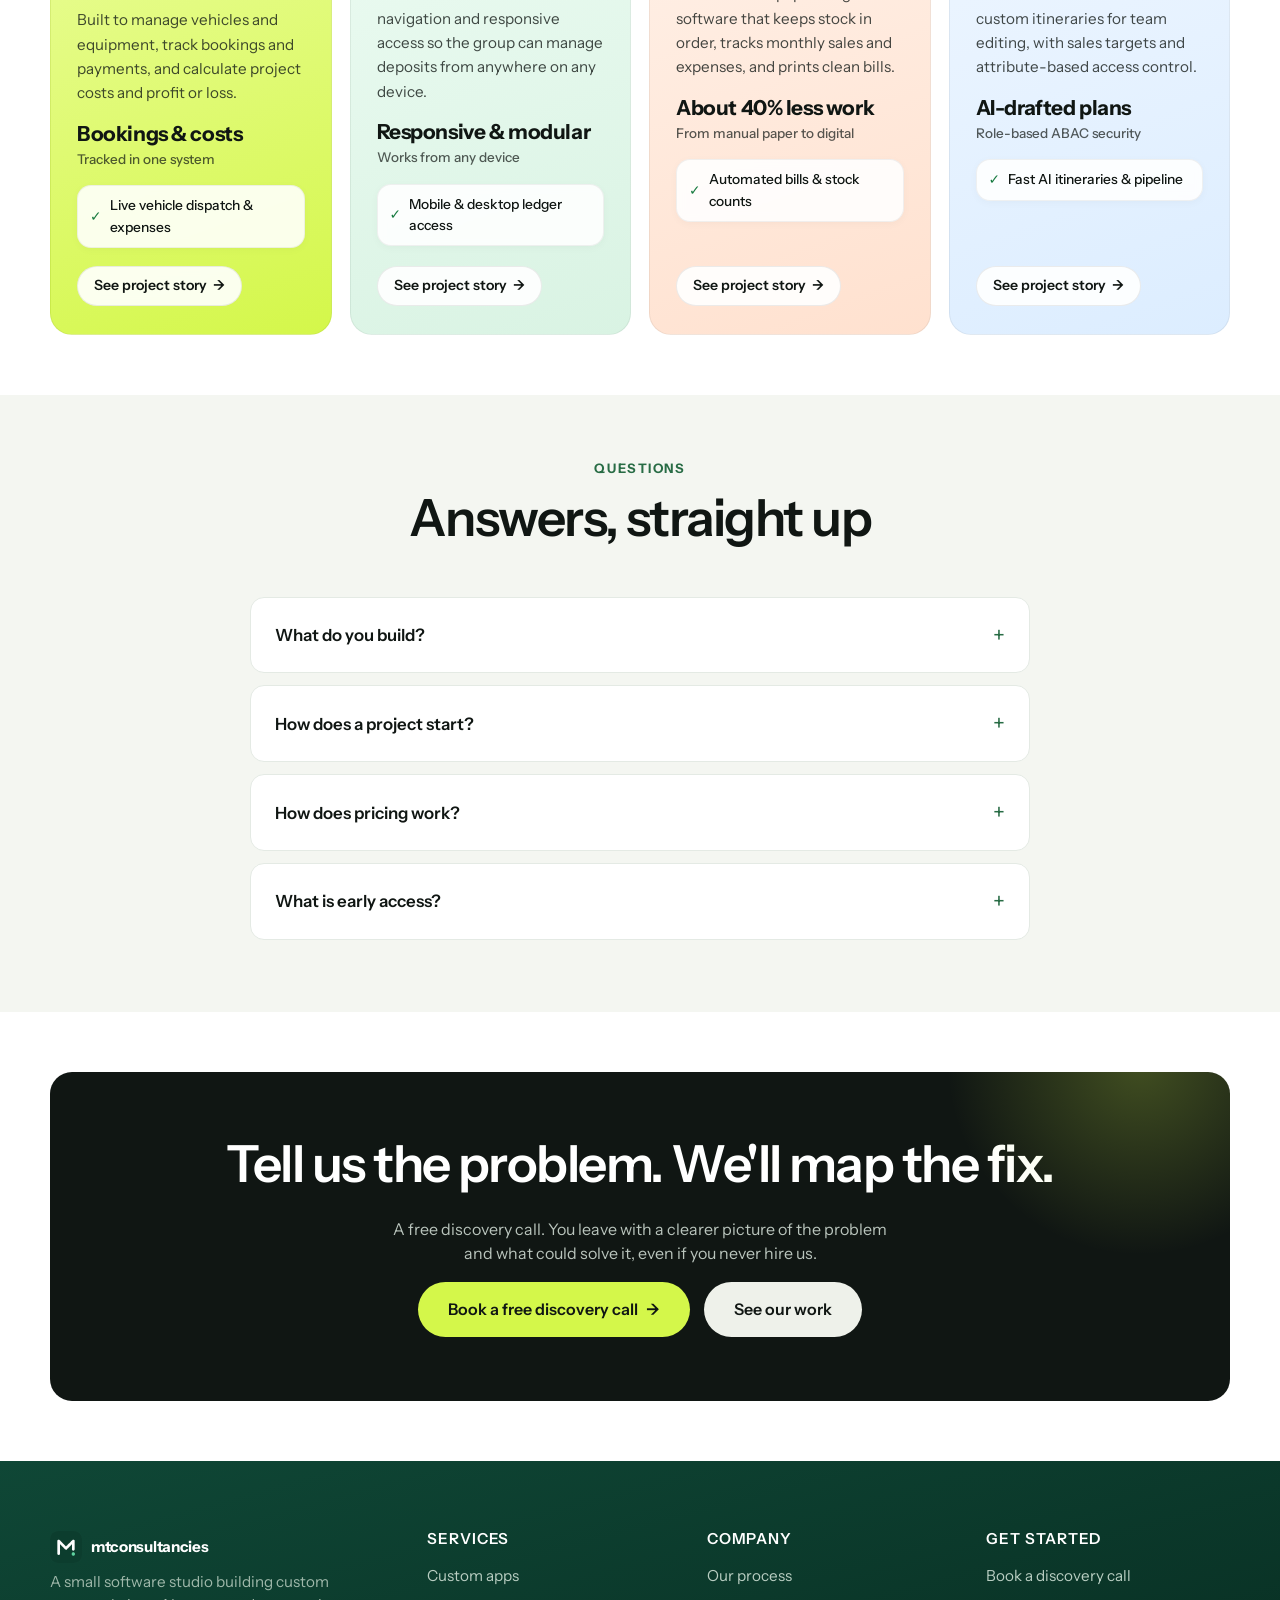
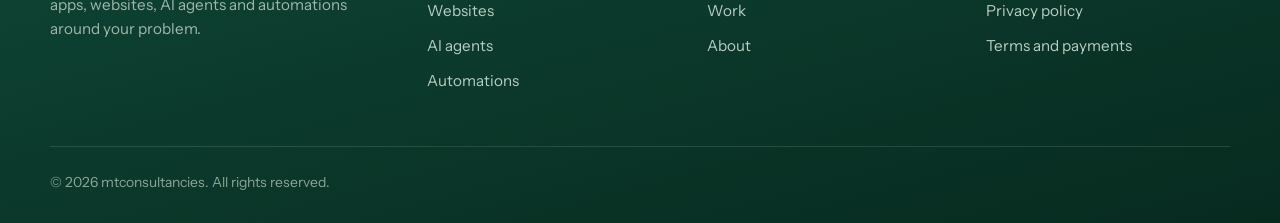
==== commit 1a081729: "Update index.html Updated name" ====
--- a/index.html
+++ b/index.html
@@ -4,25 +4,28 @@
 <head>
   <meta charset="UTF-8">
   <meta name="viewport" content="width=device-width, initial-scale=1.0">
-  <title>MTconsultancies — Custom Apps, Websites, AI Agents &amp; Automations for Small Teams</title>
+  <title>mtconsultancies — Custom Apps, Websites &amp; AI Automation</title>
   <meta name="description"
-    content="MTconsultancies is a software consultancy that builds custom apps, websites, AI agents and automations. We start from your business problem and ship cheap, effective solutions you own completely.">
+    content="mtconsultancies builds custom apps, websites, AI agents and automations. We start from your business problem and ship practical, effective solutions you own completely.">
   <link rel="canonical" href="https://mtconsultancies.in/">
   <meta name="robots" content="index, follow">
   <meta name="theme-color" content="#0c3d2e">
 
   <meta property="og:type" content="website">
-  <meta property="og:site_name" content="MTconsultancies">
-  <meta property="og:title" content="MTconsultancies — Custom software that fits the problem">
+  <meta property="og:site_name" content="mtconsultancies">
+  <meta property="og:title" content="mtconsultancies — Custom software that fits the problem">
   <meta property="og:description"
-    content="Custom apps, websites, AI agents and automations, scoped around your actual business problem. Affordable, effective, yours.">
-  <meta property="og:url" content="https://MTconsultancies.in/">
-  <meta property="og:image" content="https://MTconsultancies.in/assets/mascot.avif">
+    content="Custom apps, websites, AI agents and automations, scoped around your actual business problem. Practical, effective, yours.">
+  <meta property="og:url" content="https://mtconsultancies.in/">
+  <meta property="og:image" content="https://mtconsultancies.in/assets/og-image.jpg">
+  <meta property="og:image:width" content="1200">
+  <meta property="og:image:height" content="630">
+  <meta property="og:image:alt" content="mtconsultancies: software shaped around your problem">
   <meta name="twitter:card" content="summary_large_image">
-  <meta name="twitter:title" content="MTconsultancies — Custom software that fits the problem">
+  <meta name="twitter:title" content="mtconsultancies — Custom software that fits the problem">
   <meta name="twitter:description"
-    content="Custom apps, websites, AI agents and automations for small teams. Cheap, effective, yours.">
-  <meta name="twitter:image" content="https://mtconsultancies.in/assets/mascot.avif">
+    content="Custom apps, websites, AI agents and automations for small teams. Practical, effective, yours.">
+  <meta name="twitter:image" content="https://mtconsultancies.in/assets/og-image.jpg">
 
   <link rel="icon" href="assets/favicon.svg" type="image/svg+xml">
   <link rel="icon" href="assets/favicon-32.png" sizes="32x32" type="image/png">
@@ -35,20 +38,15 @@
   <noscript>
     <link rel="stylesheet" href="https://fonts.googleapis.com/css2?family=Instrument+Sans:ital,wght@0,400..700;1,400..700&display=swap">
   </noscript>
-  <link rel="stylesheet" href="css/style.css?v=15">
-  <style>
-    .logo { display: inline-flex; align-items: center; gap: 10px; }
-    .logo-mark { width: 32px; height: 32px; flex: none; display: block; }
-    .footer-brand .logo-mark { box-shadow: 0 0 0 1px rgba(255, 255, 255, .18); border-radius: 7px; }
-  </style>
+  <link rel="stylesheet" href="css/style.css?v=16">
 
   <script type="application/ld+json">
   {
     "@context": "https://schema.org",
     "@type": "Organization",
-    "name": "MTconsultancies",
-    "url": "https://MTconsultancies.in/",
-    "logo": "https://MTconsultancies.in/assets/logo-icon-512.png",
+    "name": "mtconsultancies",
+    "url": "https://mtconsultancies.in/",
+    "logo": "https://mtconsultancies.in/assets/logo-icon-512.png",
     "description": "A small software studio building custom apps, websites, AI agents and automations around your problem.",
     "knowsAbout": ["Custom software development", "Web development", "AI agents", "Workflow automation"]
   }
@@ -57,8 +55,8 @@
   {
     "@context": "https://schema.org",
     "@type": "WebSite",
-    "name": "MTconsultancies",
-    "url": "https://MTconsultancies.in/"
+    "name": "mtconsultancies",
+    "url": "https://mtconsultancies.in/"
   }
   </script>
 </head>
@@ -71,7 +69,7 @@
         <header class="site-header">
           <div class="container">
             <nav class="nav" aria-label="Main navigation">
-              <a class="logo" href="index.html"><img class="logo-mark" src="assets/logo-icon.svg" alt="" width="32" height="32">MTconsultancies</a>
+              <a class="logo" href="index.html"><span class="mark" aria-hidden="true"></span>mtconsultancies</a>
               <button class="nav-toggle" aria-expanded="false" aria-controls="nav-links" aria-label="Toggle navigation">
                 <span class="bar"></span>
                 <span class="bar"></span>
@@ -108,7 +106,7 @@
                 <span>Built around your problem<small>Not a template</small></span>
               </div>
               <img class="mascot" src="assets/mascot.avif"
-                alt="MTconsultancies mascot — a small friendly green creature representing your on-demand build team"
+                alt="mtconsultancies mascot — a small friendly green creature representing your on-demand build team"
                 width="400" height="500" fetchpriority="high">
               <div class="toast toast-2">
                 <span class="t-icon" aria-hidden="true">⚡</span>
@@ -149,7 +147,7 @@
               <article class="tile lime reveal">
                 <span class="t-tag">Custom Apps</span>
                 <h3>Tools built around how you work</h3>
-                <p>Custom website , apps , tools and MVPs, built around your workflow instead of a generic product.</p>
+                <p>Custom websites, apps, tools and MVPs, built around your workflow instead of a generic product.</p>
                 <a class="t-link" href="custom-apps.html">Learn more →</a>
               </article>
               <article class="tile mint reveal">
@@ -174,10 +172,9 @@
           </section>
 
           <!-- How we're different -->
-
           <section class="section alt">
             <div class="section-head reveal">
-              <span class="kicker">WHY MTconsultancies</span>
+              <span class="kicker">WHY mtconsultancies</span>
               <h2>Practical, affordable and built around you</h2>
             </div>
 
@@ -382,7 +379,7 @@
         <div class="footer-card">
           <div class="footer-grid">
             <div class="footer-brand">
-              <a class="logo" href="index.html" style="color:#fff"><img class="logo-mark" src="assets/logo-icon.svg" alt="" width="32" height="32">MTconsultancies</a>
+              <a class="logo" href="index.html" style="color:#fff"><span class="mark" aria-hidden="true"></span>mtconsultancies</a>
               <p>A small software studio building custom apps, websites, AI agents and automations around your problem.</p>
             </div>
             <div>
@@ -412,8 +409,7 @@
             </div>
           </div>
           <div class="footer-bottom">
-            <span>© <span data-year>2026</span> MTconsultancies. All rights reserved.</span>
-            <span>Built with stubborn frugality.</span>
+            <span>© <span data-year>2026</span> mtconsultancies. All rights reserved.</span>
           </div>
         </div>
       </footer>
--- a/css/style.css
+++ b/css/style.css
@@ -108,7 +108,7 @@
   text-decoration: none;
 }
 
-.logo .mark {
+/*.logo .mark {
   width: 26px;
   height: 26px;
   border-radius: 8px;
@@ -116,7 +116,16 @@
     radial-gradient(circle at 35% 30%, var(--lime-soft), var(--lime) 65%, #a8d626);
   box-shadow: inset 0 -2px 4px rgba(0, 0, 0, .12);
   position: relative;
-}
+}*/
+
+.logo .mark {
+  width: 32px;
+  height: 32px;
+  border-radius: 8px;
+  background: url("../assets/logo-icon.svg") center / contain no-repeat;
+  box-shadow: none;
+}
+.logo .mark::after { display: none; }
 
 .logo .mark::after {
   content: "";
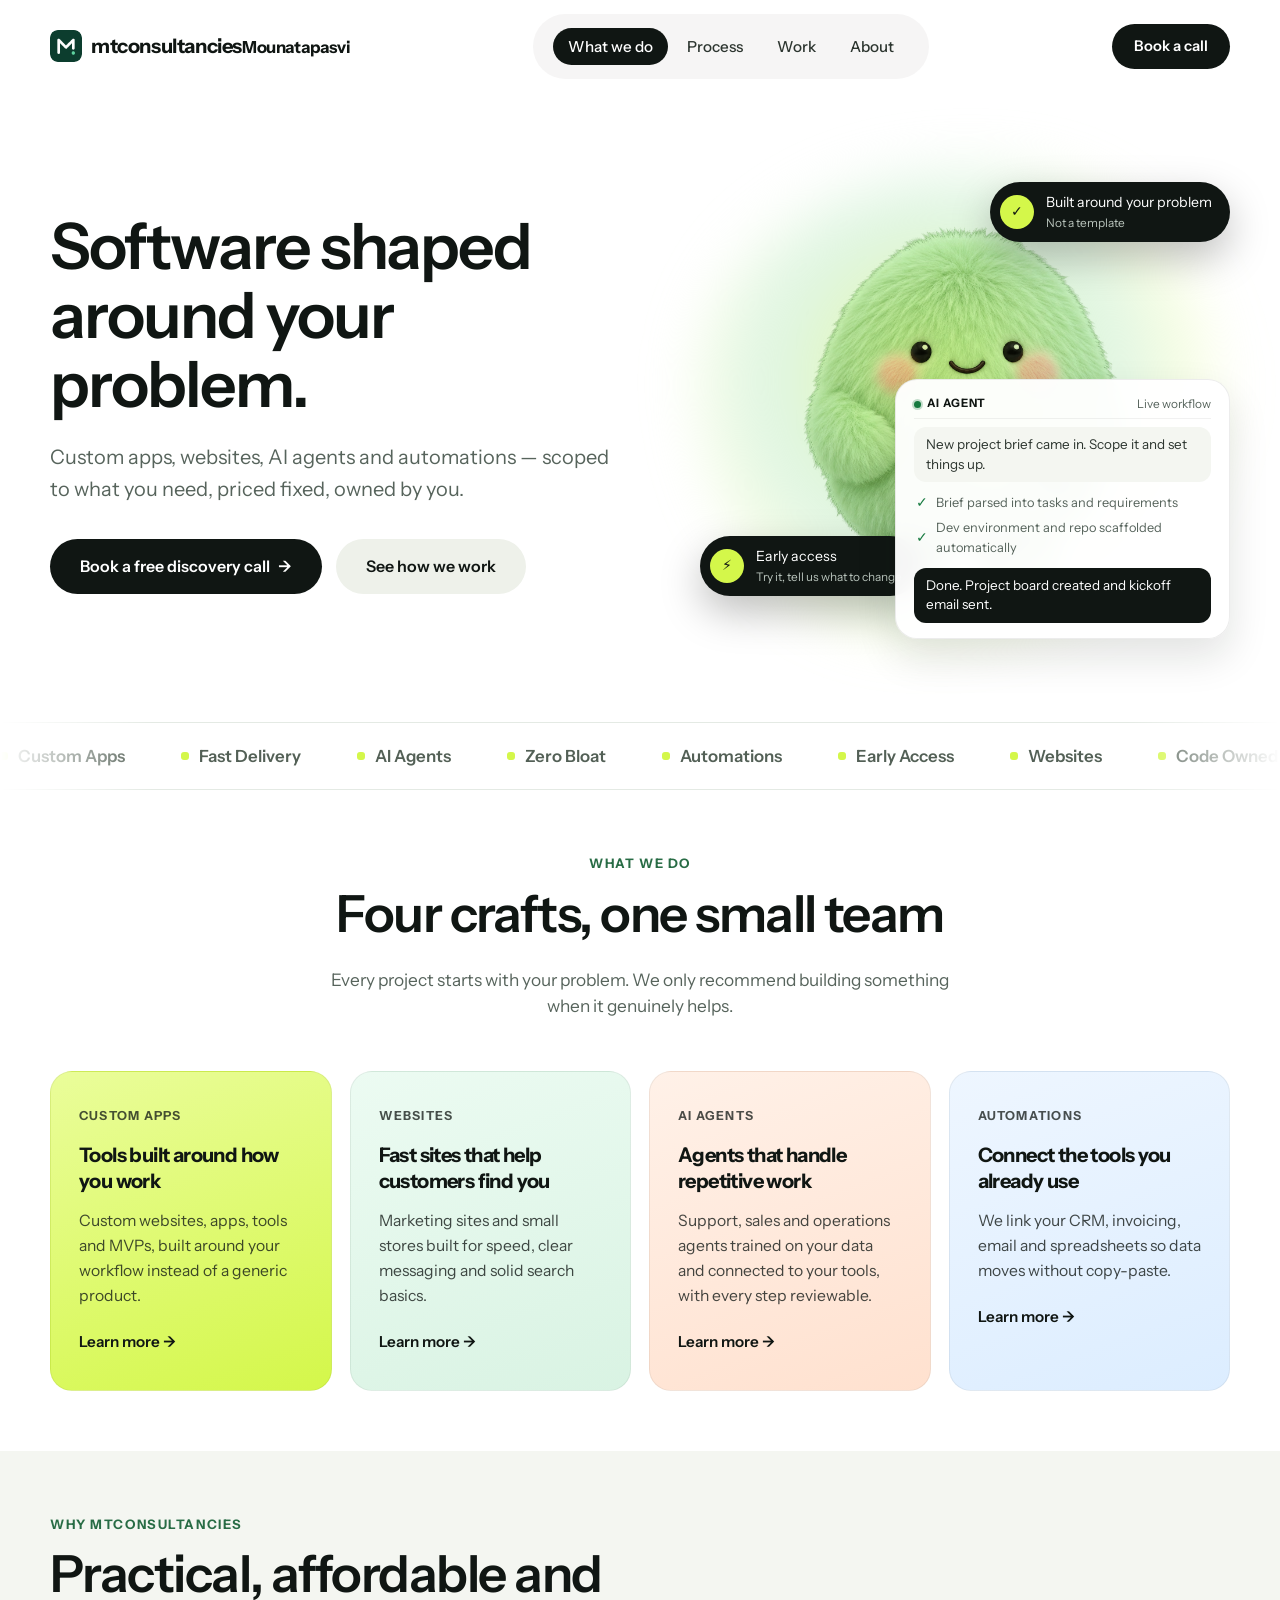
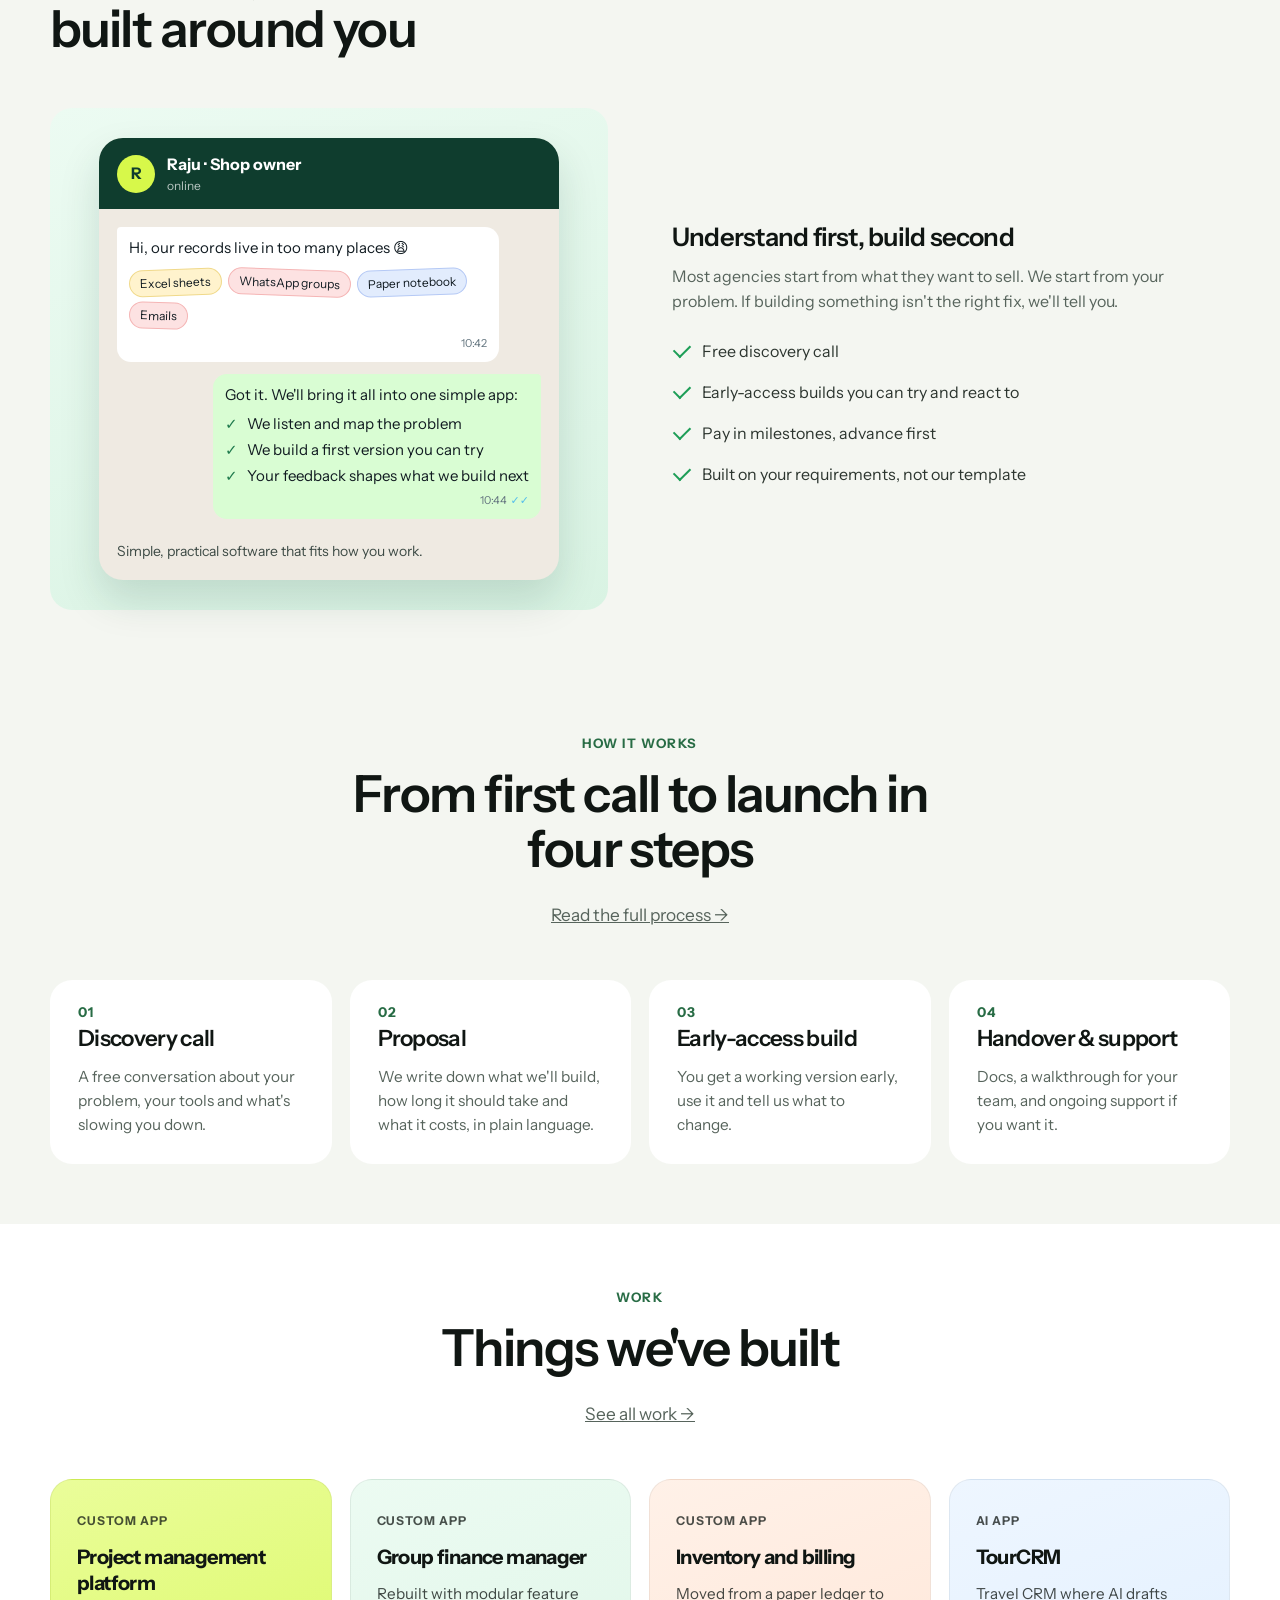
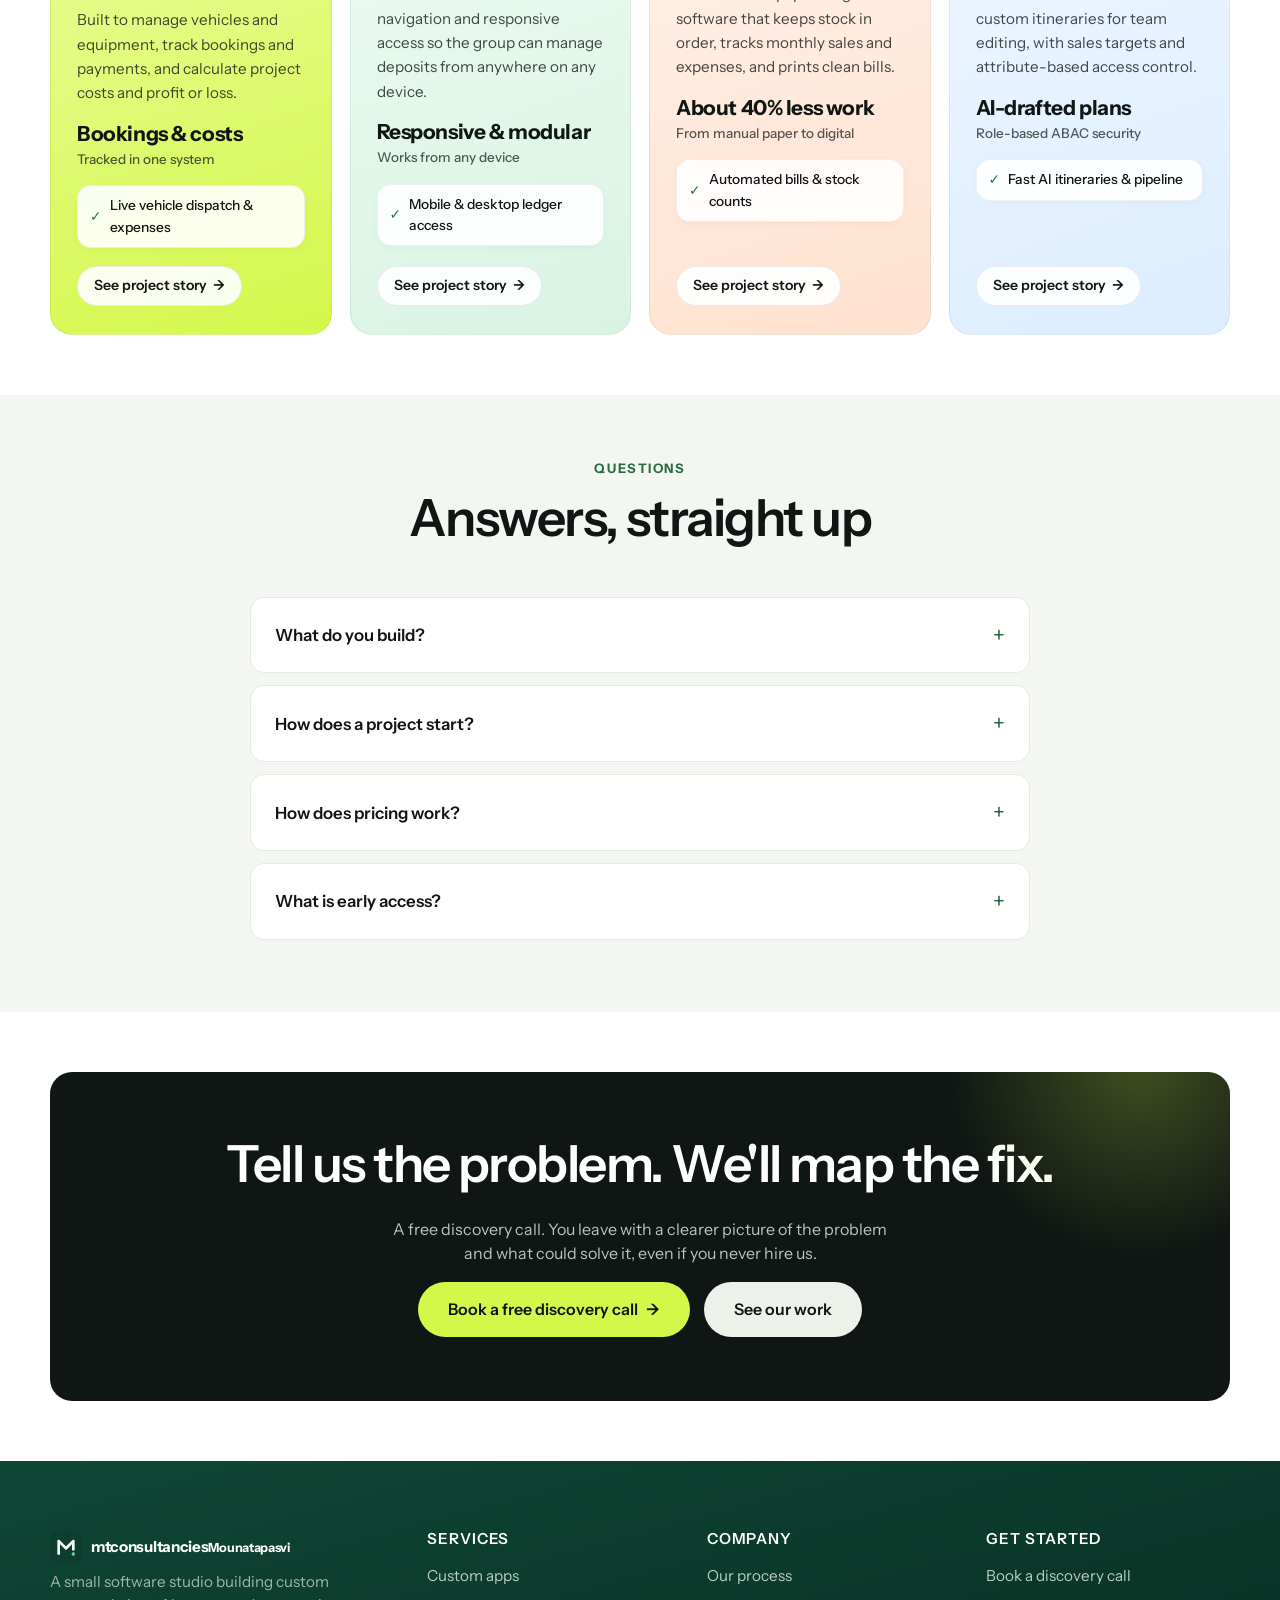
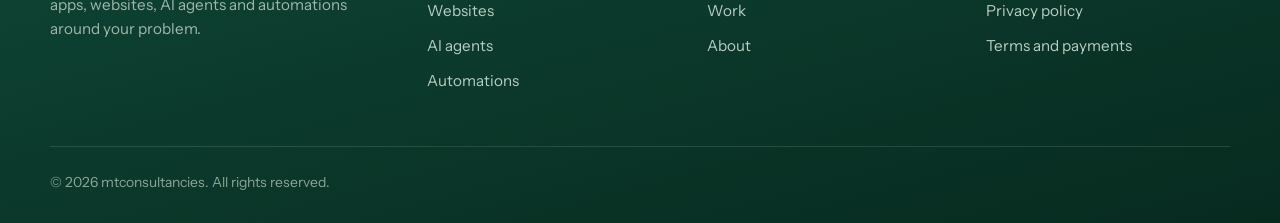
==== commit af7adb2b: "Update index.html Updated" ====
--- a/index.html
+++ b/index.html
@@ -69,7 +69,7 @@
         <header class="site-header">
           <div class="container">
             <nav class="nav" aria-label="Main navigation">
-              <a class="logo" href="index.html"><span class="mark" aria-hidden="true"></span>mtconsultancies</a>
+              <a class="logo" href="index.html"><span class="mark" aria-hidden="true"></span><span class="logo-text">mtconsultancies<small>Mounatapasvi</small></span></a>
               <button class="nav-toggle" aria-expanded="false" aria-controls="nav-links" aria-label="Toggle navigation">
                 <span class="bar"></span>
                 <span class="bar"></span>
@@ -379,7 +379,7 @@
         <div class="footer-card">
           <div class="footer-grid">
             <div class="footer-brand">
-              <a class="logo" href="index.html" style="color:#fff"><span class="mark" aria-hidden="true"></span>mtconsultancies</a>
+              <a class="logo" href="index.html" style="color:#fff"><span class="mark" aria-hidden="true"></span><span class="logo-text">mtconsultancies<small>Mounatapasvi</small></span></a>
               <p>A small software studio building custom apps, websites, AI agents and automations around your problem.</p>
             </div>
             <div>
